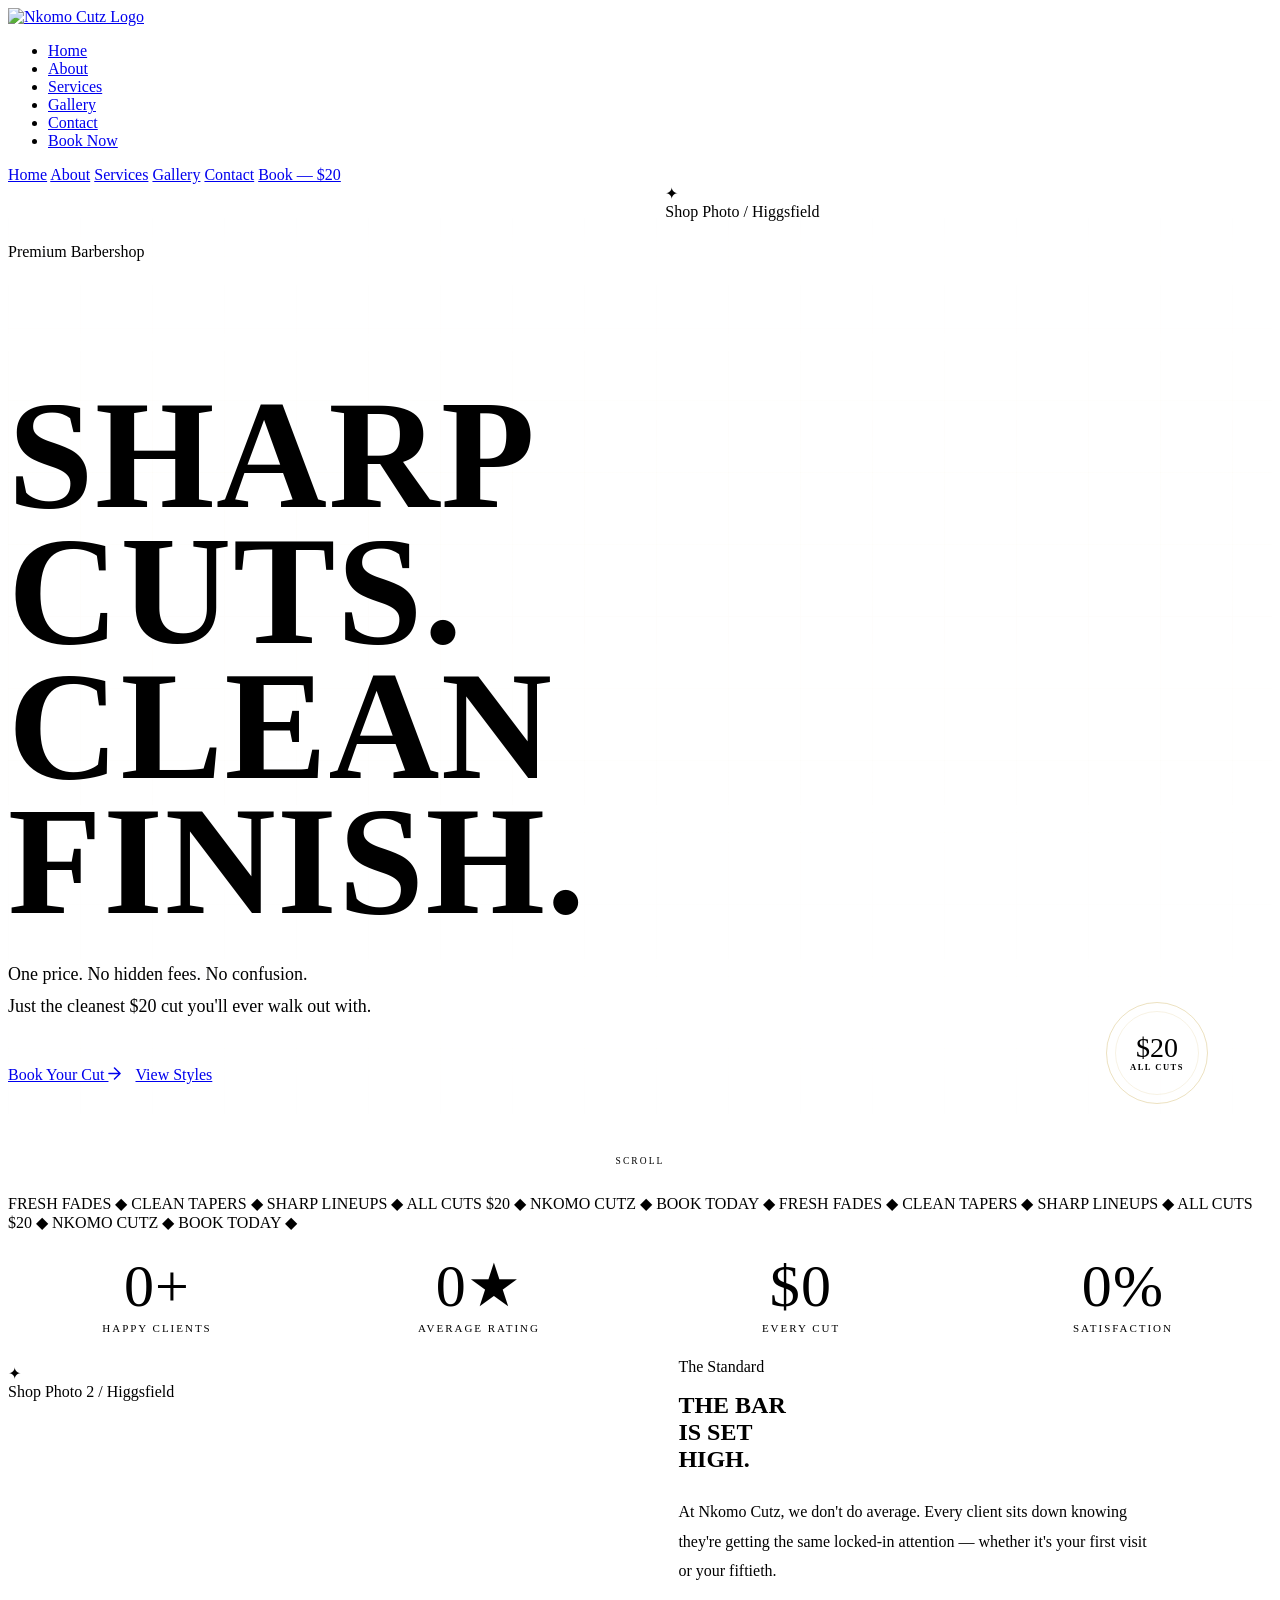
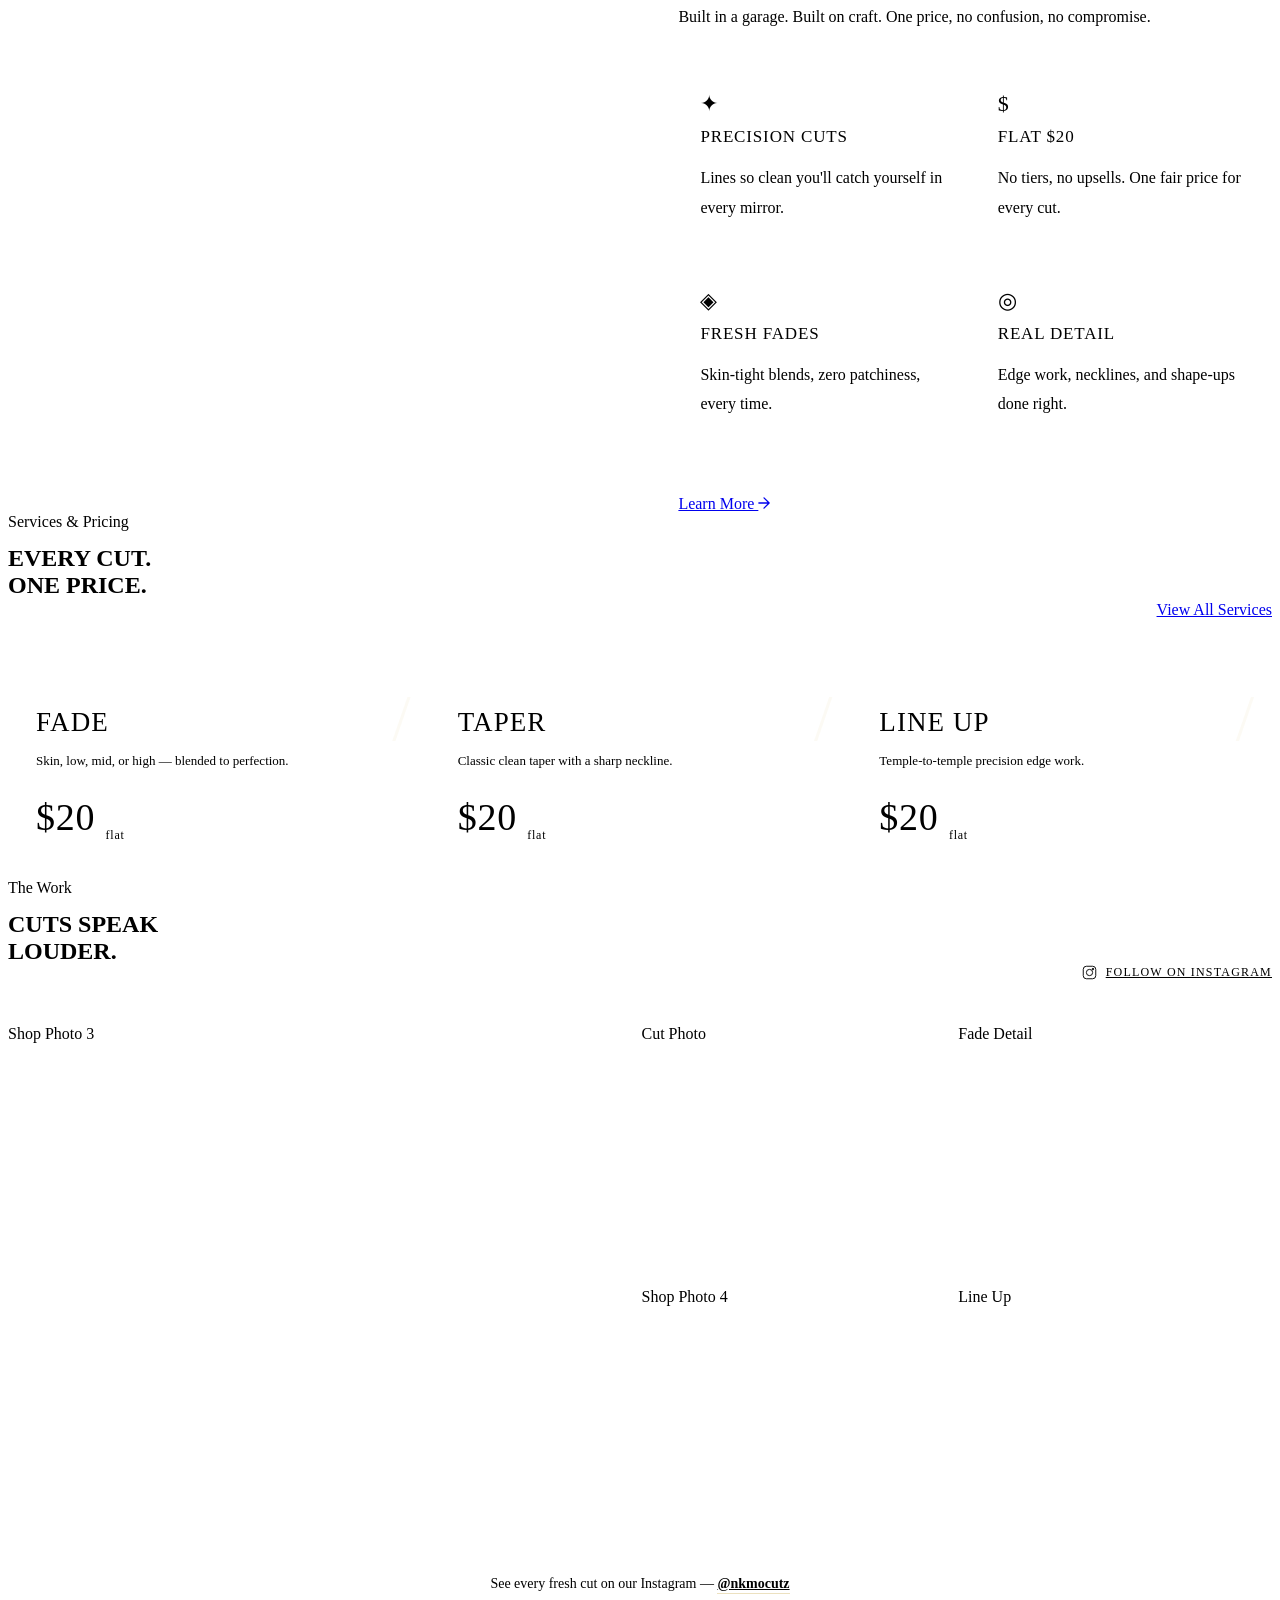
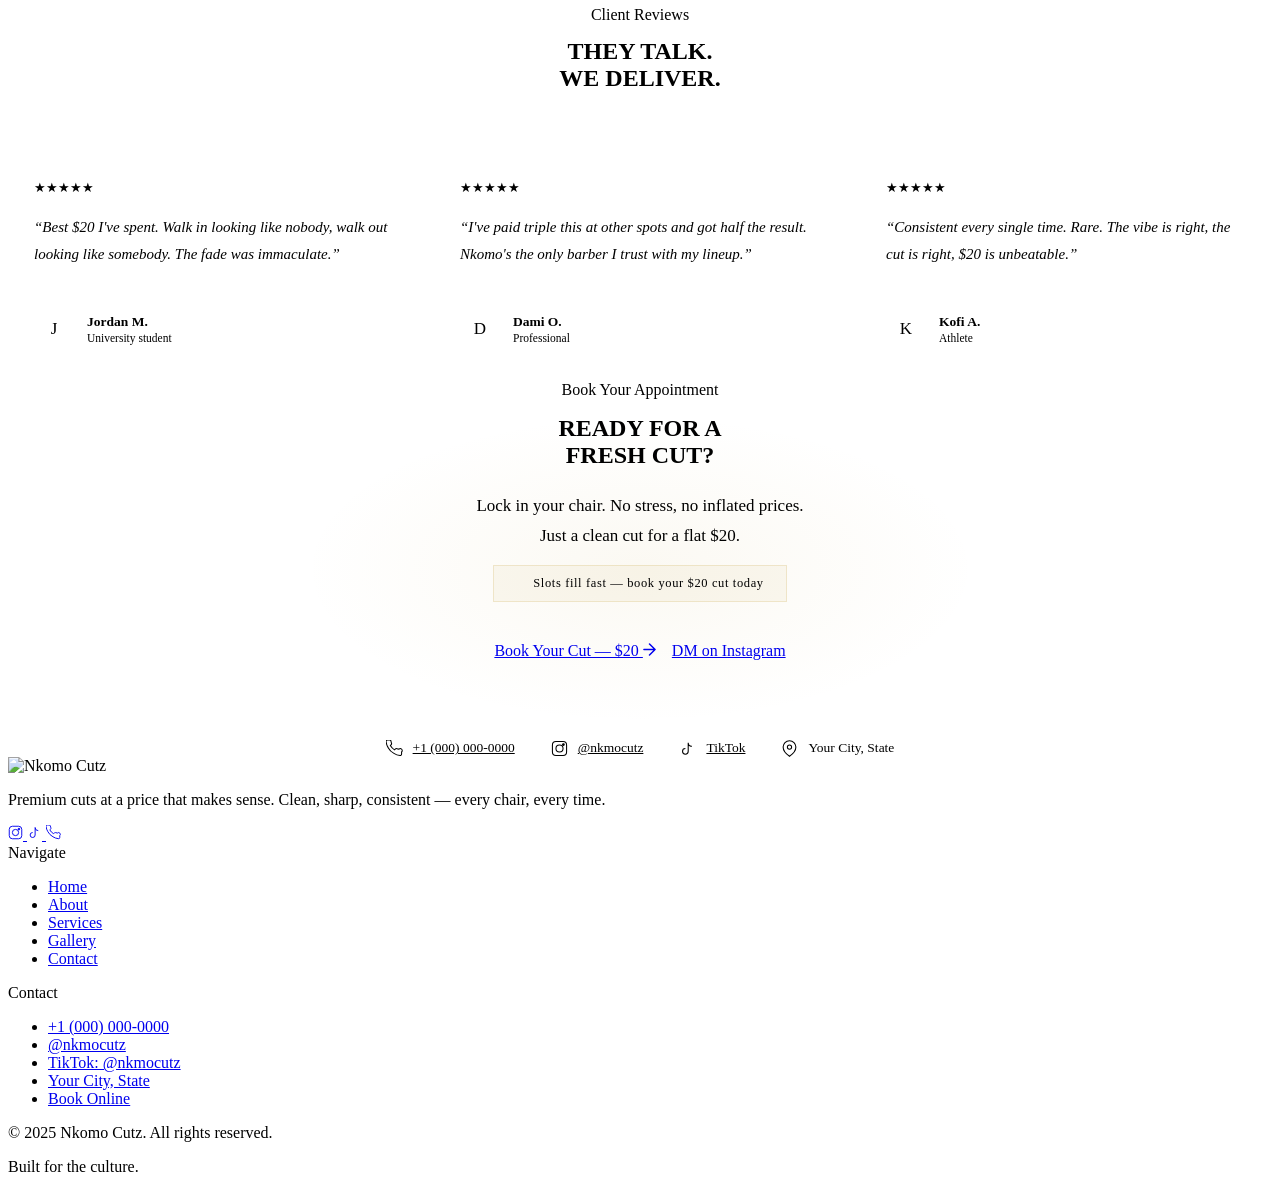
==== index.html @ a78ac8f8 "Add files via upload" ====
<!DOCTYPE html>
<html lang="en">
<head>
  <meta charset="UTF-8" />
  <meta name="viewport" content="width=device-width, initial-scale=1.0" />
  <title>Nkomo Cutz — Sharp Cuts. Clean Finish. Only $20.</title>
  <meta name="description" content="Premium barber cuts for only $20. Fresh fades, clean tapers, sharp lineups. Book your cut today." />
  <link rel="icon" href="assets/logo.svg" type="image/svg+xml" />
  <link rel="stylesheet" href="assets/style.css" />
  <style>

    /* ============================================================
       HOME — HERO
       ============================================================ */
    #hero {
      position: relative;
      min-height: 100svh;
      display: flex;
      align-items: flex-end;
      padding-bottom: clamp(60px, 9vw, 110px);
      overflow: hidden;
    }

    /* ── Hero background
       REPLACE: swap the gradient for a real image or Higgsfield video.
       Image:  background-image: url('assets/shop-hero.jpg');
       Video:  see <video> element below.
    */
    .hero-bg {
      position: absolute;
      inset: 0;
      background:
        linear-gradient(180deg, rgba(8,8,8,0.15) 0%, rgba(8,8,8,0.65) 55%, var(--black) 100%),
        linear-gradient(105deg, #1c1008 0%, #0d0b08 35%, #111 60%, #0c0f12 100%);
      background-size: cover;
      background-position: center;
    }

    /* Fine grid overlay — references the brick mortar grid feel */
    .hero-grid-overlay {
      position: absolute;
      inset: 0;
      background-image:
        linear-gradient(rgba(201,168,76,0.035) 1px, transparent 1px),
        linear-gradient(90deg, rgba(201,168,76,0.035) 1px, transparent 1px);
      background-size: 72px 72px;
      mask-image: linear-gradient(180deg, transparent 0%, rgba(0,0,0,0.5) 30%, transparent 100%);
      pointer-events: none;
    }

    /* Right panel: shop photo slot (hero right half) */
    .hero-photo-panel {
      position: absolute;
      right: 0; top: 0; bottom: 0;
      width: 48%;
      overflow: hidden;
    }
    .hero-photo-panel .photo-slot {
      width: 100%;
      height: 100%;
    }
    .hero-photo-panel .photo-slot::after {
      content: '';
      position: absolute;
      inset: 0;
      background: linear-gradient(90deg, var(--black) 0%, transparent 35%, transparent 80%, rgba(8,8,8,0.5) 100%);
    }
    /* 
      ✦ HIGGSFIELD PHOTO SLOT 1 — Hero right panel
      Replace .photo-placeholder with:
      <img src="assets/shop-1.jpg" alt="Nkomo Cutz barbershop interior" />
    */

    .hero-content {
      position: relative;
      z-index: 2;
      max-width: 660px;
    }

    .hero-eyebrow { margin-bottom: 28px; }

    .hero-headline {
      font-family: var(--font-display);
      font-size: clamp(70px, 12vw, 158px);
      line-height: 0.88;
      letter-spacing: 0.01em;
      margin-bottom: 30px;
    }

    .hero-sub {
      font-size: clamp(15px, 1.8vw, 18px);
      font-weight: 300;
      color: var(--white-dim);
      max-width: 440px;
      line-height: 1.75;
      margin-bottom: 44px;
    }

    .hero-actions {
      display: flex;
      gap: 14px;
      flex-wrap: wrap;
      align-items: center;
    }

    /* Spinning $20 badge */
    .hero-badge {
      position: absolute;
      right: clamp(20px, 5vw, 72px);
      bottom: clamp(40px, 7vw, 96px);
      z-index: 3;
    }
    .badge-ring {
      width: 100px;
      height: 100px;
      border-radius: 50%;
      border: 1px solid rgba(201,168,76,0.35);
      display: flex;
      align-items: center;
      justify-content: center;
      animation: spin 22s linear infinite;
      position: relative;
    }
    .badge-inner {
      position: absolute;
      inset: 8px;
      border-radius: 50%;
      border: 1px solid rgba(201,168,76,0.15);
      display: flex;
      flex-direction: column;
      align-items: center;
      justify-content: center;
      animation: spin 22s linear infinite reverse;
    }
    @keyframes spin { to { transform: rotate(360deg); } }
    .badge-price {
      font-family: var(--font-display);
      font-size: 28px;
      color: var(--gold);
      line-height: 1;
    }
    .badge-label {
      font-size: 8.5px;
      font-weight: 600;
      letter-spacing: 0.18em;
      text-transform: uppercase;
      color: var(--white-dim);
    }

    /* Scroll cue */
    .hero-scroll {
      position: absolute;
      bottom: 28px;
      left: 50%;
      transform: translateX(-50%);
      display: flex;
      flex-direction: column;
      align-items: center;
      gap: 8px;
      z-index: 3;
      color: var(--white-dim);
      font-size: 9.5px;
      letter-spacing: 0.22em;
      text-transform: uppercase;
    }
    .scroll-line {
      width: 1px;
      height: 46px;
      background: linear-gradient(180deg, var(--gold) 0%, transparent 100%);
      animation: pulse-line 2.2s ease-in-out infinite;
    }
    @keyframes pulse-line {
      0%, 100% { opacity: 1; transform: scaleY(1); }
      50%       { opacity: 0.35; transform: scaleY(0.5); }
    }

    @media (max-width: 820px) {
      .hero-photo-panel { display: none; }
      .hero-badge        { display: none; }
    }

    /* ============================================================
       HOME — STATS BAR
       ============================================================ */
    .stats-bar {
      background: var(--surface);
      border-top: 1px solid var(--border);
      border-bottom: 1px solid var(--border);
      padding: 40px var(--gutter);
    }
    .stats-inner {
      max-width: var(--container);
      margin: 0 auto;
      display: grid;
      grid-template-columns: repeat(4, 1fr);
      gap: 24px;
    }
    .stat-item {
      text-align: center;
      padding: 24px 16px;
      border-right: 1px solid var(--border);
    }
    .stat-item:last-child { border-right: none; }
    .stat-number {
      font-family: var(--font-display);
      font-size: clamp(40px, 5vw, 60px);
      color: var(--gold);
      line-height: 1;
      letter-spacing: 0.02em;
    }
    .stat-label {
      font-size: 11px;
      font-weight: 500;
      letter-spacing: 0.18em;
      text-transform: uppercase;
      color: var(--white-dim);
      margin-top: 6px;
    }

    @media (max-width: 640px) {
      .stats-inner { grid-template-columns: repeat(2, 1fr); }
      .stat-item:nth-child(2) { border-right: none; }
    }

    /* ============================================================
       HOME — ABOUT SPLIT
       ============================================================ */
    #about-split {
      padding: var(--section-pad) 0;
      background: var(--black);
    }
    .about-grid {
      display: grid;
      grid-template-columns: 1fr 1fr;
      gap: clamp(40px, 6vw, 100px);
      align-items: center;
    }

    /* 
      ✦ HIGGSFIELD PHOTO SLOT 2 — About section
      Replace .photo-placeholder with:
      <img src="assets/shop-2.jpg" alt="Nkomo Cutz barber desk with tools" />
    */
    .about-photo {
      aspect-ratio: 4/5;
      position: relative;
    }
    .about-photo .photo-slot {
      width: 100%;
      height: 100%;
      border: 1px solid var(--border-warm);
    }
    /* Decorative corner accent */
    .about-photo::before {
      content: '';
      position: absolute;
      top: -12px;
      left: -12px;
      width: 60px;
      height: 60px;
      border-top: 1px solid var(--gold);
      border-left: 1px solid var(--gold);
      z-index: 2;
      pointer-events: none;
    }
    .about-photo::after {
      content: '';
      position: absolute;
      bottom: -12px;
      right: -12px;
      width: 60px;
      height: 60px;
      border-bottom: 1px solid var(--gold);
      border-right: 1px solid var(--gold);
      z-index: 2;
      pointer-events: none;
    }

    .about-text .display { margin: 16px 0 24px; }
    .about-text p {
      font-size: 16px;
      font-weight: 300;
      color: var(--white-dim);
      line-height: 1.85;
      max-width: 480px;
      margin-bottom: 16px;
    }
    .about-pillars {
      display: grid;
      grid-template-columns: 1fr 1fr;
      gap: 1px;
      background: var(--border);
      border: 1px solid var(--border);
      margin: 36px 0;
    }
    .pillar {
      background: var(--surface);
      padding: 24px 22px;
      transition: background 0.2s;
      position: relative;
      overflow: hidden;
    }
    .pillar:hover { background: var(--surface-2); }
    .pillar::after {
      content: '';
      position: absolute;
      bottom: 0; left: 0; right: 0;
      height: 1.5px;
      background: linear-gradient(90deg, var(--gold), transparent);
      transform: scaleX(0);
      transform-origin: left;
      transition: transform 0.4s var(--ease-out);
    }
    .pillar:hover::after { transform: scaleX(1); }
    .pillar-icon { font-size: 22px; margin-bottom: 10px; display: block; }
    .pillar-name {
      font-family: var(--font-display);
      font-size: 17px;
      letter-spacing: 0.05em;
      margin-bottom: 5px;
    }
    .pillar-desc {
      font-size: 12.5px;
      color: var(--white-dim);
      line-height: 1.55;
    }

    @media (max-width: 820px) {
      .about-grid {
        grid-template-columns: 1fr;
      }
      .about-photo {
        aspect-ratio: 16/9;
        order: -1;
      }
    }

    /* ============================================================
       HOME — SERVICES PREVIEW
       ============================================================ */
    #services-preview {
      padding: var(--section-pad) 0;
      background: var(--surface);
    }
    .services-head {
      display: flex;
      align-items: flex-end;
      justify-content: space-between;
      gap: 24px;
      margin-bottom: 52px;
    }
    .services-head .display { margin-top: 14px; }
    .services-cards {
      display: grid;
      grid-template-columns: repeat(3, 1fr);
      gap: 1px;
      background: var(--border);
    }
    .svc-card {
      background: var(--surface-2);
      padding: 36px 28px;
      position: relative;
      overflow: hidden;
      transition: background 0.25s;
    }
    .svc-card:hover { background: #1a1a1a; }
    .svc-card::before {
      content: '';
      position: absolute;
      top: 0; left: 0; right: 0;
      height: 1px;
      background: linear-gradient(90deg, transparent, var(--gold), transparent);
      transform: scaleX(0);
      transition: transform 0.5s var(--ease-out);
    }
    .svc-card:hover::before { transform: scaleX(1); }
    .svc-slash {
      position: absolute;
      top: 14px; right: 18px;
      font-family: var(--font-display);
      font-size: 66px;
      color: rgba(201,168,76,0.06);
      line-height: 1;
      pointer-events: none;
      transition: color 0.3s;
    }
    .svc-card:hover .svc-slash { color: rgba(201,168,76,0.11); }
    .svc-name {
      font-family: var(--font-display);
      font-size: 27px;
      letter-spacing: 0.04em;
      margin-bottom: 9px;
    }
    .svc-desc {
      font-size: 13px;
      color: var(--white-dim);
      line-height: 1.6;
      margin-bottom: 24px;
    }
    .svc-price {
      font-family: var(--font-display);
      font-size: 38px;
      color: var(--gold);
      letter-spacing: 0.02em;
    }
    .svc-price sub {
      font-family: var(--font-body);
      font-size: 12px;
      font-weight: 500;
      color: var(--silver);
    }

    @media (max-width: 820px) {
      .services-cards { grid-template-columns: 1fr 1fr; }
      .services-head { flex-direction: column; align-items: flex-start; }
    }
    @media (max-width: 480px) {
      .services-cards { grid-template-columns: 1fr; }
    }

    /* ============================================================
       HOME — GALLERY PREVIEW
       ============================================================ */
    #gallery-preview {
      padding: var(--section-pad) 0;
      background: var(--black);
    }
    .gallery-head {
      display: flex;
      align-items: flex-end;
      justify-content: space-between;
      gap: 20px;
      margin-bottom: 40px;
    }
    .gallery-head .display { margin-top: 14px; }
    .gallery-link {
      display: flex;
      align-items: center;
      gap: 9px;
      font-size: 12px;
      font-weight: 500;
      letter-spacing: 0.1em;
      text-transform: uppercase;
      color: var(--white-dim);
      border-bottom: 1px solid var(--border);
      padding-bottom: 5px;
      transition: color 0.2s, border-color 0.2s;
      white-space: nowrap;
    }
    .gallery-link:hover { color: var(--gold); border-color: var(--gold); }

    .gallery-mosaic {
      display: grid;
      grid-template-columns: repeat(4, 1fr);
      grid-template-rows: 260px 260px;
      gap: 3px;
    }
    .gallery-mosaic .photo-slot:nth-child(1) {
      grid-column: span 2;
      grid-row: span 2;
    }
    .gallery-mosaic .photo-slot {
      cursor: pointer;
    }
    .gallery-mosaic .photo-slot .overlay {
      position: absolute;
      inset: 0;
      background: rgba(8,8,8,0.65);
      display: flex;
      flex-direction: column;
      align-items: center;
      justify-content: center;
      gap: 7px;
      opacity: 0;
      transition: opacity 0.3s;
    }
    .gallery-mosaic .photo-slot:hover .overlay { opacity: 1; }
    .overlay-mark {
      font-family: var(--font-display);
      font-size: 32px;
      color: var(--gold);
      letter-spacing: 0.06em;
    }
    .overlay-text {
      font-size: 10px;
      font-weight: 600;
      letter-spacing: 0.2em;
      text-transform: uppercase;
      color: var(--white-dim);
    }

    /* 
      ✦ HIGGSFIELD PHOTO SLOTS 3 & 4 — Gallery mosaic
      Slot 1 (large): <img src="assets/shop-3.jpg" alt="Barber station" />
      Slot 2–5: real cuts / shop detail photos
    */

    .gallery-cta-line {
      margin-top: 28px;
      text-align: center;
      font-size: 14px;
      color: var(--white-dim);
    }
    .gallery-cta-line a {
      color: var(--gold);
      font-weight: 600;
      border-bottom: 1px solid rgba(201,168,76,0.35);
      padding-bottom: 2px;
      transition: border-color 0.2s;
    }
    .gallery-cta-line a:hover { border-color: var(--gold); }

    @media (max-width: 640px) {
      .gallery-mosaic {
        grid-template-columns: 1fr 1fr;
        grid-template-rows: auto;
      }
      .gallery-mosaic .photo-slot:nth-child(1) {
        grid-column: span 2;
        aspect-ratio: 16/9;
      }
      .gallery-mosaic .photo-slot:not(:nth-child(1)) {
        aspect-ratio: 1;
      }
      .gallery-head { flex-direction: column; align-items: flex-start; }
    }

    /* ============================================================
       HOME — TESTIMONIALS STRIP
       ============================================================ */
    #testi {
      padding: var(--section-pad) 0;
      background: var(--surface);
    }
    .testi-head { text-align: center; margin-bottom: 56px; }
    .testi-head .display { margin-top: 14px; }
    .testi-grid {
      display: grid;
      grid-template-columns: repeat(3, 1fr);
      gap: 14px;
    }
    .testi-card {
      background: var(--surface-2);
      border: 1px solid var(--border);
      padding: 32px 26px;
      transition: border-color 0.3s, transform 0.3s var(--ease-out);
    }
    .testi-card:hover {
      border-color: rgba(201,168,76,0.3);
      transform: translateY(-5px);
    }
    .testi-stars {
      display: flex;
      gap: 3px;
      margin-bottom: 18px;
      color: var(--gold);
      font-size: 13px;
    }
    .testi-quote {
      font-size: 15px;
      font-weight: 300;
      line-height: 1.78;
      color: var(--white);
      margin-bottom: 24px;
      font-style: italic;
    }
    .testi-quote::before { content: '\201C'; color: var(--gold); }
    .testi-quote::after  { content: '\201D'; color: var(--gold); }
    .testi-author {
      display: flex;
      align-items: center;
      gap: 13px;
      padding-top: 18px;
      border-top: 1px solid var(--border);
    }
    .testi-avatar {
      width: 40px; height: 40px;
      border-radius: 50%;
      border: 1px solid var(--border);
      background: var(--surface);
      display: flex;
      align-items: center;
      justify-content: center;
      font-family: var(--font-display);
      font-size: 17px;
      color: var(--gold);
      flex-shrink: 0;
    }
    .testi-name { font-weight: 600; font-size: 13.5px; }
    .testi-role { font-size: 11.5px; color: var(--white-dim); margin-top: 2px; }

    @media (max-width: 820px) { .testi-grid { grid-template-columns: 1fr 1fr; } }
    @media (max-width: 520px)  { .testi-grid { grid-template-columns: 1fr; } }

    /* ============================================================
       HOME — CTA SECTION
       ============================================================ */
    #cta {
      padding: var(--section-pad) 0;
      background: var(--black);
      position: relative;
      overflow: hidden;
    }
    #cta::before {
      content: '';
      position: absolute;
      top: 50%; left: 50%;
      transform: translate(-50%,-50%);
      width: 700px;
      height: 320px;
      background: radial-gradient(ellipse, rgba(201,168,76,0.07) 0%, transparent 68%);
      pointer-events: none;
    }
    .cta-inner {
      position: relative;
      z-index: 2;
      text-align: center;
      max-width: 680px;
      margin: 0 auto;
    }
    .cta-inner .display { margin: 16px 0 22px; }
    .cta-sub {
      font-size: 17px;
      font-weight: 300;
      color: var(--white-dim);
      line-height: 1.75;
      margin-bottom: 14px;
    }
    .cta-urgency {
      display: inline-flex;
      align-items: center;
      gap: 10px;
      background: rgba(201,168,76,0.07);
      border: 1px solid rgba(201,168,76,0.22);
      padding: 10px 22px;
      border-radius: var(--radius);
      margin-bottom: 40px;
      font-size: 12.5px;
      font-weight: 500;
      letter-spacing: 0.05em;
      color: var(--gold-light);
    }
    .cta-urgency::before {
      content: '';
      width: 7px; height: 7px;
      border-radius: 50%;
      background: var(--gold);
      animation: blink 2s ease-in-out infinite;
    }
    @keyframes blink {
      0%, 100% { opacity: 1; }
      50%       { opacity: 0.3; }
    }
    .cta-btns {
      display: flex;
      align-items: center;
      justify-content: center;
      gap: 16px;
      flex-wrap: wrap;
      margin-bottom: 44px;
    }
    .cta-contacts {
      display: flex;
      align-items: center;
      justify-content: center;
      gap: 36px;
      flex-wrap: wrap;
      border-top: 1px solid var(--border);
      padding-top: 36px;
    }
    .contact-link {
      display: flex;
      align-items: center;
      gap: 10px;
      font-size: 13.5px;
      color: var(--white-dim);
      transition: color 0.2s;
    }
    .contact-link:hover { color: var(--white); }
    .contact-link svg { color: var(--gold); flex-shrink: 0; }

  </style>
</head>
<body>

  <!-- ╔═══════════════════════════════════════╗
       ║            NAVIGATION                 ║
       ╚═══════════════════════════════════════╝ -->
  <nav id="navbar">
    <a href="index.html" class="nav-logo">
      <img src="assets/logo.svg" alt="Nkomo Cutz Logo" />
    </a>
    <ul class="nav-links">
      <li><a href="index.html" class="active">Home</a></li>
      <li><a href="pages/about.html">About</a></li>
      <li><a href="pages/services.html">Services</a></li>
      <li><a href="pages/gallery.html">Gallery</a></li>
      <li><a href="pages/contact.html">Contact</a></li>
      <!-- REPLACE href with your actual booking URL -->
      <li><a href="https://your-booking-link.com" target="_blank" class="nav-book">Book Now</a></li>
    </ul>
    <div class="nav-toggle" id="navToggle" aria-label="Toggle menu">
      <span></span><span></span><span></span>
    </div>
  </nav>

  <!-- Mobile Menu -->
  <div class="mobile-menu" id="mobileMenu">
    <a href="index.html">Home</a>
    <a href="pages/about.html">About</a>
    <a href="pages/services.html">Services</a>
    <a href="pages/gallery.html">Gallery</a>
    <a href="pages/contact.html">Contact</a>
    <!-- REPLACE href with your actual booking URL -->
    <a href="https://your-booking-link.com" target="_blank" class="m-book">Book — $20</a>
  </div>

  <!-- ╔═══════════════════════════════════════╗
       ║               HERO                    ║
       ╚═══════════════════════════════════════╝ -->
  <section id="hero">
    <div class="hero-bg" id="heroBg"></div>
    <div class="hero-grid-overlay"></div>

    <!-- ✦ HERO SHOP PHOTO — RIGHT PANEL
         Replace the placeholder below with your Higgsfield image:
         <img src="assets/shop-1.jpg" alt="Nkomo Cutz interior" />
    -->
    <div class="hero-photo-panel">
      <div class="photo-slot">
        <div class="photo-placeholder">
          <div class="photo-placeholder-icon">✦</div>
          <span class="photo-placeholder-label">Shop Photo / Higgsfield</span>
        </div>
      </div>
    </div>

    <div class="container">
      <div class="hero-content">
        <div class="eyebrow hero-reveal reveal">Premium Barbershop</div>
        <h1 class="hero-headline hero-reveal reveal d1">
          SHARP<br/>CUTS.<br/><span class="gold">CLEAN</span><br/>FINISH.
        </h1>
        <p class="hero-sub hero-reveal reveal d2">
          One price. No hidden fees. No confusion.<br/>
          Just the cleanest $20 cut you'll ever walk out with.
        </p>
        <div class="hero-actions hero-reveal reveal d3">
          <!-- REPLACE href with your booking URL -->
          <a href="https://your-booking-link.com" target="_blank" class="btn btn-primary">
            Book Your Cut
            <svg width="13" height="13" viewBox="0 0 14 14" fill="none"><path d="M1 7h12M7 1l6 6-6 6" stroke="currentColor" stroke-width="1.6" stroke-linecap="round" stroke-linejoin="round"/></svg>
          </a>
          <a href="pages/gallery.html" class="btn btn-outline">View Styles</a>
        </div>
      </div>
    </div>

    <div class="hero-badge">
      <div class="badge-ring">
        <div class="badge-inner">
          <div class="badge-price">$20</div>
          <div class="badge-label">All Cuts</div>
        </div>
      </div>
    </div>

    <div class="hero-scroll">
      <div class="scroll-line"></div>
      <span>Scroll</span>
    </div>
  </section>

  <!-- TICKER -->
  <div class="ticker-wrap">
    <div class="ticker-track">
      <span class="ticker-item">FRESH FADES <span class="ticker-dot">◆</span></span>
      <span class="ticker-item">CLEAN TAPERS <span class="ticker-dot">◆</span></span>
      <span class="ticker-item">SHARP LINEUPS <span class="ticker-dot">◆</span></span>
      <span class="ticker-item">ALL CUTS $20 <span class="ticker-dot">◆</span></span>
      <span class="ticker-item">NKOMO CUTZ <span class="ticker-dot">◆</span></span>
      <span class="ticker-item">BOOK TODAY <span class="ticker-dot">◆</span></span>
      <span class="ticker-item">FRESH FADES <span class="ticker-dot">◆</span></span>
      <span class="ticker-item">CLEAN TAPERS <span class="ticker-dot">◆</span></span>
      <span class="ticker-item">SHARP LINEUPS <span class="ticker-dot">◆</span></span>
      <span class="ticker-item">ALL CUTS $20 <span class="ticker-dot">◆</span></span>
      <span class="ticker-item">NKOMO CUTZ <span class="ticker-dot">◆</span></span>
      <span class="ticker-item">BOOK TODAY <span class="ticker-dot">◆</span></span>
    </div>
  </div>

  <!-- ╔═══════════════════════════════════════╗
       ║             STATS BAR                 ║
       ╚═══════════════════════════════════════╝ -->
  <div class="stats-bar">
    <div class="stats-inner">
      <div class="stat-item reveal">
        <div class="stat-number"><span data-target="500" data-suffix="+">0+</span></div>
        <div class="stat-label">Happy Clients</div>
      </div>
      <div class="stat-item reveal d1">
        <div class="stat-number"><span data-target="5" data-suffix="★">0★</span></div>
        <div class="stat-label">Average Rating</div>
      </div>
      <div class="stat-item reveal d2">
        <div class="stat-number">$<span data-target="20">0</span></div>
        <div class="stat-label">Every Cut</div>
      </div>
      <div class="stat-item reveal d3">
        <div class="stat-number"><span data-target="100" data-suffix="%">0%</span></div>
        <div class="stat-label">Satisfaction</div>
      </div>
    </div>
  </div>

  <!-- ╔═══════════════════════════════════════╗
       ║            ABOUT SPLIT                ║
       ╚═══════════════════════════════════════╝ -->
  <section id="about-split">
    <div class="container">
      <div class="about-grid">

        <!-- ✦ HIGGSFIELD PHOTO SLOT 2
             Replace .photo-placeholder with:
             <img src="../assets/shop-2.jpg" alt="Barber desk with tools" />
        -->
        <div class="about-photo reveal from-left">
          <div class="photo-slot">
            <div class="photo-placeholder">
              <div class="photo-placeholder-icon">✦</div>
              <span class="photo-placeholder-label">Shop Photo 2 / Higgsfield</span>
            </div>
          </div>
        </div>

        <div class="about-text reveal from-right">
          <div class="eyebrow">The Standard</div>
          <h2 class="display">THE BAR<br/>IS SET<br/><span class="gold">HIGH.</span></h2>
          <p>At Nkomo Cutz, we don't do average. Every client sits down knowing they're getting the same locked-in attention — whether it's your first visit or your fiftieth.</p>
          <p>Built in a garage. Built on craft. One price, no confusion, no compromise.</p>
          <div class="about-pillars">
            <div class="pillar">
              <span class="pillar-icon">✦</span>
              <div class="pillar-name">PRECISION CUTS</div>
              <p class="pillar-desc">Lines so clean you'll catch yourself in every mirror.</p>
            </div>
            <div class="pillar">
              <span class="pillar-icon">$</span>
              <div class="pillar-name">FLAT $20</div>
              <p class="pillar-desc">No tiers, no upsells. One fair price for every cut.</p>
            </div>
            <div class="pillar">
              <span class="pillar-icon">◈</span>
              <div class="pillar-name">FRESH FADES</div>
              <p class="pillar-desc">Skin-tight blends, zero patchiness, every time.</p>
            </div>
            <div class="pillar">
              <span class="pillar-icon">◎</span>
              <div class="pillar-name">REAL DETAIL</div>
              <p class="pillar-desc">Edge work, necklines, and shape-ups done right.</p>
            </div>
          </div>
          <a href="pages/about.html" class="btn btn-ghost">
            Learn More
            <svg width="12" height="12" viewBox="0 0 14 14" fill="none"><path d="M1 7h12M7 1l6 6-6 6" stroke="currentColor" stroke-width="1.5" stroke-linecap="round" stroke-linejoin="round"/></svg>
          </a>
        </div>

      </div>
    </div>
  </section>

  <!-- ╔═══════════════════════════════════════╗
       ║          SERVICES PREVIEW             ║
       ╚═══════════════════════════════════════╝ -->
  <section id="services-preview">
    <div class="container">
      <div class="services-head reveal">
        <div>
          <div class="eyebrow">Services & Pricing</div>
          <h2 class="display">EVERY CUT.<br/><span class="gold">ONE PRICE.</span></h2>
        </div>
        <a href="pages/services.html" class="btn btn-ghost">View All Services</a>
      </div>
      <div class="services-cards">
        <div class="svc-card reveal d1">
          <div class="svc-slash">/</div>
          <div class="svc-name">FADE</div>
          <p class="svc-desc">Skin, low, mid, or high — blended to perfection.</p>
          <div class="svc-price">$20 <sub>flat</sub></div>
        </div>
        <div class="svc-card reveal d2">
          <div class="svc-slash">/</div>
          <div class="svc-name">TAPER</div>
          <p class="svc-desc">Classic clean taper with a sharp neckline.</p>
          <div class="svc-price">$20 <sub>flat</sub></div>
        </div>
        <div class="svc-card reveal d3">
          <div class="svc-slash">/</div>
          <div class="svc-name">LINE UP</div>
          <p class="svc-desc">Temple-to-temple precision edge work.</p>
          <div class="svc-price">$20 <sub>flat</sub></div>
        </div>
      </div>
    </div>
  </section>

  <!-- ╔═══════════════════════════════════════╗
       ║           GALLERY PREVIEW             ║
       ╚═══════════════════════════════════════╝ -->
  <section id="gallery-preview">
    <div class="container">
      <div class="gallery-head reveal">
        <div>
          <div class="eyebrow">The Work</div>
          <h2 class="display">CUTS <span class="gold">SPEAK</span><br/>LOUDER.</h2>
        </div>
        <!-- REPLACE href with your Instagram URL -->
        <a href="https://instagram.com/your-handle" target="_blank" class="gallery-link">
          <svg width="15" height="15" viewBox="0 0 24 24" fill="none" stroke="currentColor" stroke-width="1.5"><rect x="2" y="2" width="20" height="20" rx="5"/><circle cx="12" cy="12" r="5"/><circle cx="17.5" cy="6.5" r="1.2" fill="currentColor"/></svg>
          Follow on Instagram
        </a>
      </div>

      <!--
        ✦ HIGGSFIELD PHOTO SLOTS 3 & 4 in the gallery mosaic.
        Replace each .photo-placeholder with a real barber/shop image.
        Slot 1 (large double): shop-3.jpg — wide shop interior
        Slots 2-5: shop detail / cut photos
      -->
      <div class="gallery-mosaic">
        <div class="photo-slot">
          <div class="photo-placeholder"><span class="photo-placeholder-label">Shop Photo 3</span></div>
          <div class="overlay"><div class="overlay-mark">NK</div><div class="overlay-text">View Gallery</div></div>
        </div>
        <div class="photo-slot">
          <div class="photo-placeholder"><span class="photo-placeholder-label">Cut Photo</span></div>
          <div class="overlay"><div class="overlay-mark">NK</div><div class="overlay-text">View</div></div>
        </div>
        <div class="photo-slot">
          <div class="photo-placeholder"><span class="photo-placeholder-label">Fade Detail</span></div>
          <div class="overlay"><div class="overlay-mark">NK</div><div class="overlay-text">View</div></div>
        </div>
        <div class="photo-slot">
          <div class="photo-placeholder"><span class="photo-placeholder-label">Shop Photo 4</span></div>
          <div class="overlay"><div class="overlay-mark">NK</div><div class="overlay-text">View</div></div>
        </div>
        <div class="photo-slot">
          <div class="photo-placeholder"><span class="photo-placeholder-label">Line Up</span></div>
          <div class="overlay"><div class="overlay-mark">NK</div><div class="overlay-text">View</div></div>
        </div>
      </div>

      <p class="gallery-cta-line reveal">
        See every fresh cut on our Instagram — 
        <!-- REPLACE with your Instagram URL and handle -->
        <a href="https://instagram.com/your-handle" target="_blank">@nkmocutz</a>
      </p>
    </div>
  </section>

  <!-- ╔═══════════════════════════════════════╗
       ║           TESTIMONIALS                ║
       ╚═══════════════════════════════════════╝ -->
  <section id="testi">
    <div class="container">
      <div class="testi-head">
        <div class="eyebrow reveal" style="justify-content:center;">Client Reviews</div>
        <h2 class="display reveal d1">THEY <span class="gold">TALK.</span><br/>WE DELIVER.</h2>
      </div>
      <div class="testi-grid">
        <div class="testi-card reveal d1">
          <div class="testi-stars">★★★★★</div>
          <p class="testi-quote">Best $20 I've spent. Walk in looking like nobody, walk out looking like somebody. The fade was immaculate.</p>
          <div class="testi-author">
            <div class="testi-avatar">J</div>
            <div><div class="testi-name">Jordan M.</div><div class="testi-role">University student</div></div>
          </div>
        </div>
        <div class="testi-card reveal d2">
          <div class="testi-stars">★★★★★</div>
          <p class="testi-quote">I've paid triple this at other spots and got half the result. Nkomo's the only barber I trust with my lineup.</p>
          <div class="testi-author">
            <div class="testi-avatar">D</div>
            <div><div class="testi-name">Dami O.</div><div class="testi-role">Professional</div></div>
          </div>
        </div>
        <div class="testi-card reveal d3">
          <div class="testi-stars">★★★★★</div>
          <p class="testi-quote">Consistent every single time. Rare. The vibe is right, the cut is right, $20 is unbeatable.</p>
          <div class="testi-author">
            <div class="testi-avatar">K</div>
            <div><div class="testi-name">Kofi A.</div><div class="testi-role">Athlete</div></div>
          </div>
        </div>
      </div>
    </div>
  </section>

  <!-- ╔═══════════════════════════════════════╗
       ║              BOOKING CTA              ║
       ╚═══════════════════════════════════════╝ -->
  <section id="cta">
    <div class="container">
      <div class="cta-inner">
        <div class="eyebrow reveal" style="justify-content:center;">Book Your Appointment</div>
        <h2 class="display reveal d1">READY FOR A<br/><span class="gold">FRESH CUT?</span></h2>
        <p class="cta-sub reveal d2">Lock in your chair. No stress, no inflated prices.<br/>Just a clean cut for a flat $20.</p>
        <div class="cta-urgency reveal d3">Slots fill fast — book your $20 cut today</div>
        <div class="cta-btns reveal d4">
          <!-- REPLACE with your booking URL -->
          <a href="https://your-booking-link.com" target="_blank" class="btn btn-primary">
            Book Your Cut — $20
            <svg width="13" height="13" viewBox="0 0 14 14" fill="none"><path d="M1 7h12M7 1l6 6-6 6" stroke="currentColor" stroke-width="1.6" stroke-linecap="round" stroke-linejoin="round"/></svg>
          </a>
          <!-- REPLACE with your Instagram URL -->
          <a href="https://instagram.com/your-handle" target="_blank" class="btn btn-outline">DM on Instagram</a>
        </div>
        <div class="cta-contacts reveal d5">
          <!-- REPLACE with your phone number -->
          <a href="tel:+10000000000" class="contact-link">
            <svg width="17" height="17" viewBox="0 0 24 24" fill="none" stroke="currentColor" stroke-width="1.5"><path d="M22 16.92v3a2 2 0 01-2.18 2 19.79 19.79 0 01-8.63-3.07A19.5 19.5 0 013.07 10.8 19.79 19.79 0 01.1 2.18 2 2 0 012.07.02h3a2 2 0 012 1.72c.127.96.361 1.903.7 2.81a2 2 0 01-.45 2.11L6.09 7.91a16 16 0 006 6l1.27-1.27a2 2 0 012.11-.45c.907.339 1.85.573 2.81.7A2 2 0 0122 16.92z"/></svg>
            +1 (000) 000-0000
          </a>
          <!-- REPLACE with your Instagram URL -->
          <a href="https://instagram.com/your-handle" target="_blank" class="contact-link">
            <svg width="17" height="17" viewBox="0 0 24 24" fill="none" stroke="currentColor" stroke-width="1.5"><rect x="2" y="2" width="20" height="20" rx="5"/><circle cx="12" cy="12" r="5"/><circle cx="17.5" cy="6.5" r="1.2" fill="currentColor"/></svg>
            @nkmocutz
          </a>
          <!-- REPLACE with your TikTok URL -->
          <a href="https://tiktok.com/@your-handle" target="_blank" class="contact-link">
            <svg width="17" height="17" viewBox="0 0 24 24" fill="none" stroke="currentColor" stroke-width="1.5"><path d="M9 12a4 4 0 104 4V4a5 5 0 005 5"/></svg>
            TikTok
          </a>
          <!-- REPLACE with your location -->
          <span class="contact-link">
            <svg width="17" height="17" viewBox="0 0 24 24" fill="none" stroke="currentColor" stroke-width="1.5"><path d="M21 10c0 7-9 13-9 13s-9-6-9-13a9 9 0 0118 0z"/><circle cx="12" cy="10" r="3"/></svg>
            Your City, State
          </span>
        </div>
      </div>
    </div>
  </section>

  <!-- FOOTER -->
  <footer>
    <div class="footer-grid">
      <div>
        <img src="assets/logo.svg" alt="Nkomo Cutz" class="footer-logo" />
        <p class="footer-tagline">Premium cuts at a price that makes sense. Clean, sharp, consistent — every chair, every time.</p>
        <div class="footer-socials">
          <a href="https://instagram.com/your-handle" target="_blank" class="social-icon" aria-label="Instagram">
            <svg width="15" height="15" viewBox="0 0 24 24" fill="none" stroke="currentColor" stroke-width="1.5"><rect x="2" y="2" width="20" height="20" rx="5"/><circle cx="12" cy="12" r="5"/><circle cx="17.5" cy="6.5" r="1.3" fill="currentColor"/></svg>
          </a>
          <a href="https://tiktok.com/@your-handle" target="_blank" class="social-icon" aria-label="TikTok">
            <svg width="15" height="15" viewBox="0 0 24 24" fill="none" stroke="currentColor" stroke-width="1.5"><path d="M9 12a4 4 0 104 4V4a5 5 0 005 5"/></svg>
          </a>
          <a href="tel:+10000000000" class="social-icon" aria-label="Call">
            <svg width="15" height="15" viewBox="0 0 24 24" fill="none" stroke="currentColor" stroke-width="1.5"><path d="M22 16.92v3a2 2 0 01-2.18 2 19.79 19.79 0 01-8.63-3.07A19.5 19.5 0 013.07 10.8 19.79 19.79 0 01.1 2.18 2 2 0 012.07.02h3a2 2 0 012 1.72c.127.96.361 1.903.7 2.81a2 2 0 01-.45 2.11L6.09 7.91a16 16 0 006 6l1.27-1.27a2 2 0 012.11-.45c.907.339 1.85.573 2.81.7A2 2 0 0122 16.92z"/></svg>
          </a>
        </div>
      </div>
      <div>
        <div class="footer-col-label">Navigate</div>
        <ul class="footer-col-links">
          <li><a href="index.html">Home</a></li>
          <li><a href="pages/about.html">About</a></li>
          <li><a href="pages/services.html">Services</a></li>
          <li><a href="pages/gallery.html">Gallery</a></li>
          <li><a href="pages/contact.html">Contact</a></li>
        </ul>
      </div>
      <div>
        <div class="footer-col-label">Contact</div>
        <ul class="footer-col-links">
          <li><a href="tel:+10000000000">+1 (000) 000-0000</a></li>
          <li><a href="https://instagram.com/your-handle" target="_blank">@nkmocutz</a></li>
          <li><a href="https://tiktok.com/@your-handle" target="_blank">TikTok: @nkmocutz</a></li>
          <li><a href="#">Your City, State</a></li>
          <li><a href="https://your-booking-link.com" target="_blank">Book Online</a></li>
        </ul>
      </div>
    </div>
    <div class="footer-bottom">
      <p class="footer-copy">© 2025 Nkomo Cutz. All rights reserved.</p>
      <p class="footer-made">Built for the culture.</p>
    </div>
  </footer>

  <script src="assets/main.js"></script>
</body>
</html>
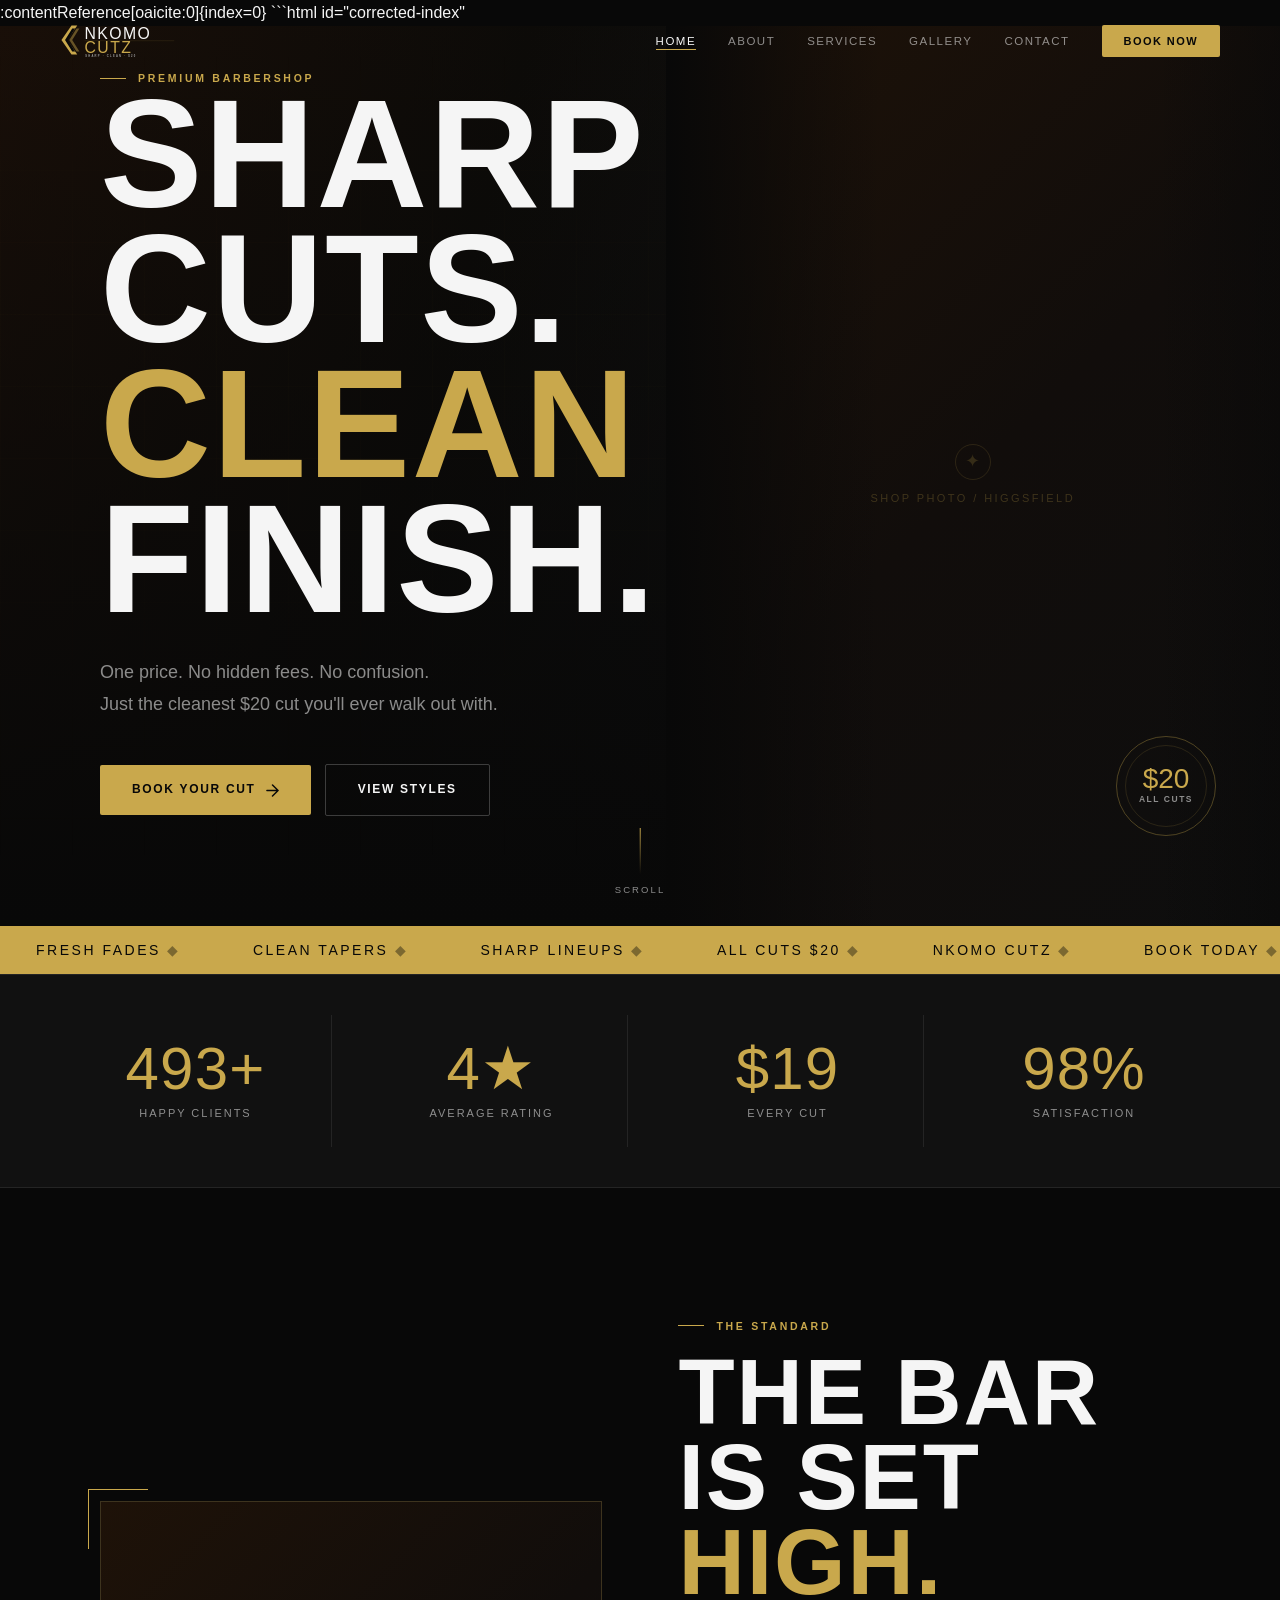
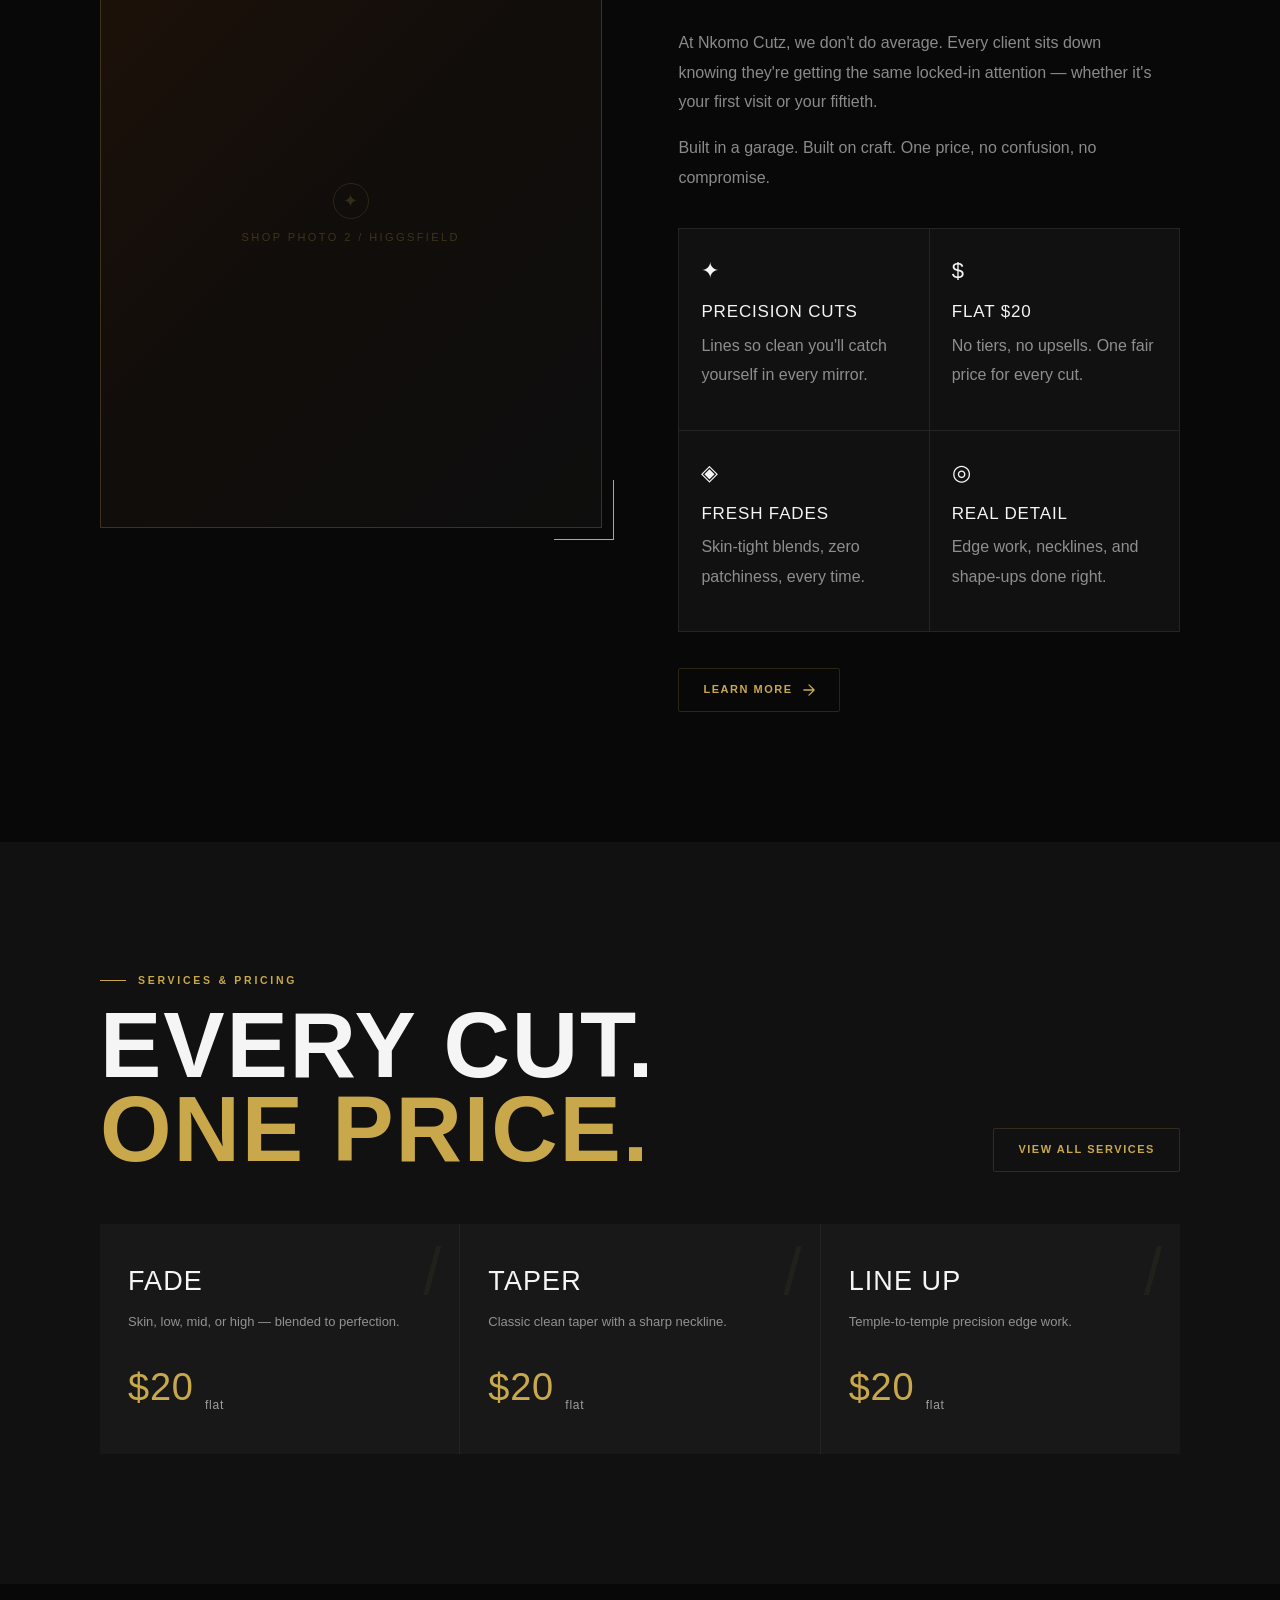
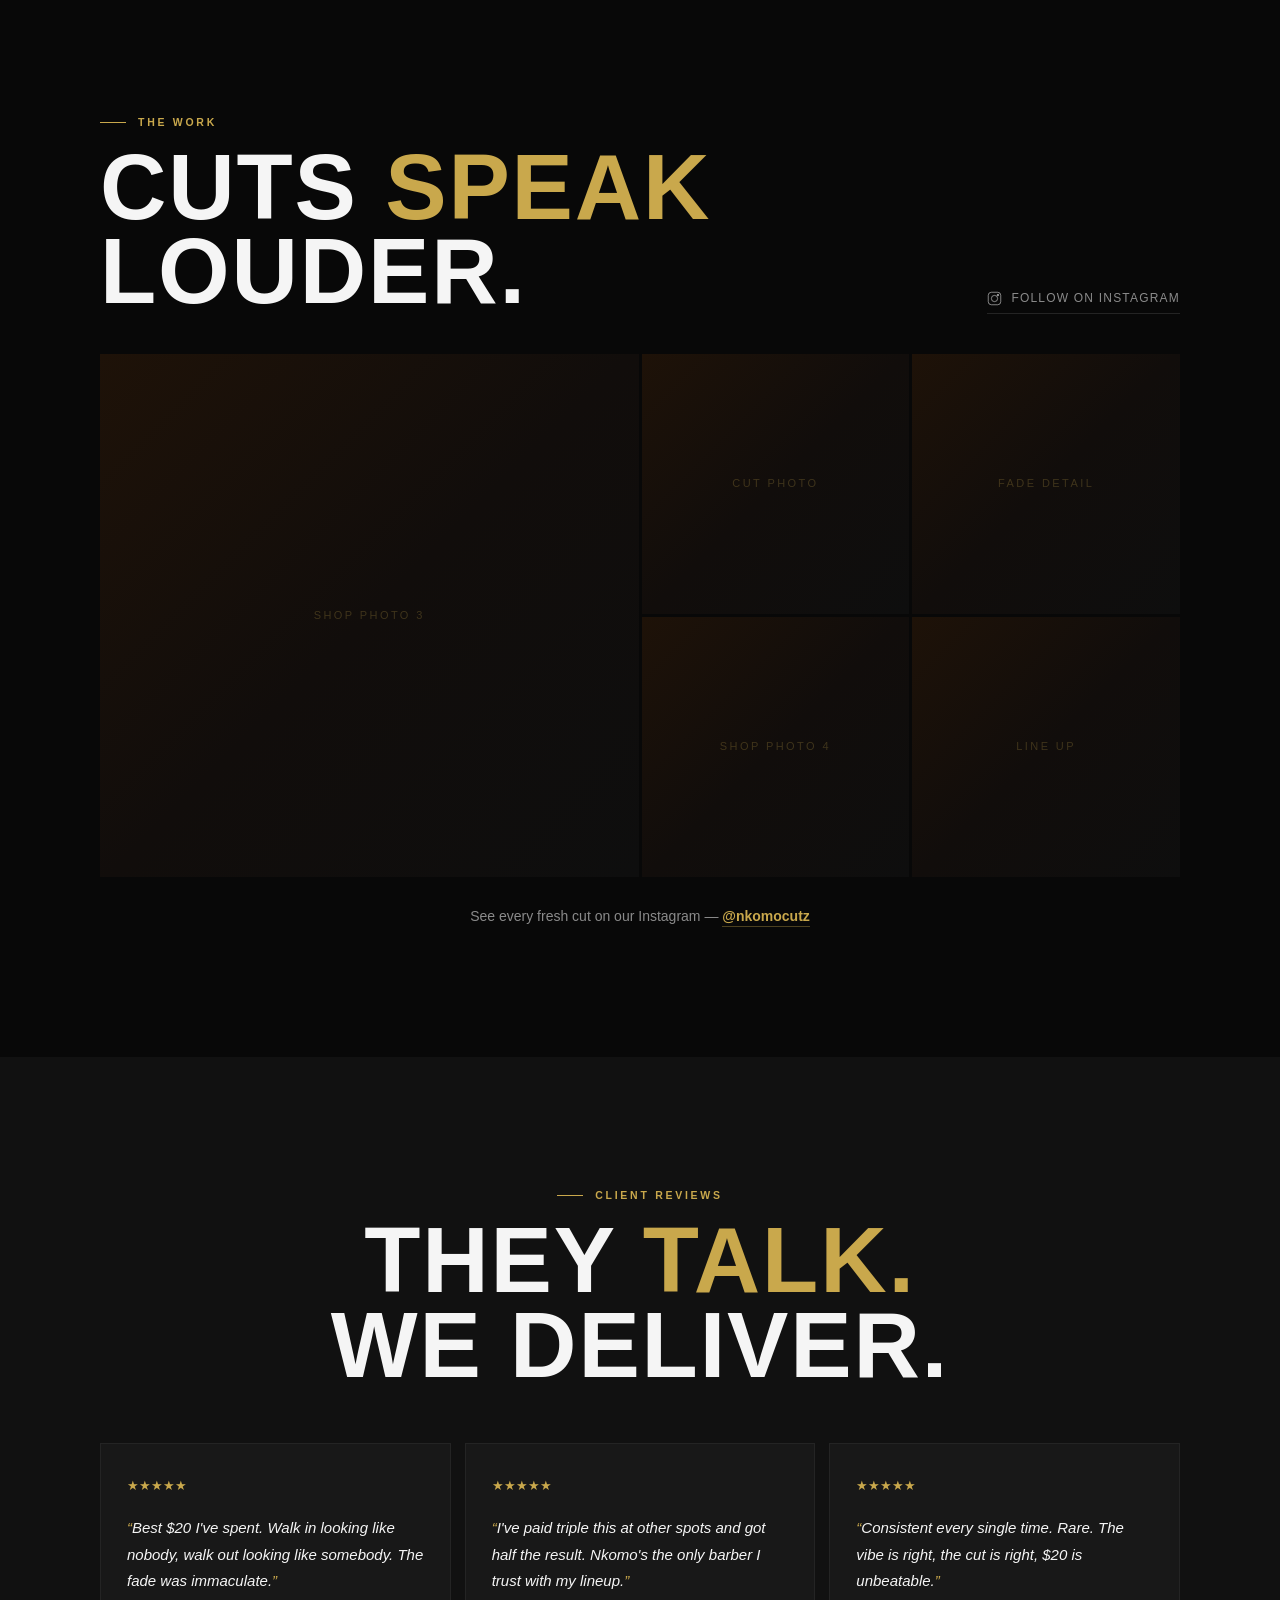
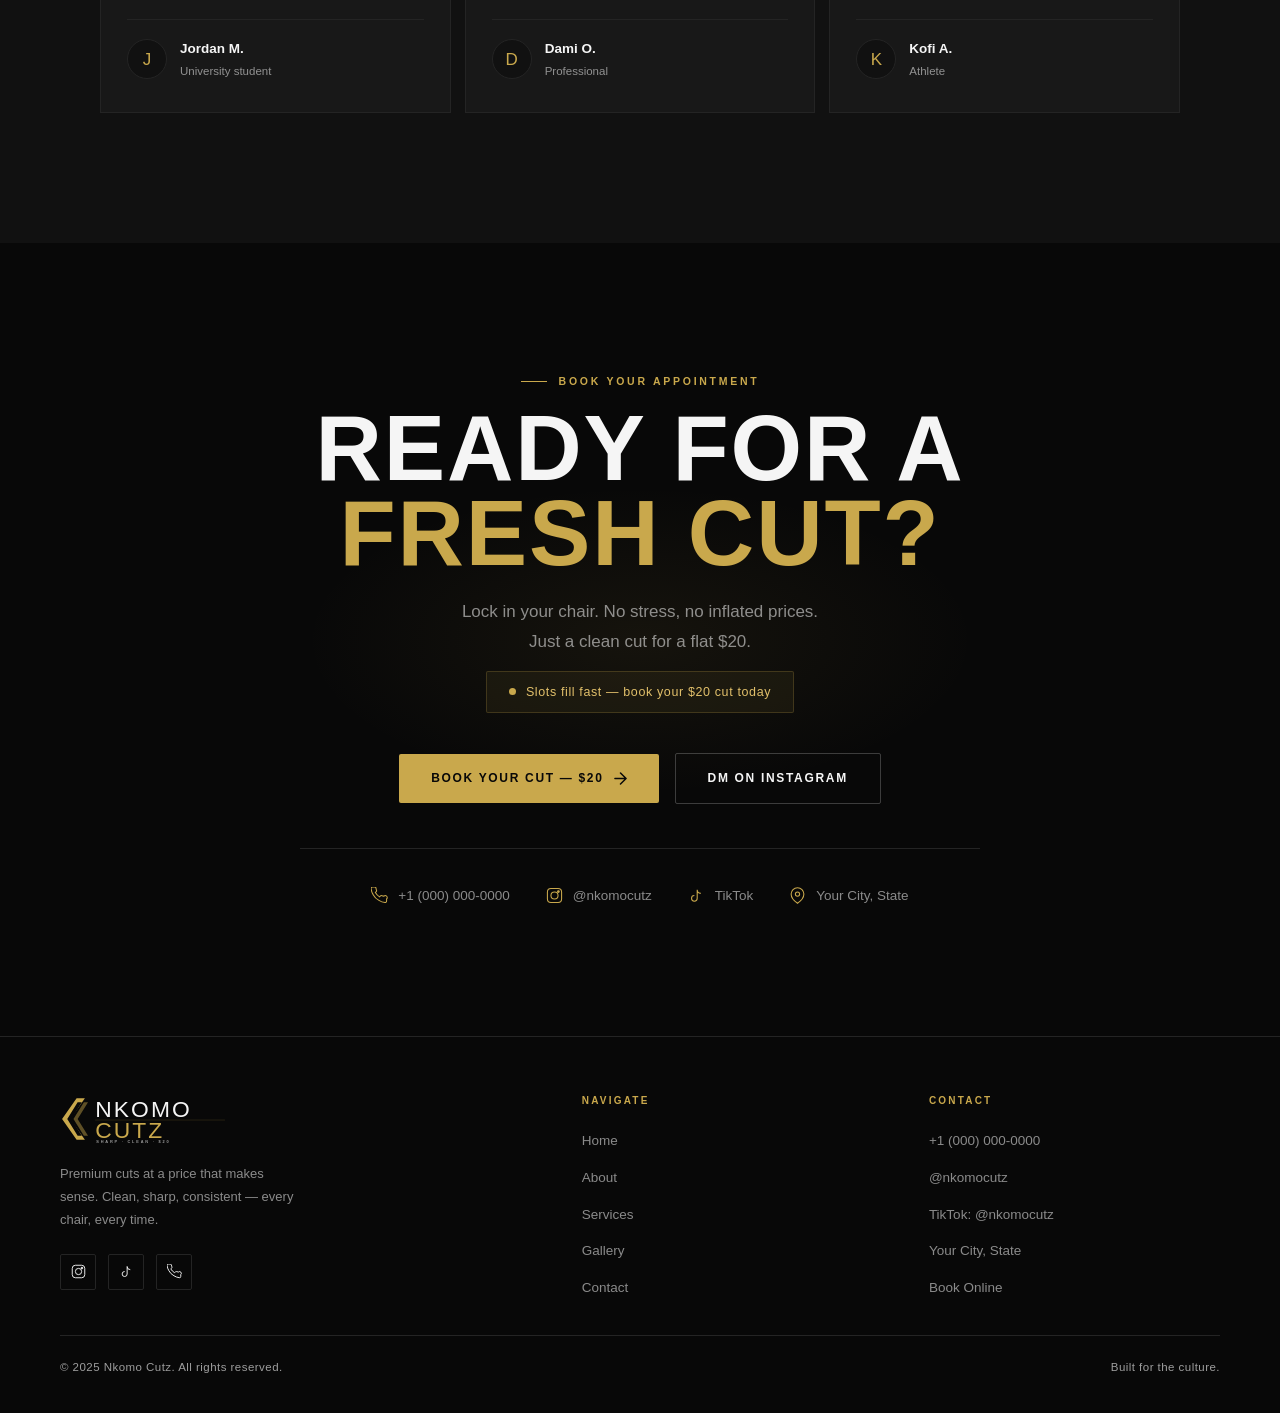
==== commit ee105433: "Update print statement from 'Hello' to 'Goodbye'" ====
--- a/index.html
+++ b/index.html
@@ -1,1092 +1 @@
-<!DOCTYPE html>
-<html lang="en">
-<head>
-  <meta charset="UTF-8" />
-  <meta name="viewport" content="width=device-width, initial-scale=1.0" />
-  <title>Nkomo Cutz — Sharp Cuts. Clean Finish. Only $20.</title>
-  <meta name="description" content="Premium barber cuts for only $20. Fresh fades, clean tapers, sharp lineups. Book your cut today." />
-  <link rel="icon" href="assets/logo.svg" type="image/svg+xml" />
-  <link rel="stylesheet" href="assets/style.css" />
-  <style>
-
-    /* ============================================================
-       HOME — HERO
-       ============================================================ */
-    #hero {
-      position: relative;
-      min-height: 100svh;
-      display: flex;
-      align-items: flex-end;
-      padding-bottom: clamp(60px, 9vw, 110px);
-      overflow: hidden;
-    }
-
-    /* ── Hero background
-       REPLACE: swap the gradient for a real image or Higgsfield video.
-       Image:  background-image: url('assets/shop-hero.jpg');
-       Video:  see <video> element below.
-    */
-    .hero-bg {
-      position: absolute;
-      inset: 0;
-      background:
-        linear-gradient(180deg, rgba(8,8,8,0.15) 0%, rgba(8,8,8,0.65) 55%, var(--black) 100%),
-        linear-gradient(105deg, #1c1008 0%, #0d0b08 35%, #111 60%, #0c0f12 100%);
-      background-size: cover;
-      background-position: center;
-    }
-
-    /* Fine grid overlay — references the brick mortar grid feel */
-    .hero-grid-overlay {
-      position: absolute;
-      inset: 0;
-      background-image:
-        linear-gradient(rgba(201,168,76,0.035) 1px, transparent 1px),
-        linear-gradient(90deg, rgba(201,168,76,0.035) 1px, transparent 1px);
-      background-size: 72px 72px;
-      mask-image: linear-gradient(180deg, transparent 0%, rgba(0,0,0,0.5) 30%, transparent 100%);
-      pointer-events: none;
-    }
-
-    /* Right panel: shop photo slot (hero right half) */
-    .hero-photo-panel {
-      position: absolute;
-      right: 0; top: 0; bottom: 0;
-      width: 48%;
-      overflow: hidden;
-    }
-    .hero-photo-panel .photo-slot {
-      width: 100%;
-      height: 100%;
-    }
-    .hero-photo-panel .photo-slot::after {
-      content: '';
-      position: absolute;
-      inset: 0;
-      background: linear-gradient(90deg, var(--black) 0%, transparent 35%, transparent 80%, rgba(8,8,8,0.5) 100%);
-    }
-    /* 
-      ✦ HIGGSFIELD PHOTO SLOT 1 — Hero right panel
-      Replace .photo-placeholder with:
-      <img src="assets/shop-1.jpg" alt="Nkomo Cutz barbershop interior" />
-    */
-
-    .hero-content {
-      position: relative;
-      z-index: 2;
-      max-width: 660px;
-    }
-
-    .hero-eyebrow { margin-bottom: 28px; }
-
-    .hero-headline {
-      font-family: var(--font-display);
-      font-size: clamp(70px, 12vw, 158px);
-      line-height: 0.88;
-      letter-spacing: 0.01em;
-      margin-bottom: 30px;
-    }
-
-    .hero-sub {
-      font-size: clamp(15px, 1.8vw, 18px);
-      font-weight: 300;
-      color: var(--white-dim);
-      max-width: 440px;
-      line-height: 1.75;
-      margin-bottom: 44px;
-    }
-
-    .hero-actions {
-      display: flex;
-      gap: 14px;
-      flex-wrap: wrap;
-      align-items: center;
-    }
-
-    /* Spinning $20 badge */
-    .hero-badge {
-      position: absolute;
-      right: clamp(20px, 5vw, 72px);
-      bottom: clamp(40px, 7vw, 96px);
-      z-index: 3;
-    }
-    .badge-ring {
-      width: 100px;
-      height: 100px;
-      border-radius: 50%;
-      border: 1px solid rgba(201,168,76,0.35);
-      display: flex;
-      align-items: center;
-      justify-content: center;
-      animation: spin 22s linear infinite;
-      position: relative;
-    }
-    .badge-inner {
-      position: absolute;
-      inset: 8px;
-      border-radius: 50%;
-      border: 1px solid rgba(201,168,76,0.15);
-      display: flex;
-      flex-direction: column;
-      align-items: center;
-      justify-content: center;
-      animation: spin 22s linear infinite reverse;
-    }
-    @keyframes spin { to { transform: rotate(360deg); } }
-    .badge-price {
-      font-family: var(--font-display);
-      font-size: 28px;
-      color: var(--gold);
-      line-height: 1;
-    }
-    .badge-label {
-      font-size: 8.5px;
-      font-weight: 600;
-      letter-spacing: 0.18em;
-      text-transform: uppercase;
-      color: var(--white-dim);
-    }
-
-    /* Scroll cue */
-    .hero-scroll {
-      position: absolute;
-      bottom: 28px;
-      left: 50%;
-      transform: translateX(-50%);
-      display: flex;
-      flex-direction: column;
-      align-items: center;
-      gap: 8px;
-      z-index: 3;
-      color: var(--white-dim);
-      font-size: 9.5px;
-      letter-spacing: 0.22em;
-      text-transform: uppercase;
-    }
-    .scroll-line {
-      width: 1px;
-      height: 46px;
-      background: linear-gradient(180deg, var(--gold) 0%, transparent 100%);
-      animation: pulse-line 2.2s ease-in-out infinite;
-    }
-    @keyframes pulse-line {
-      0%, 100% { opacity: 1; transform: scaleY(1); }
-      50%       { opacity: 0.35; transform: scaleY(0.5); }
-    }
-
-    @media (max-width: 820px) {
-      .hero-photo-panel { display: none; }
-      .hero-badge        { display: none; }
-    }
-
-    /* ============================================================
-       HOME — STATS BAR
-       ============================================================ */
-    .stats-bar {
-      background: var(--surface);
-      border-top: 1px solid var(--border);
-      border-bottom: 1px solid var(--border);
-      padding: 40px var(--gutter);
-    }
-    .stats-inner {
-      max-width: var(--container);
-      margin: 0 auto;
-      display: grid;
-      grid-template-columns: repeat(4, 1fr);
-      gap: 24px;
-    }
-    .stat-item {
-      text-align: center;
-      padding: 24px 16px;
-      border-right: 1px solid var(--border);
-    }
-    .stat-item:last-child { border-right: none; }
-    .stat-number {
-      font-family: var(--font-display);
-      font-size: clamp(40px, 5vw, 60px);
-      color: var(--gold);
-      line-height: 1;
-      letter-spacing: 0.02em;
-    }
-    .stat-label {
-      font-size: 11px;
-      font-weight: 500;
-      letter-spacing: 0.18em;
-      text-transform: uppercase;
-      color: var(--white-dim);
-      margin-top: 6px;
-    }
-
-    @media (max-width: 640px) {
-      .stats-inner { grid-template-columns: repeat(2, 1fr); }
-      .stat-item:nth-child(2) { border-right: none; }
-    }
-
-    /* ============================================================
-       HOME — ABOUT SPLIT
-       ============================================================ */
-    #about-split {
-      padding: var(--section-pad) 0;
-      background: var(--black);
-    }
-    .about-grid {
-      display: grid;
-      grid-template-columns: 1fr 1fr;
-      gap: clamp(40px, 6vw, 100px);
-      align-items: center;
-    }
-
-    /* 
-      ✦ HIGGSFIELD PHOTO SLOT 2 — About section
-      Replace .photo-placeholder with:
-      <img src="assets/shop-2.jpg" alt="Nkomo Cutz barber desk with tools" />
-    */
-    .about-photo {
-      aspect-ratio: 4/5;
-      position: relative;
-    }
-    .about-photo .photo-slot {
-      width: 100%;
-      height: 100%;
-      border: 1px solid var(--border-warm);
-    }
-    /* Decorative corner accent */
-    .about-photo::before {
-      content: '';
-      position: absolute;
-      top: -12px;
-      left: -12px;
-      width: 60px;
-      height: 60px;
-      border-top: 1px solid var(--gold);
-      border-left: 1px solid var(--gold);
-      z-index: 2;
-      pointer-events: none;
-    }
-    .about-photo::after {
-      content: '';
-      position: absolute;
-      bottom: -12px;
-      right: -12px;
-      width: 60px;
-      height: 60px;
-      border-bottom: 1px solid var(--gold);
-      border-right: 1px solid var(--gold);
-      z-index: 2;
-      pointer-events: none;
-    }
-
-    .about-text .display { margin: 16px 0 24px; }
-    .about-text p {
-      font-size: 16px;
-      font-weight: 300;
-      color: var(--white-dim);
-      line-height: 1.85;
-      max-width: 480px;
-      margin-bottom: 16px;
-    }
-    .about-pillars {
-      display: grid;
-      grid-template-columns: 1fr 1fr;
-      gap: 1px;
-      background: var(--border);
-      border: 1px solid var(--border);
-      margin: 36px 0;
-    }
-    .pillar {
-      background: var(--surface);
-      padding: 24px 22px;
-      transition: background 0.2s;
-      position: relative;
-      overflow: hidden;
-    }
-    .pillar:hover { background: var(--surface-2); }
-    .pillar::after {
-      content: '';
-      position: absolute;
-      bottom: 0; left: 0; right: 0;
-      height: 1.5px;
-      background: linear-gradient(90deg, var(--gold), transparent);
-      transform: scaleX(0);
-      transform-origin: left;
-      transition: transform 0.4s var(--ease-out);
-    }
-    .pillar:hover::after { transform: scaleX(1); }
-    .pillar-icon { font-size: 22px; margin-bottom: 10px; display: block; }
-    .pillar-name {
-      font-family: var(--font-display);
-      font-size: 17px;
-      letter-spacing: 0.05em;
-      margin-bottom: 5px;
-    }
-    .pillar-desc {
-      font-size: 12.5px;
-      color: var(--white-dim);
-      line-height: 1.55;
-    }
-
-    @media (max-width: 820px) {
-      .about-grid {
-        grid-template-columns: 1fr;
-      }
-      .about-photo {
-        aspect-ratio: 16/9;
-        order: -1;
-      }
-    }
-
-    /* ============================================================
-       HOME — SERVICES PREVIEW
-       ============================================================ */
-    #services-preview {
-      padding: var(--section-pad) 0;
-      background: var(--surface);
-    }
-    .services-head {
-      display: flex;
-      align-items: flex-end;
-      justify-content: space-between;
-      gap: 24px;
-      margin-bottom: 52px;
-    }
-    .services-head .display { margin-top: 14px; }
-    .services-cards {
-      display: grid;
-      grid-template-columns: repeat(3, 1fr);
-      gap: 1px;
-      background: var(--border);
-    }
-    .svc-card {
-      background: var(--surface-2);
-      padding: 36px 28px;
-      position: relative;
-      overflow: hidden;
-      transition: background 0.25s;
-    }
-    .svc-card:hover { background: #1a1a1a; }
-    .svc-card::before {
-      content: '';
-      position: absolute;
-      top: 0; left: 0; right: 0;
-      height: 1px;
-      background: linear-gradient(90deg, transparent, var(--gold), transparent);
-      transform: scaleX(0);
-      transition: transform 0.5s var(--ease-out);
-    }
-    .svc-card:hover::before { transform: scaleX(1); }
-    .svc-slash {
-      position: absolute;
-      top: 14px; right: 18px;
-      font-family: var(--font-display);
-      font-size: 66px;
-      color: rgba(201,168,76,0.06);
-      line-height: 1;
-      pointer-events: none;
-      transition: color 0.3s;
-    }
-    .svc-card:hover .svc-slash { color: rgba(201,168,76,0.11); }
-    .svc-name {
-      font-family: var(--font-display);
-      font-size: 27px;
-      letter-spacing: 0.04em;
-      margin-bottom: 9px;
-    }
-    .svc-desc {
-      font-size: 13px;
-      color: var(--white-dim);
-      line-height: 1.6;
-      margin-bottom: 24px;
-    }
-    .svc-price {
-      font-family: var(--font-display);
-      font-size: 38px;
-      color: var(--gold);
-      letter-spacing: 0.02em;
-    }
-    .svc-price sub {
-      font-family: var(--font-body);
-      font-size: 12px;
-      font-weight: 500;
-      color: var(--silver);
-    }
-
-    @media (max-width: 820px) {
-      .services-cards { grid-template-columns: 1fr 1fr; }
-      .services-head { flex-direction: column; align-items: flex-start; }
-    }
-    @media (max-width: 480px) {
-      .services-cards { grid-template-columns: 1fr; }
-    }
-
-    /* ============================================================
-       HOME — GALLERY PREVIEW
-       ============================================================ */
-    #gallery-preview {
-      padding: var(--section-pad) 0;
-      background: var(--black);
-    }
-    .gallery-head {
-      display: flex;
-      align-items: flex-end;
-      justify-content: space-between;
-      gap: 20px;
-      margin-bottom: 40px;
-    }
-    .gallery-head .display { margin-top: 14px; }
-    .gallery-link {
-      display: flex;
-      align-items: center;
-      gap: 9px;
-      font-size: 12px;
-      font-weight: 500;
-      letter-spacing: 0.1em;
-      text-transform: uppercase;
-      color: var(--white-dim);
-      border-bottom: 1px solid var(--border);
-      padding-bottom: 5px;
-      transition: color 0.2s, border-color 0.2s;
-      white-space: nowrap;
-    }
-    .gallery-link:hover { color: var(--gold); border-color: var(--gold); }
-
-    .gallery-mosaic {
-      display: grid;
-      grid-template-columns: repeat(4, 1fr);
-      grid-template-rows: 260px 260px;
-      gap: 3px;
-    }
-    .gallery-mosaic .photo-slot:nth-child(1) {
-      grid-column: span 2;
-      grid-row: span 2;
-    }
-    .gallery-mosaic .photo-slot {
-      cursor: pointer;
-    }
-    .gallery-mosaic .photo-slot .overlay {
-      position: absolute;
-      inset: 0;
-      background: rgba(8,8,8,0.65);
-      display: flex;
-      flex-direction: column;
-      align-items: center;
-      justify-content: center;
-      gap: 7px;
-      opacity: 0;
-      transition: opacity 0.3s;
-    }
-    .gallery-mosaic .photo-slot:hover .overlay { opacity: 1; }
-    .overlay-mark {
-      font-family: var(--font-display);
-      font-size: 32px;
-      color: var(--gold);
-      letter-spacing: 0.06em;
-    }
-    .overlay-text {
-      font-size: 10px;
-      font-weight: 600;
-      letter-spacing: 0.2em;
-      text-transform: uppercase;
-      color: var(--white-dim);
-    }
-
-    /* 
-      ✦ HIGGSFIELD PHOTO SLOTS 3 & 4 — Gallery mosaic
-      Slot 1 (large): <img src="assets/shop-3.jpg" alt="Barber station" />
-      Slot 2–5: real cuts / shop detail photos
-    */
-
-    .gallery-cta-line {
-      margin-top: 28px;
-      text-align: center;
-      font-size: 14px;
-      color: var(--white-dim);
-    }
-    .gallery-cta-line a {
-      color: var(--gold);
-      font-weight: 600;
-      border-bottom: 1px solid rgba(201,168,76,0.35);
-      padding-bottom: 2px;
-      transition: border-color 0.2s;
-    }
-    .gallery-cta-line a:hover { border-color: var(--gold); }
-
-    @media (max-width: 640px) {
-      .gallery-mosaic {
-        grid-template-columns: 1fr 1fr;
-        grid-template-rows: auto;
-      }
-      .gallery-mosaic .photo-slot:nth-child(1) {
-        grid-column: span 2;
-        aspect-ratio: 16/9;
-      }
-      .gallery-mosaic .photo-slot:not(:nth-child(1)) {
-        aspect-ratio: 1;
-      }
-      .gallery-head { flex-direction: column; align-items: flex-start; }
-    }
-
-    /* ============================================================
-       HOME — TESTIMONIALS STRIP
-       ============================================================ */
-    #testi {
-      padding: var(--section-pad) 0;
-      background: var(--surface);
-    }
-    .testi-head { text-align: center; margin-bottom: 56px; }
-    .testi-head .display { margin-top: 14px; }
-    .testi-grid {
-      display: grid;
-      grid-template-columns: repeat(3, 1fr);
-      gap: 14px;
-    }
-    .testi-card {
-      background: var(--surface-2);
-      border: 1px solid var(--border);
-      padding: 32px 26px;
-      transition: border-color 0.3s, transform 0.3s var(--ease-out);
-    }
-    .testi-card:hover {
-      border-color: rgba(201,168,76,0.3);
-      transform: translateY(-5px);
-    }
-    .testi-stars {
-      display: flex;
-      gap: 3px;
-      margin-bottom: 18px;
-      color: var(--gold);
-      font-size: 13px;
-    }
-    .testi-quote {
-      font-size: 15px;
-      font-weight: 300;
-      line-height: 1.78;
-      color: var(--white);
-      margin-bottom: 24px;
-      font-style: italic;
-    }
-    .testi-quote::before { content: '\201C'; color: var(--gold); }
-    .testi-quote::after  { content: '\201D'; color: var(--gold); }
-    .testi-author {
-      display: flex;
-      align-items: center;
-      gap: 13px;
-      padding-top: 18px;
-      border-top: 1px solid var(--border);
-    }
-    .testi-avatar {
-      width: 40px; height: 40px;
-      border-radius: 50%;
-      border: 1px solid var(--border);
-      background: var(--surface);
-      display: flex;
-      align-items: center;
-      justify-content: center;
-      font-family: var(--font-display);
-      font-size: 17px;
-      color: var(--gold);
-      flex-shrink: 0;
-    }
-    .testi-name { font-weight: 600; font-size: 13.5px; }
-    .testi-role { font-size: 11.5px; color: var(--white-dim); margin-top: 2px; }
-
-    @media (max-width: 820px) { .testi-grid { grid-template-columns: 1fr 1fr; } }
-    @media (max-width: 520px)  { .testi-grid { grid-template-columns: 1fr; } }
-
-    /* ============================================================
-       HOME — CTA SECTION
-       ============================================================ */
-    #cta {
-      padding: var(--section-pad) 0;
-      background: var(--black);
-      position: relative;
-      overflow: hidden;
-    }
-    #cta::before {
-      content: '';
-      position: absolute;
-      top: 50%; left: 50%;
-      transform: translate(-50%,-50%);
-      width: 700px;
-      height: 320px;
-      background: radial-gradient(ellipse, rgba(201,168,76,0.07) 0%, transparent 68%);
-      pointer-events: none;
-    }
-    .cta-inner {
-      position: relative;
-      z-index: 2;
-      text-align: center;
-      max-width: 680px;
-      margin: 0 auto;
-    }
-    .cta-inner .display { margin: 16px 0 22px; }
-    .cta-sub {
-      font-size: 17px;
-      font-weight: 300;
-      color: var(--white-dim);
-      line-height: 1.75;
-      margin-bottom: 14px;
-    }
-    .cta-urgency {
-      display: inline-flex;
-      align-items: center;
-      gap: 10px;
-      background: rgba(201,168,76,0.07);
-      border: 1px solid rgba(201,168,76,0.22);
-      padding: 10px 22px;
-      border-radius: var(--radius);
-      margin-bottom: 40px;
-      font-size: 12.5px;
-      font-weight: 500;
-      letter-spacing: 0.05em;
-      color: var(--gold-light);
-    }
-    .cta-urgency::before {
-      content: '';
-      width: 7px; height: 7px;
-      border-radius: 50%;
-      background: var(--gold);
-      animation: blink 2s ease-in-out infinite;
-    }
-    @keyframes blink {
-      0%, 100% { opacity: 1; }
-      50%       { opacity: 0.3; }
-    }
-    .cta-btns {
-      display: flex;
-      align-items: center;
-      justify-content: center;
-      gap: 16px;
-      flex-wrap: wrap;
-      margin-bottom: 44px;
-    }
-    .cta-contacts {
-      display: flex;
-      align-items: center;
-      justify-content: center;
-      gap: 36px;
-      flex-wrap: wrap;
-      border-top: 1px solid var(--border);
-      padding-top: 36px;
-    }
-    .contact-link {
-      display: flex;
-      align-items: center;
-      gap: 10px;
-      font-size: 13.5px;
-      color: var(--white-dim);
-      transition: color 0.2s;
-    }
-    .contact-link:hover { color: var(--white); }
-    .contact-link svg { color: var(--gold); flex-shrink: 0; }
-
-  </style>
-</head>
-<body>
-
-  <!-- ╔═══════════════════════════════════════╗
-       ║            NAVIGATION                 ║
-       ╚═══════════════════════════════════════╝ -->
-  <nav id="navbar">
-    <a href="index.html" class="nav-logo">
-      <img src="assets/logo.svg" alt="Nkomo Cutz Logo" />
-    </a>
-    <ul class="nav-links">
-      <li><a href="index.html" class="active">Home</a></li>
-      <li><a href="pages/about.html">About</a></li>
-      <li><a href="pages/services.html">Services</a></li>
-      <li><a href="pages/gallery.html">Gallery</a></li>
-      <li><a href="pages/contact.html">Contact</a></li>
-      <!-- REPLACE href with your actual booking URL -->
-      <li><a href="https://your-booking-link.com" target="_blank" class="nav-book">Book Now</a></li>
-    </ul>
-    <div class="nav-toggle" id="navToggle" aria-label="Toggle menu">
-      <span></span><span></span><span></span>
-    </div>
-  </nav>
-
-  <!-- Mobile Menu -->
-  <div class="mobile-menu" id="mobileMenu">
-    <a href="index.html">Home</a>
-    <a href="pages/about.html">About</a>
-    <a href="pages/services.html">Services</a>
-    <a href="pages/gallery.html">Gallery</a>
-    <a href="pages/contact.html">Contact</a>
-    <!-- REPLACE href with your actual booking URL -->
-    <a href="https://your-booking-link.com" target="_blank" class="m-book">Book — $20</a>
-  </div>
-
-  <!-- ╔═══════════════════════════════════════╗
-       ║               HERO                    ║
-       ╚═══════════════════════════════════════╝ -->
-  <section id="hero">
-    <div class="hero-bg" id="heroBg"></div>
-    <div class="hero-grid-overlay"></div>
-
-    <!-- ✦ HERO SHOP PHOTO — RIGHT PANEL
-         Replace the placeholder below with your Higgsfield image:
-         <img src="assets/shop-1.jpg" alt="Nkomo Cutz interior" />
-    -->
-    <div class="hero-photo-panel">
-      <div class="photo-slot">
-        <div class="photo-placeholder">
-          <div class="photo-placeholder-icon">✦</div>
-          <span class="photo-placeholder-label">Shop Photo / Higgsfield</span>
-        </div>
-      </div>
-    </div>
-
-    <div class="container">
-      <div class="hero-content">
-        <div class="eyebrow hero-reveal reveal">Premium Barbershop</div>
-        <h1 class="hero-headline hero-reveal reveal d1">
-          SHARP<br/>CUTS.<br/><span class="gold">CLEAN</span><br/>FINISH.
-        </h1>
-        <p class="hero-sub hero-reveal reveal d2">
-          One price. No hidden fees. No confusion.<br/>
-          Just the cleanest $20 cut you'll ever walk out with.
-        </p>
-        <div class="hero-actions hero-reveal reveal d3">
-          <!-- REPLACE href with your booking URL -->
-          <a href="https://your-booking-link.com" target="_blank" class="btn btn-primary">
-            Book Your Cut
-            <svg width="13" height="13" viewBox="0 0 14 14" fill="none"><path d="M1 7h12M7 1l6 6-6 6" stroke="currentColor" stroke-width="1.6" stroke-linecap="round" stroke-linejoin="round"/></svg>
-          </a>
-          <a href="pages/gallery.html" class="btn btn-outline">View Styles</a>
-        </div>
-      </div>
-    </div>
-
-    <div class="hero-badge">
-      <div class="badge-ring">
-        <div class="badge-inner">
-          <div class="badge-price">$20</div>
-          <div class="badge-label">All Cuts</div>
-        </div>
-      </div>
-    </div>
-
-    <div class="hero-scroll">
-      <div class="scroll-line"></div>
-      <span>Scroll</span>
-    </div>
-  </section>
-
-  <!-- TICKER -->
-  <div class="ticker-wrap">
-    <div class="ticker-track">
-      <span class="ticker-item">FRESH FADES <span class="ticker-dot">◆</span></span>
-      <span class="ticker-item">CLEAN TAPERS <span class="ticker-dot">◆</span></span>
-      <span class="ticker-item">SHARP LINEUPS <span class="ticker-dot">◆</span></span>
-      <span class="ticker-item">ALL CUTS $20 <span class="ticker-dot">◆</span></span>
-      <span class="ticker-item">NKOMO CUTZ <span class="ticker-dot">◆</span></span>
-      <span class="ticker-item">BOOK TODAY <span class="ticker-dot">◆</span></span>
-      <span class="ticker-item">FRESH FADES <span class="ticker-dot">◆</span></span>
-      <span class="ticker-item">CLEAN TAPERS <span class="ticker-dot">◆</span></span>
-      <span class="ticker-item">SHARP LINEUPS <span class="ticker-dot">◆</span></span>
-      <span class="ticker-item">ALL CUTS $20 <span class="ticker-dot">◆</span></span>
-      <span class="ticker-item">NKOMO CUTZ <span class="ticker-dot">◆</span></span>
-      <span class="ticker-item">BOOK TODAY <span class="ticker-dot">◆</span></span>
-    </div>
-  </div>
-
-  <!-- ╔═══════════════════════════════════════╗
-       ║             STATS BAR                 ║
-       ╚═══════════════════════════════════════╝ -->
-  <div class="stats-bar">
-    <div class="stats-inner">
-      <div class="stat-item reveal">
-        <div class="stat-number"><span data-target="500" data-suffix="+">0+</span></div>
-        <div class="stat-label">Happy Clients</div>
-      </div>
-      <div class="stat-item reveal d1">
-        <div class="stat-number"><span data-target="5" data-suffix="★">0★</span></div>
-        <div class="stat-label">Average Rating</div>
-      </div>
-      <div class="stat-item reveal d2">
-        <div class="stat-number">$<span data-target="20">0</span></div>
-        <div class="stat-label">Every Cut</div>
-      </div>
-      <div class="stat-item reveal d3">
-        <div class="stat-number"><span data-target="100" data-suffix="%">0%</span></div>
-        <div class="stat-label">Satisfaction</div>
-      </div>
-    </div>
-  </div>
-
-  <!-- ╔═══════════════════════════════════════╗
-       ║            ABOUT SPLIT                ║
-       ╚═══════════════════════════════════════╝ -->
-  <section id="about-split">
-    <div class="container">
-      <div class="about-grid">
-
-        <!-- ✦ HIGGSFIELD PHOTO SLOT 2
-             Replace .photo-placeholder with:
-             <img src="../assets/shop-2.jpg" alt="Barber desk with tools" />
-        -->
-        <div class="about-photo reveal from-left">
-          <div class="photo-slot">
-            <div class="photo-placeholder">
-              <div class="photo-placeholder-icon">✦</div>
-              <span class="photo-placeholder-label">Shop Photo 2 / Higgsfield</span>
-            </div>
-          </div>
-        </div>
-
-        <div class="about-text reveal from-right">
-          <div class="eyebrow">The Standard</div>
-          <h2 class="display">THE BAR<br/>IS SET<br/><span class="gold">HIGH.</span></h2>
-          <p>At Nkomo Cutz, we don't do average. Every client sits down knowing they're getting the same locked-in attention — whether it's your first visit or your fiftieth.</p>
-          <p>Built in a garage. Built on craft. One price, no confusion, no compromise.</p>
-          <div class="about-pillars">
-            <div class="pillar">
-              <span class="pillar-icon">✦</span>
-              <div class="pillar-name">PRECISION CUTS</div>
-              <p class="pillar-desc">Lines so clean you'll catch yourself in every mirror.</p>
-            </div>
-            <div class="pillar">
-              <span class="pillar-icon">$</span>
-              <div class="pillar-name">FLAT $20</div>
-              <p class="pillar-desc">No tiers, no upsells. One fair price for every cut.</p>
-            </div>
-            <div class="pillar">
-              <span class="pillar-icon">◈</span>
-              <div class="pillar-name">FRESH FADES</div>
-              <p class="pillar-desc">Skin-tight blends, zero patchiness, every time.</p>
-            </div>
-            <div class="pillar">
-              <span class="pillar-icon">◎</span>
-              <div class="pillar-name">REAL DETAIL</div>
-              <p class="pillar-desc">Edge work, necklines, and shape-ups done right.</p>
-            </div>
-          </div>
-          <a href="pages/about.html" class="btn btn-ghost">
-            Learn More
-            <svg width="12" height="12" viewBox="0 0 14 14" fill="none"><path d="M1 7h12M7 1l6 6-6 6" stroke="currentColor" stroke-width="1.5" stroke-linecap="round" stroke-linejoin="round"/></svg>
-          </a>
-        </div>
-
-      </div>
-    </div>
-  </section>
-
-  <!-- ╔═══════════════════════════════════════╗
-       ║          SERVICES PREVIEW             ║
-       ╚═══════════════════════════════════════╝ -->
-  <section id="services-preview">
-    <div class="container">
-      <div class="services-head reveal">
-        <div>
-          <div class="eyebrow">Services & Pricing</div>
-          <h2 class="display">EVERY CUT.<br/><span class="gold">ONE PRICE.</span></h2>
-        </div>
-        <a href="pages/services.html" class="btn btn-ghost">View All Services</a>
-      </div>
-      <div class="services-cards">
-        <div class="svc-card reveal d1">
-          <div class="svc-slash">/</div>
-          <div class="svc-name">FADE</div>
-          <p class="svc-desc">Skin, low, mid, or high — blended to perfection.</p>
-          <div class="svc-price">$20 <sub>flat</sub></div>
-        </div>
-        <div class="svc-card reveal d2">
-          <div class="svc-slash">/</div>
-          <div class="svc-name">TAPER</div>
-          <p class="svc-desc">Classic clean taper with a sharp neckline.</p>
-          <div class="svc-price">$20 <sub>flat</sub></div>
-        </div>
-        <div class="svc-card reveal d3">
-          <div class="svc-slash">/</div>
-          <div class="svc-name">LINE UP</div>
-          <p class="svc-desc">Temple-to-temple precision edge work.</p>
-          <div class="svc-price">$20 <sub>flat</sub></div>
-        </div>
-      </div>
-    </div>
-  </section>
-
-  <!-- ╔═══════════════════════════════════════╗
-       ║           GALLERY PREVIEW             ║
-       ╚═══════════════════════════════════════╝ -->
-  <section id="gallery-preview">
-    <div class="container">
-      <div class="gallery-head reveal">
-        <div>
-          <div class="eyebrow">The Work</div>
-          <h2 class="display">CUTS <span class="gold">SPEAK</span><br/>LOUDER.</h2>
-        </div>
-        <!-- REPLACE href with your Instagram URL -->
-        <a href="https://instagram.com/your-handle" target="_blank" class="gallery-link">
-          <svg width="15" height="15" viewBox="0 0 24 24" fill="none" stroke="currentColor" stroke-width="1.5"><rect x="2" y="2" width="20" height="20" rx="5"/><circle cx="12" cy="12" r="5"/><circle cx="17.5" cy="6.5" r="1.2" fill="currentColor"/></svg>
-          Follow on Instagram
-        </a>
-      </div>
-
-      <!--
-        ✦ HIGGSFIELD PHOTO SLOTS 3 & 4 in the gallery mosaic.
-        Replace each .photo-placeholder with a real barber/shop image.
-        Slot 1 (large double): shop-3.jpg — wide shop interior
-        Slots 2-5: shop detail / cut photos
-      -->
-      <div class="gallery-mosaic">
-        <div class="photo-slot">
-          <div class="photo-placeholder"><span class="photo-placeholder-label">Shop Photo 3</span></div>
-          <div class="overlay"><div class="overlay-mark">NK</div><div class="overlay-text">View Gallery</div></div>
-        </div>
-        <div class="photo-slot">
-          <div class="photo-placeholder"><span class="photo-placeholder-label">Cut Photo</span></div>
-          <div class="overlay"><div class="overlay-mark">NK</div><div class="overlay-text">View</div></div>
-        </div>
-        <div class="photo-slot">
-          <div class="photo-placeholder"><span class="photo-placeholder-label">Fade Detail</span></div>
-          <div class="overlay"><div class="overlay-mark">NK</div><div class="overlay-text">View</div></div>
-        </div>
-        <div class="photo-slot">
-          <div class="photo-placeholder"><span class="photo-placeholder-label">Shop Photo 4</span></div>
-          <div class="overlay"><div class="overlay-mark">NK</div><div class="overlay-text">View</div></div>
-        </div>
-        <div class="photo-slot">
-          <div class="photo-placeholder"><span class="photo-placeholder-label">Line Up</span></div>
-          <div class="overlay"><div class="overlay-mark">NK</div><div class="overlay-text">View</div></div>
-        </div>
-      </div>
-
-      <p class="gallery-cta-line reveal">
-        See every fresh cut on our Instagram — 
-        <!-- REPLACE with your Instagram URL and handle -->
-        <a href="https://instagram.com/your-handle" target="_blank">@nkmocutz</a>
-      </p>
-    </div>
-  </section>
-
-  <!-- ╔═══════════════════════════════════════╗
-       ║           TESTIMONIALS                ║
-       ╚═══════════════════════════════════════╝ -->
-  <section id="testi">
-    <div class="container">
-      <div class="testi-head">
-        <div class="eyebrow reveal" style="justify-content:center;">Client Reviews</div>
-        <h2 class="display reveal d1">THEY <span class="gold">TALK.</span><br/>WE DELIVER.</h2>
-      </div>
-      <div class="testi-grid">
-        <div class="testi-card reveal d1">
-          <div class="testi-stars">★★★★★</div>
-          <p class="testi-quote">Best $20 I've spent. Walk in looking like nobody, walk out looking like somebody. The fade was immaculate.</p>
-          <div class="testi-author">
-            <div class="testi-avatar">J</div>
-            <div><div class="testi-name">Jordan M.</div><div class="testi-role">University student</div></div>
-          </div>
-        </div>
-        <div class="testi-card reveal d2">
-          <div class="testi-stars">★★★★★</div>
-          <p class="testi-quote">I've paid triple this at other spots and got half the result. Nkomo's the only barber I trust with my lineup.</p>
-          <div class="testi-author">
-            <div class="testi-avatar">D</div>
-            <div><div class="testi-name">Dami O.</div><div class="testi-role">Professional</div></div>
-          </div>
-        </div>
-        <div class="testi-card reveal d3">
-          <div class="testi-stars">★★★★★</div>
-          <p class="testi-quote">Consistent every single time. Rare. The vibe is right, the cut is right, $20 is unbeatable.</p>
-          <div class="testi-author">
-            <div class="testi-avatar">K</div>
-            <div><div class="testi-name">Kofi A.</div><div class="testi-role">Athlete</div></div>
-          </div>
-        </div>
-      </div>
-    </div>
-  </section>
-
-  <!-- ╔═══════════════════════════════════════╗
-       ║              BOOKING CTA              ║
-       ╚═══════════════════════════════════════╝ -->
-  <section id="cta">
-    <div class="container">
-      <div class="cta-inner">
-        <div class="eyebrow reveal" style="justify-content:center;">Book Your Appointment</div>
-        <h2 class="display reveal d1">READY FOR A<br/><span class="gold">FRESH CUT?</span></h2>
-        <p class="cta-sub reveal d2">Lock in your chair. No stress, no inflated prices.<br/>Just a clean cut for a flat $20.</p>
-        <div class="cta-urgency reveal d3">Slots fill fast — book your $20 cut today</div>
-        <div class="cta-btns reveal d4">
-          <!-- REPLACE with your booking URL -->
-          <a href="https://your-booking-link.com" target="_blank" class="btn btn-primary">
-            Book Your Cut — $20
-            <svg width="13" height="13" viewBox="0 0 14 14" fill="none"><path d="M1 7h12M7 1l6 6-6 6" stroke="currentColor" stroke-width="1.6" stroke-linecap="round" stroke-linejoin="round"/></svg>
-          </a>
-          <!-- REPLACE with your Instagram URL -->
-          <a href="https://instagram.com/your-handle" target="_blank" class="btn btn-outline">DM on Instagram</a>
-        </div>
-        <div class="cta-contacts reveal d5">
-          <!-- REPLACE with your phone number -->
-          <a href="tel:+10000000000" class="contact-link">
-            <svg width="17" height="17" viewBox="0 0 24 24" fill="none" stroke="currentColor" stroke-width="1.5"><path d="M22 16.92v3a2 2 0 01-2.18 2 19.79 19.79 0 01-8.63-3.07A19.5 19.5 0 013.07 10.8 19.79 19.79 0 01.1 2.18 2 2 0 012.07.02h3a2 2 0 012 1.72c.127.96.361 1.903.7 2.81a2 2 0 01-.45 2.11L6.09 7.91a16 16 0 006 6l1.27-1.27a2 2 0 012.11-.45c.907.339 1.85.573 2.81.7A2 2 0 0122 16.92z"/></svg>
-            +1 (000) 000-0000
-          </a>
-          <!-- REPLACE with your Instagram URL -->
-          <a href="https://instagram.com/your-handle" target="_blank" class="contact-link">
-            <svg width="17" height="17" viewBox="0 0 24 24" fill="none" stroke="currentColor" stroke-width="1.5"><rect x="2" y="2" width="20" height="20" rx="5"/><circle cx="12" cy="12" r="5"/><circle cx="17.5" cy="6.5" r="1.2" fill="currentColor"/></svg>
-            @nkmocutz
-          </a>
-          <!-- REPLACE with your TikTok URL -->
-          <a href="https://tiktok.com/@your-handle" target="_blank" class="contact-link">
-            <svg width="17" height="17" viewBox="0 0 24 24" fill="none" stroke="currentColor" stroke-width="1.5"><path d="M9 12a4 4 0 104 4V4a5 5 0 005 5"/></svg>
-            TikTok
-          </a>
-          <!-- REPLACE with your location -->
-          <span class="contact-link">
-            <svg width="17" height="17" viewBox="0 0 24 24" fill="none" stroke="currentColor" stroke-width="1.5"><path d="M21 10c0 7-9 13-9 13s-9-6-9-13a9 9 0 0118 0z"/><circle cx="12" cy="10" r="3"/></svg>
-            Your City, State
-          </span>
-        </div>
-      </div>
-    </div>
-  </section>
-
-  <!-- FOOTER -->
-  <footer>
-    <div class="footer-grid">
-      <div>
-        <img src="assets/logo.svg" alt="Nkomo Cutz" class="footer-logo" />
-        <p class="footer-tagline">Premium cuts at a price that makes sense. Clean, sharp, consistent — every chair, every time.</p>
-        <div class="footer-socials">
-          <a href="https://instagram.com/your-handle" target="_blank" class="social-icon" aria-label="Instagram">
-            <svg width="15" height="15" viewBox="0 0 24 24" fill="none" stroke="currentColor" stroke-width="1.5"><rect x="2" y="2" width="20" height="20" rx="5"/><circle cx="12" cy="12" r="5"/><circle cx="17.5" cy="6.5" r="1.3" fill="currentColor"/></svg>
-          </a>
-          <a href="https://tiktok.com/@your-handle" target="_blank" class="social-icon" aria-label="TikTok">
-            <svg width="15" height="15" viewBox="0 0 24 24" fill="none" stroke="currentColor" stroke-width="1.5"><path d="M9 12a4 4 0 104 4V4a5 5 0 005 5"/></svg>
-          </a>
-          <a href="tel:+10000000000" class="social-icon" aria-label="Call">
-            <svg width="15" height="15" viewBox="0 0 24 24" fill="none" stroke="currentColor" stroke-width="1.5"><path d="M22 16.92v3a2 2 0 01-2.18 2 19.79 19.79 0 01-8.63-3.07A19.5 19.5 0 013.07 10.8 19.79 19.79 0 01.1 2.18 2 2 0 012.07.02h3a2 2 0 012 1.72c.127.96.361 1.903.7 2.81a2 2 0 01-.45 2.11L6.09 7.91a16 16 0 006 6l1.27-1.27a2 2 0 012.11-.45c.907.339 1.85.573 2.81.7A2 2 0 0122 16.92z"/></svg>
-          </a>
-        </div>
-      </div>
-      <div>
-        <div class="footer-col-label">Navigate</div>
-        <ul class="footer-col-links">
-          <li><a href="index.html">Home</a></li>
-          <li><a href="pages/about.html">About</a></li>
-          <li><a href="pages/services.html">Services</a></li>
-          <li><a href="pages/gallery.html">Gallery</a></li>
-          <li><a href="pages/contact.html">Contact</a></li>
-        </ul>
-      </div>
-      <div>
-        <div class="footer-col-label">Contact</div>
-        <ul class="footer-col-links">
-          <li><a href="tel:+10000000000">+1 (000) 000-0000</a></li>
-          <li><a href="https://instagram.com/your-handle" target="_blank">@nkmocutz</a></li>
-          <li><a href="https://tiktok.com/@your-handle" target="_blank">TikTok: @nkmocutz</a></li>
-          <li><a href="#">Your City, State</a></li>
-          <li><a href="https://your-booking-link.com" target="_blank">Book Online</a></li>
-        </ul>
-      </div>
-    </div>
-    <div class="footer-bottom">
-      <p class="footer-copy">© 2025 Nkomo Cutz. All rights reserved.</p>
-      <p class="footer-made">Built for the culture.</p>
-    </div>
-  </footer>
-
-  <script src="assets/main.js"></script>
-</body>
-</html>
+:contentReference[oaicite:0]{index=0} ```html id="corrected-index" <!DOCTYPE html> <html lang="en"> <head> <meta charset="UTF-8" /> <meta name="viewport" content="width=device-width, initial-scale=1.0" /> <title>Nkomo Cutz — Sharp Cuts. Clean Finish. Only $20.</title> <meta name="description" content="Premium barber cuts for only $20. Fresh fades, clean tapers, sharp lineups. Book your cut today." /> <link rel="icon" href="./logo.svg" type="image/svg+xml" /> <link rel="stylesheet" href="./style.css" /> <style> /* ============================================================ HOME — HERO ============================================================ */ #hero { position: relative; min-height: 100svh; display: flex; align-items: flex-end; padding-bottom: clamp(60px, 9vw, 110px); overflow: hidden; } .hero-bg { position: absolute; inset: 0; background: linear-gradient(180deg, rgba(8,8,8,0.15) 0%, rgba(8,8,8,0.65) 55%, var(--black) 100%), linear-gradient(105deg, #1c1008 0%, #0d0b08 35%, #111 60%, #0c0f12 100%); background-size: cover; background-position: center; } .hero-grid-overlay { position: absolute; inset: 0; background-image: linear-gradient(rgba(201,168,76,0.035) 1px, transparent 1px), linear-gradient(90deg, rgba(201,168,76,0.035) 1px, transparent 1px); background-size: 72px 72px; mask-image: linear-gradient(180deg, transparent 0%, rgba(0,0,0,0.5) 30%, transparent 100%); pointer-events: none; } .hero-photo-panel { position: absolute; right: 0; top: 0; bottom: 0; width: 48%; overflow: hidden; } .hero-photo-panel .photo-slot { width: 100%; height: 100%; } .hero-photo-panel .photo-slot::after { content: ''; position: absolute; inset: 0; background: linear-gradient(90deg, var(--black) 0%, transparent 35%, transparent 80%, rgba(8,8,8,0.5) 100%); } .hero-content { position: relative; z-index: 2; max-width: 660px; } .hero-eyebrow { margin-bottom: 28px; } .hero-headline { font-family: var(--font-display); font-size: clamp(70px, 12vw, 158px); line-height: 0.88; letter-spacing: 0.01em; margin-bottom: 30px; } .hero-sub { font-size: clamp(15px, 1.8vw, 18px); font-weight: 300; color: var(--white-dim); max-width: 440px; line-height: 1.75; margin-bottom: 44px; } .hero-actions { display: flex; gap: 14px; flex-wrap: wrap; align-items: center; } .hero-badge { position: absolute; right: clamp(20px, 5vw, 72px); bottom: clamp(40px, 7vw, 96px); z-index: 3; } .badge-ring { width: 100px; height: 100px; border-radius: 50%; border: 1px solid rgba(201,168,76,0.35); display: flex; align-items: center; justify-content: center; animation: spin 22s linear infinite; position: relative; } .badge-inner { position: absolute; inset: 8px; border-radius: 50%; border: 1px solid rgba(201,168,76,0.15); display: flex; flex-direction: column; align-items: center; justify-content: center; animation: spin 22s linear infinite reverse; } @keyframes spin { to { transform: rotate(360deg); } } .badge-price { font-family: var(--font-display); font-size: 28px; color: var(--gold); line-height: 1; } .badge-label { font-size: 8.5px; font-weight: 600; letter-spacing: 0.18em; text-transform: uppercase; color: var(--white-dim); } .hero-scroll { position: absolute; bottom: 28px; left: 50%; transform: translateX(-50%); display: flex; flex-direction: column; align-items: center; gap: 8px; z-index: 3; color: var(--white-dim); font-size: 9.5px; letter-spacing: 0.22em; text-transform: uppercase; } .scroll-line { width: 1px; height: 46px; background: linear-gradient(180deg, var(--gold) 0%, transparent 100%); animation: pulse-line 2.2s ease-in-out infinite; } @keyframes pulse-line { 0%, 100% { opacity: 1; transform: scaleY(1); } 50% { opacity: 0.35; transform: scaleY(0.5); } } @media (max-width: 820px) { .hero-photo-panel { display: none; } .hero-badge { display: none; } } /* ============================================================ HOME — STATS BAR ============================================================ */ .stats-bar { background: var(--surface); border-top: 1px solid var(--border); border-bottom: 1px solid var(--border); padding: 40px var(--gutter); } .stats-inner { max-width: var(--container); margin: 0 auto; display: grid; grid-template-columns: repeat(4, 1fr); gap: 24px; } .stat-item { text-align: center; padding: 24px 16px; border-right: 1px solid var(--border); } .stat-item:last-child { border-right: none; } .stat-number { font-family: var(--font-display); font-size: clamp(40px, 5vw, 60px); color: var(--gold); line-height: 1; letter-spacing: 0.02em; } .stat-label { font-size: 11px; font-weight: 500; letter-spacing: 0.18em; text-transform: uppercase; color: var(--white-dim); margin-top: 6px; } @media (max-width: 640px) { .stats-inner { grid-template-columns: repeat(2, 1fr); } .stat-item:nth-child(2) { border-right: none; } } /* ============================================================ HOME — ABOUT SPLIT ============================================================ */ #about-split { padding: var(--section-pad) 0; background: var(--black); } .about-grid { display: grid; grid-template-columns: 1fr 1fr; gap: clamp(40px, 6vw, 100px); align-items: center; } .about-photo { aspect-ratio: 4/5; position: relative; } .about-photo .photo-slot { width: 100%; height: 100%; border: 1px solid var(--border-warm); } .about-photo::before { content: ''; position: absolute; top: -12px; left: -12px; width: 60px; height: 60px; border-top: 1px solid var(--gold); border-left: 1px solid var(--gold); z-index: 2; pointer-events: none; } .about-photo::after { content: ''; position: absolute; bottom: -12px; right: -12px; width: 60px; height: 60px; border-bottom: 1px solid var(--gold); border-right: 1px solid var(--gold); z-index: 2; pointer-events: none; } .about-text .display { margin: 16px 0 24px; } .about-text p { font-size: 16px; font-weight: 300; color: var(--white-dim); line-height: 1.85; max-width: 480px; margin-bottom: 16px; } .about-pillars { display: grid; grid-template-columns: 1fr 1fr; gap: 1px; background: var(--border); border: 1px solid var(--border); margin: 36px 0; } .pillar { background: var(--surface); padding: 24px 22px; transition: background 0.2s; position: relative; overflow: hidden; } .pillar:hover { background: var(--surface-2); } .pillar::after { content: ''; position: absolute; bottom: 0; left: 0; right: 0; height: 1.5px; background: linear-gradient(90deg, var(--gold), transparent); transform: scaleX(0); transform-origin: left; transition: transform 0.4s var(--ease-out); } .pillar:hover::after { transform: scaleX(1); } .pillar-icon { font-size: 22px; margin-bottom: 10px; display: block; } .pillar-name { font-family: var(--font-display); font-size: 17px; letter-spacing: 0.05em; margin-bottom: 5px; } .pillar-desc { font-size: 12.5px; color: var(--white-dim); line-height: 1.55; } @media (max-width: 820px) { .about-grid { grid-template-columns: 1fr; } .about-photo { aspect-ratio: 16/9; order: -1; } } /* ============================================================ HOME — SERVICES PREVIEW ============================================================ */ #services-preview { padding: var(--section-pad) 0; background: var(--surface); } .services-head { display: flex; align-items: flex-end; justify-content: space-between; gap: 24px; margin-bottom: 52px; } .services-head .display { margin-top: 14px; } .services-cards { display: grid; grid-template-columns: repeat(3, 1fr); gap: 1px; background: var(--border); } .svc-card { background: var(--surface-2); padding: 36px 28px; position: relative; overflow: hidden; transition: background 0.25s; } .svc-card:hover { background: #1a1a1a; } .svc-card::before { content: ''; position: absolute; top: 0; left: 0; right: 0; height: 1px; background: linear-gradient(90deg, transparent, var(--gold), transparent); transform: scaleX(0); transition: transform 0.5s var(--ease-out); } .svc-card:hover::before { transform: scaleX(1); } .svc-slash { position: absolute; top: 14px; right: 18px; font-family: var(--font-display); font-size: 66px; color: rgba(201,168,76,0.06); line-height: 1; pointer-events: none; transition: color 0.3s; } .svc-card:hover .svc-slash { color: rgba(201,168,76,0.11); } .svc-name { font-family: var(--font-display); font-size: 27px; letter-spacing: 0.04em; margin-bottom: 9px; } .svc-desc { font-size: 13px; color: var(--white-dim); line-height: 1.6; margin-bottom: 24px; } .svc-price { font-family: var(--font-display); font-size: 38px; color: var(--gold); letter-spacing: 0.02em; } .svc-price sub { font-family: var(--font-body); font-size: 12px; font-weight: 500; color: var(--silver); } @media (max-width: 820px) { .services-cards { grid-template-columns: 1fr 1fr; } .services-head { flex-direction: column; align-items: flex-start; } } @media (max-width: 480px) { .services-cards { grid-template-columns: 1fr; } } /* ============================================================ HOME — GALLERY PREVIEW ============================================================ */ #gallery-preview { padding: var(--section-pad) 0; background: var(--black); } .gallery-head { display: flex; align-items: flex-end; justify-content: space-between; gap: 20px; margin-bottom: 40px; } .gallery-head .display { margin-top: 14px; } .gallery-link { display: flex; align-items: center; gap: 9px; font-size: 12px; font-weight: 500; letter-spacing: 0.1em; text-transform: uppercase; color: var(--white-dim); border-bottom: 1px solid var(--border); padding-bottom: 5px; transition: color 0.2s, border-color 0.2s; white-space: nowrap; } .gallery-link:hover { color: var(--gold); border-color: var(--gold); } .gallery-mosaic { display: grid; grid-template-columns: repeat(4, 1fr); grid-template-rows: 260px 260px; gap: 3px; } .gallery-mosaic .photo-slot:nth-child(1) { grid-column: span 2; grid-row: span 2; } .gallery-mosaic .photo-slot { cursor: pointer; } .gallery-mosaic .photo-slot .overlay { position: absolute; inset: 0; background: rgba(8,8,8,0.65); display: flex; flex-direction: column; align-items: center; justify-content: center; gap: 7px; opacity: 0; transition: opacity 0.3s; } .gallery-mosaic .photo-slot:hover .overlay { opacity: 1; } .overlay-mark { font-family: var(--font-display); font-size: 32px; color: var(--gold); letter-spacing: 0.06em; } .overlay-text { font-size: 10px; font-weight: 600; letter-spacing: 0.2em; text-transform: uppercase; color: var(--white-dim); } .gallery-cta-line { margin-top: 28px; text-align: center; font-size: 14px; color: var(--white-dim); } .gallery-cta-line a { color: var(--gold); font-weight: 600; border-bottom: 1px solid rgba(201,168,76,0.35); padding-bottom: 2px; transition: border-color 0.2s; } .gallery-cta-line a:hover { border-color: var(--gold); } @media (max-width: 640px) { .gallery-mosaic { grid-template-columns: 1fr 1fr; grid-template-rows: auto; } .gallery-mosaic .photo-slot:nth-child(1) { grid-column: span 2; aspect-ratio: 16/9; } .gallery-mosaic .photo-slot:not(:nth-child(1)) { aspect-ratio: 1; } .gallery-head { flex-direction: column; align-items: flex-start; } } /* ============================================================ HOME — TESTIMONIALS STRIP ============================================================ */ #testi { padding: var(--section-pad) 0; background: var(--surface); } .testi-head { text-align: center; margin-bottom: 56px; } .testi-head .display { margin-top: 14px; } .testi-grid { display: grid; grid-template-columns: repeat(3, 1fr); gap: 14px; } .testi-card { background: var(--surface-2); border: 1px solid var(--border); padding: 32px 26px; transition: border-color 0.3s, transform 0.3s var(--ease-out); } .testi-card:hover { border-color: rgba(201,168,76,0.3); transform: translateY(-5px); } .testi-stars { display: flex; gap: 3px; margin-bottom: 18px; color: var(--gold); font-size: 13px; } .testi-quote { font-size: 15px; font-weight: 300; line-height: 1.78; color: var(--white); margin-bottom: 24px; font-style: italic; } .testi-quote::before { content: '\201C'; color: var(--gold); } .testi-quote::after { content: '\201D'; color: var(--gold); } .testi-author { display: flex; align-items: center; gap: 13px; padding-top: 18px; border-top: 1px solid var(--border); } .testi-avatar { width: 40px; height: 40px; border-radius: 50%; border: 1px solid var(--border); background: var(--surface); display: flex; align-items: center; justify-content: center; font-family: var(--font-display); font-size: 17px; color: var(--gold); flex-shrink: 0; } .testi-name { font-weight: 600; font-size: 13.5px; } .testi-role { font-size: 11.5px; color: var(--white-dim); margin-top: 2px; } @media (max-width: 820px) { .testi-grid { grid-template-columns: 1fr 1fr; } } @media (max-width: 520px) { .testi-grid { grid-template-columns: 1fr; } } /* ============================================================ HOME — CTA SECTION ============================================================ */ #cta { padding: var(--section-pad) 0; background: var(--black); position: relative; overflow: hidden; } #cta::before { content: ''; position: absolute; top: 50%; left: 50%; transform: translate(-50%, -50%); width: 700px; height: 320px; background: radial-gradient(ellipse, rgba(201,168,76,0.07) 0%, transparent 68%); pointer-events: none; } .cta-inner { position: relative; z-index: 2; text-align: center; max-width: 680px; margin: 0 auto; } .cta-inner .display { margin: 16px 0 22px; } .cta-sub { font-size: 17px; font-weight: 300; color: var(--white-dim); line-height: 1.75; margin-bottom: 14px; } .cta-urgency { display: inline-flex; align-items: center; gap: 10px; background: rgba(201,168,76,0.07); border: 1px solid rgba(201,168,76,0.22); padding: 10px 22px; border-radius: var(--radius); margin-bottom: 40px; font-size: 12.5px; font-weight: 500; letter-spacing: 0.05em; color: var(--gold-light); } .cta-urgency::before { content: ''; width: 7px; height: 7px; border-radius: 50%; background: var(--gold); animation: blink 2s ease-in-out infinite; } @keyframes blink { 0%, 100% { opacity: 1; } 50% { opacity: 0.3; } } .cta-btns { display: flex; align-items: center; justify-content: center; gap: 16px; flex-wrap: wrap; margin-bottom: 44px; } .cta-contacts { display: flex; align-items: center; justify-content: center; gap: 36px; flex-wrap: wrap; border-top: 1px solid var(--border); padding-top: 36px; } .contact-link { display: flex; align-items: center; gap: 10px; font-size: 13.5px; color: var(--white-dim); transition: color 0.2s; } .contact-link:hover { color: var(--white); } .contact-link svg { color: var(--gold); flex-shrink: 0; } </style> </head> <body> <nav id="navbar"> <a href="./index.html" class="nav-logo"> <img src="./logo.svg" alt="Nkomo Cutz Logo" /> </a> <ul class="nav-links"> <li><a href="./index.html" class="active">Home</a></li> <li><a href="./about.html">About</a></li> <li><a href="./services.html">Services</a></li> <li><a href="./gallery.html">Gallery</a></li> <li><a href="./contact.html">Contact</a></li> <li><a href="https://your-booking-link.com" target="_blank" class="nav-book">Book Now</a></li> </ul> <div class="nav-toggle" id="navToggle" aria-label="Toggle menu"> <span></span> <span></span> <span></span> </div> </nav> <div class="mobile-menu" id="mobileMenu"> <a href="./index.html">Home</a> <a href="./about.html">About</a> <a href="./services.html">Services</a> <a href="./gallery.html">Gallery</a> <a href="./contact.html">Contact</a> <a href="https://your-booking-link.com" target="_blank" class="m-book">Book — $20</a> </div> <section id="hero"> <div class="hero-bg" id="heroBg"></div> <div class="hero-grid-overlay"></div> <div class="hero-photo-panel"> <div class="photo-slot"> <div class="photo-placeholder"> <div class="photo-placeholder-icon">✦</div> <span class="photo-placeholder-label">Shop Photo / Higgsfield</span> </div> </div> </div> <div class="container"> <div class="hero-content"> <div class="eyebrow hero-reveal reveal">Premium Barbershop</div> <h1 class="hero-headline hero-reveal reveal d1"> SHARP<br /> CUTS.<br /> <span class="gold">CLEAN</span><br /> FINISH. </h1> <p class="hero-sub hero-reveal reveal d2"> One price. No hidden fees. No confusion.<br /> Just the cleanest $20 cut you'll ever walk out with. </p> <div class="hero-actions hero-reveal reveal d3"> <a href="https://your-booking-link.com" target="_blank" class="btn btn-primary"> Book Your Cut <svg width="13" height="13" viewBox="0 0 14 14" fill="none"> <path d="M1 7h12M7 1l6 6-6 6" stroke="currentColor" stroke-width="1.6" stroke-linecap="round" stroke-linejoin="round" /> </svg> </a> <a href="./gallery.html" class="btn btn-outline">View Styles</a> </div> </div> </div> <div class="hero-badge"> <div class="badge-ring"> <div class="badge-inner"> <div class="badge-price">$20</div> <div class="badge-label">All Cuts</div> </div> </div> </div> <div class="hero-scroll"> <div class="scroll-line"></div> <span>Scroll</span> </div> </section> <div class="ticker-wrap"> <div class="ticker-track"> <span class="ticker-item">FRESH FADES <span class="ticker-dot">◆</span></span> <span class="ticker-item">CLEAN TAPERS <span class="ticker-dot">◆</span></span> <span class="ticker-item">SHARP LINEUPS <span class="ticker-dot">◆</span></span> <span class="ticker-item">ALL CUTS $20 <span class="ticker-dot">◆</span></span> <span class="ticker-item">NKOMO CUTZ <span class="ticker-dot">◆</span></span> <span class="ticker-item">BOOK TODAY <span class="ticker-dot">◆</span></span> <span class="ticker-item">FRESH FADES <span class="ticker-dot">◆</span></span> <span class="ticker-item">CLEAN TAPERS <span class="ticker-dot">◆</span></span> <span class="ticker-item">SHARP LINEUPS <span class="ticker-dot">◆</span></span> <span class="ticker-item">ALL CUTS $20 <span class="ticker-dot">◆</span></span> <span class="ticker-item">NKOMO CUTZ <span class="ticker-dot">◆</span></span> <span class="ticker-item">BOOK TODAY <span class="ticker-dot">◆</span></span> </div> </div> <div class="stats-bar"> <div class="stats-inner"> <div class="stat-item reveal"> <div class="stat-number"><span data-target="500" data-suffix="+">0+</span></div> <div class="stat-label">Happy Clients</div> </div> <div class="stat-item reveal d1"> <div class="stat-number"><span data-target="5" data-suffix="★">0★</span></div> <div class="stat-label">Average Rating</div> </div> <div class="stat-item reveal d2"> <div class="stat-number">$<span data-target="20">0</span></div> <div class="stat-label">Every Cut</div> </div> <div class="stat-item reveal d3"> <div class="stat-number"><span data-target="100" data-suffix="%">0%</span></div> <div class="stat-label">Satisfaction</div> </div> </div> </div> <section id="about-split"> <div class="container"> <div class="about-grid"> <div class="about-photo reveal from-left"> <div class="photo-slot"> <div class="photo-placeholder"> <div class="photo-placeholder-icon">✦</div> <span class="photo-placeholder-label">Shop Photo 2 / Higgsfield</span> </div> </div> </div> <div class="about-text reveal from-right"> <div class="eyebrow">The Standard</div> <h2 class="display"> THE BAR<br /> IS SET<br /> <span class="gold">HIGH.</span> </h2> <p>At Nkomo Cutz, we don't do average. Every client sits down knowing they're getting the same locked-in attention — whether it's your first visit or your fiftieth.</p> <p>Built in a garage. Built on craft. One price, no confusion, no compromise.</p> <div class="about-pillars"> <div class="pillar"> <span class="pillar-icon">✦</span> <div class="pillar-name">PRECISION CUTS</div> <p class="pillar-desc">Lines so clean you'll catch yourself in every mirror.</p> </div> <div class="pillar"> <span class="pillar-icon">$</span> <div class="pillar-name">FLAT $20</div> <p class="pillar-desc">No tiers, no upsells. One fair price for every cut.</p> </div> <div class="pillar"> <span class="pillar-icon">◈</span> <div class="pillar-name">FRESH FADES</div> <p class="pillar-desc">Skin-tight blends, zero patchiness, every time.</p> </div> <div class="pillar"> <span class="pillar-icon">◎</span> <div class="pillar-name">REAL DETAIL</div> <p class="pillar-desc">Edge work, necklines, and shape-ups done right.</p> </div> </div> <a href="./about.html" class="btn btn-ghost"> Learn More <svg width="12" height="12" viewBox="0 0 14 14" fill="none"> <path d="M1 7h12M7 1l6 6-6 6" stroke="currentColor" stroke-width="1.5" stroke-linecap="round" stroke-linejoin="round" /> </svg> </a> </div> </div> </div> </section> <section id="services-preview"> <div class="container"> <div class="services-head reveal"> <div> <div class="eyebrow">Services & Pricing</div> <h2 class="display"> EVERY CUT.<br /> <span class="gold">ONE PRICE.</span> </h2> </div> <a href="./services.html" class="btn btn-ghost">View All Services</a> </div> <div class="services-cards"> <div class="svc-card reveal d1"> <div class="svc-slash">/</div> <div class="svc-name">FADE</div> <p class="svc-desc">Skin, low, mid, or high — blended to perfection.</p> <div class="svc-price">$20 <sub>flat</sub></div> </div> <div class="svc-card reveal d2"> <div class="svc-slash">/</div> <div class="svc-name">TAPER</div> <p class="svc-desc">Classic clean taper with a sharp neckline.</p> <div class="svc-price">$20 <sub>flat</sub></div> </div> <div class="svc-card reveal d3"> <div class="svc-slash">/</div> <div class="svc-name">LINE UP</div> <p class="svc-desc">Temple-to-temple precision edge work.</p> <div class="svc-price">$20 <sub>flat</sub></div> </div> </div> </div> </section> <section id="gallery-preview"> <div class="container"> <div class="gallery-head reveal"> <div> <div class="eyebrow">The Work</div> <h2 class="display"> CUTS <span class="gold">SPEAK</span><br /> LOUDER. </h2> </div> <a href="https://instagram.com/your-handle" target="_blank" class="gallery-link"> <svg width="15" height="15" viewBox="0 0 24 24" fill="none" stroke="currentColor" stroke-width="1.5"> <rect x="2" y="2" width="20" height="20" rx="5" /> <circle cx="12" cy="12" r="5" /> <circle cx="17.5" cy="6.5" r="1.2" fill="currentColor" /> </svg> Follow on Instagram </a> </div> <div class="gallery-mosaic"> <div class="photo-slot"> <div class="photo-placeholder"><span class="photo-placeholder-label">Shop Photo 3</span></div> <div class="overlay"><div class="overlay-mark">NK</div><div class="overlay-text">View Gallery</div></div> </div> <div class="photo-slot"> <div class="photo-placeholder"><span class="photo-placeholder-label">Cut Photo</span></div> <div class="overlay"><div class="overlay-mark">NK</div><div class="overlay-text">View</div></div> </div> <div class="photo-slot"> <div class="photo-placeholder"><span class="photo-placeholder-label">Fade Detail</span></div> <div class="overlay"><div class="overlay-mark">NK</div><div class="overlay-text">View</div></div> </div> <div class="photo-slot"> <div class="photo-placeholder"><span class="photo-placeholder-label">Shop Photo 4</span></div> <div class="overlay"><div class="overlay-mark">NK</div><div class="overlay-text">View</div></div> </div> <div class="photo-slot"> <div class="photo-placeholder"><span class="photo-placeholder-label">Line Up</span></div> <div class="overlay"><div class="overlay-mark">NK</div><div class="overlay-text">View</div></div> </div> </div> <p class="gallery-cta-line reveal"> See every fresh cut on our Instagram — <a href="https://instagram.com/your-handle" target="_blank">@nkomocutz</a> </p> </div> </section> <section id="testi"> <div class="container"> <div class="testi-head"> <div class="eyebrow reveal" style="justify-content:center;">Client Reviews</div> <h2 class="display reveal d1"> THEY <span class="gold">TALK.</span><br /> WE DELIVER. </h2> </div> <div class="testi-grid"> <div class="testi-card reveal d1"> <div class="testi-stars">★★★★★</div> <p class="testi-quote">Best $20 I've spent. Walk in looking like nobody, walk out looking like somebody. The fade was immaculate.</p> <div class="testi-author"> <div class="testi-avatar">J</div> <div> <div class="testi-name">Jordan M.</div> <div class="testi-role">University student</div> </div> </div> </div> <div class="testi-card reveal d2"> <div class="testi-stars">★★★★★</div> <p class="testi-quote">I've paid triple this at other spots and got half the result. Nkomo's the only barber I trust with my lineup.</p> <div class="testi-author"> <div class="testi-avatar">D</div> <div> <div class="testi-name">Dami O.</div> <div class="testi-role">Professional</div> </div> </div> </div> <div class="testi-card reveal d3"> <div class="testi-stars">★★★★★</div> <p class="testi-quote">Consistent every single time. Rare. The vibe is right, the cut is right, $20 is unbeatable.</p> <div class="testi-author"> <div class="testi-avatar">K</div> <div> <div class="testi-name">Kofi A.</div> <div class="testi-role">Athlete</div> </div> </div> </div> </div> </div> </section> <section id="cta"> <div class="container"> <div class="cta-inner"> <div class="eyebrow reveal" style="justify-content:center;">Book Your Appointment</div> <h2 class="display reveal d1"> READY FOR A<br /> <span class="gold">FRESH CUT?</span> </h2> <p class="cta-sub reveal d2"> Lock in your chair. No stress, no inflated prices.<br /> Just a clean cut for a flat $20. </p> <div class="cta-urgency reveal d3">Slots fill fast — book your $20 cut today</div> <div class="cta-btns reveal d4"> <a href="https://your-booking-link.com" target="_blank" class="btn btn-primary"> Book Your Cut — $20 <svg width="13" height="13" viewBox="0 0 14 14" fill="none"> <path d="M1 7h12M7 1l6 6-6 6" stroke="currentColor" stroke-width="1.6" stroke-linecap="round" stroke-linejoin="round" /> </svg> </a> <a href="https://instagram.com/your-handle" target="_blank" class="btn btn-outline">DM on Instagram</a> </div> <div class="cta-contacts reveal d5"> <a href="tel:+10000000000" class="contact-link"> <svg width="17" height="17" viewBox="0 0 24 24" fill="none" stroke="currentColor" stroke-width="1.5"> <path d="M22 16.92v3a2 2 0 01-2.18 2 19.79 19.79 0 01-8.63-3.07A19.5 19.5 0 013.07 10.8 19.79 19.79 0 01.1 2.18 2 2 0 012.07.02h3a2 2 0 012 1.72c.127.96.361 1.903.7 2.81a2 2 0 01-.45 2.11L6.09 7.91a16 16 0 006 6l1.27-1.27a2 2 0 012.11-.45c.907.339 1.85.573 2.81.7A2 2 0 0122 16.92z" /> </svg> +1 (000) 000-0000 </a> <a href="https://instagram.com/your-handle" target="_blank" class="contact-link"> <svg width="17" height="17" viewBox="0 0 24 24" fill="none" stroke="currentColor" stroke-width="1.5"> <rect x="2" y="2" width="20" height="20" rx="5" /> <circle cx="12" cy="12" r="5" /> <circle cx="17.5" cy="6.5" r="1.2" fill="currentColor" /> </svg> @nkomocutz </a> <a href="https://tiktok.com/@your-handle" target="_blank" class="contact-link"> <svg width="17" height="17" viewBox="0 0 24 24" fill="none" stroke="currentColor" stroke-width="1.5"> <path d="M9 12a4 4 0 104 4V4a5 5 0 005 5" /> </svg> TikTok </a> <span class="contact-link"> <svg width="17" height="17" viewBox="0 0 24 24" fill="none" stroke="currentColor" stroke-width="1.5"> <path d="M21 10c0 7-9 13-9 13s-9-6-9-13a9 9 0 0118 0z" /> <circle cx="12" cy="10" r="3" /> </svg> Your City, State </span> </div> </div> </div> </section> <footer> <div class="footer-grid"> <div> <img src="./logo.svg" alt="Nkomo Cutz" class="footer-logo" /> <p class="footer-tagline"> Premium cuts at a price that makes sense. Clean, sharp, consistent — every chair, every time. </p> <div class="footer-socials"> <a href="https://instagram.com/your-handle" target="_blank" class="social-icon" aria-label="Instagram"> <svg width="15" height="15" viewBox="0 0 24 24" fill="none" stroke="currentColor" stroke-width="1.5"> <rect x="2" y="2" width="20" height="20" rx="5" /> <circle cx="12" cy="12" r="5" /> <circle cx="17.5" cy="6.5" r="1.3" fill="currentColor" /> </svg> </a> <a href="https://tiktok.com/@your-handle" target="_blank" class="social-icon" aria-label="TikTok"> <svg width="15" height="15" viewBox="0 0 24 24" fill="none" stroke="currentColor" stroke-width="1.5"> <path d="M9 12a4 4 0 104 4V4a5 5 0 005 5" /> </svg> </a> <a href="tel:+10000000000" class="social-icon" aria-label="Call"> <svg width="15" height="15" viewBox="0 0 24 24" fill="none" stroke="currentColor" stroke-width="1.5"> <path d="M22 16.92v3a2 2 0 01-2.18 2 19.79 19.79 0 01-8.63-3.07A19.5 19.5 0 013.07 10.8 19.79 19.79 0 01.1 2.18 2 2 0 012.07.02h3a2 2 0 012 1.72c.127.96.361 1.903.7 2.81a2 2 0 01-.45 2.11L6.09 7.91a16 16 0 006 6l1.27-1.27a2 2 0 012.11-.45c.907.339 1.85.573 2.81.7A2 2 0 0122 16.92z" /> </svg> </a> </div> </div> <div> <div class="footer-col-label">Navigate</div> <ul class="footer-col-links"> <li><a href="./index.html">Home</a></li> <li><a href="./about.html">About</a></li> <li><a href="./services.html">Services</a></li> <li><a href="./gallery.html">Gallery</a></li> <li><a href="./contact.html">Contact</a></li> </ul> </div> <div> <div class="footer-col-label">Contact</div> <ul class="footer-col-links"> <li><a href="tel:+10000000000">+1 (000) 000-0000</a></li> <li><a href="https://instagram.com/your-handle" target="_blank">@nkomocutz</a></li> <li><a href="https://tiktok.com/@your-handle" target="_blank">TikTok: @nkomocutz</a></li> <li><a href="#">Your City, State</a></li> <li><a href="https://your-booking-link.com" target="_blank">Book Online</a></li> </ul> </div> </div> <div class="footer-bottom"> <p class="footer-copy">© 2025 Nkomo Cutz. All rights reserved.</p> <p class="footer-made">Built for the culture.</p> </div> </footer> <script src="./main.js"></script> </body> </html>
--- a/style.css
+++ b/style.css
@@ -0,0 +1,498 @@
+/* ================================================================
+   NKOMO CUTZ — SHARED STYLESHEET
+   All pages import this. Edit tokens here to restyle everything.
+   ================================================================ */
+
+/* ── Google Fonts ────────────────────────────────────────────── */
+@import url('https://fonts.googleapis.com/css2?family=Bebas+Neue&family=Inter:wght@300;400;500;600;700&display=swap');
+
+/* ── Design Tokens ───────────────────────────────────────────── */
+:root {
+  /* Palette */
+  --black:        #080808;
+  --surface:      #111111;
+  --surface-2:    #181818;
+  --surface-3:    #1e1a15;           /* warm tint for brick sections */
+  --border:       #242424;
+  --border-warm:  rgba(201,168,76,0.18);
+  --gold:         #C9A84C;
+  --gold-light:   #E2C06B;
+  --gold-dim:     rgba(201,168,76,0.12);
+  --silver:       #9E9E9E;
+  --brick:        #7a3f2e;           /* brick accent */
+  --white:        #F5F5F5;
+  --white-dim:    rgba(245,245,245,0.55);
+  --white-faint:  rgba(245,245,245,0.07);
+
+  /* Typography */
+  --font-display: 'Bebas Neue', sans-serif;
+  --font-body:    'Inter', sans-serif;
+
+  /* Motion */
+  --ease-out:     cubic-bezier(0.16, 1, 0.3, 1);
+  --ease-in-out:  cubic-bezier(0.65, 0, 0.35, 1);
+
+  /* Layout */
+  --section-pad:  clamp(80px, 11vw, 130px);
+  --container:    1200px;
+  --gutter:       clamp(20px, 5vw, 60px);
+  --radius:       2px;
+}
+
+/* ── Reset ───────────────────────────────────────────────────── */
+*, *::before, *::after { box-sizing: border-box; margin: 0; padding: 0; }
+html { scroll-behavior: smooth; }
+body {
+  background: var(--black);
+  color: var(--white);
+  font-family: var(--font-body);
+  font-size: 16px;
+  line-height: 1.6;
+  overflow-x: hidden;
+  -webkit-font-smoothing: antialiased;
+}
+a { color: inherit; text-decoration: none; }
+img, video { display: block; max-width: 100%; }
+ul { list-style: none; }
+
+/* ── Container ───────────────────────────────────────────────── */
+.container {
+  width: 100%;
+  max-width: var(--container);
+  margin: 0 auto;
+  padding: 0 var(--gutter);
+}
+
+/* ── Typography ──────────────────────────────────────────────── */
+.eyebrow {
+  font-size: 10.5px;
+  font-weight: 600;
+  letter-spacing: 0.26em;
+  text-transform: uppercase;
+  color: var(--gold);
+  display: flex;
+  align-items: center;
+  gap: 12px;
+}
+.eyebrow::before {
+  content: '';
+  display: inline-block;
+  width: 26px;
+  height: 1px;
+  background: var(--gold);
+  flex-shrink: 0;
+}
+
+.display {
+  font-family: var(--font-display);
+  font-size: clamp(44px, 7.5vw, 92px);
+  line-height: 0.92;
+  letter-spacing: 0.02em;
+}
+
+.gold  { color: var(--gold); }
+.dim   { color: var(--white-dim); }
+
+/* ── Buttons ─────────────────────────────────────────────────── */
+.btn {
+  display: inline-flex;
+  align-items: center;
+  gap: 10px;
+  font-family: var(--font-body);
+  font-size: 12px;
+  font-weight: 600;
+  letter-spacing: 0.14em;
+  text-transform: uppercase;
+  padding: 15px 32px;
+  border-radius: var(--radius);
+  cursor: pointer;
+  transition: all 0.3s var(--ease-out);
+  border: none;
+  white-space: nowrap;
+}
+.btn-primary {
+  background: var(--gold);
+  color: var(--black);
+}
+.btn-primary:hover {
+  background: var(--gold-light);
+  transform: translateY(-2px);
+  box-shadow: 0 14px 40px rgba(201,168,76,0.3);
+}
+.btn-outline {
+  background: transparent;
+  color: var(--white);
+  border: 1px solid rgba(245,245,245,0.22);
+}
+.btn-outline:hover {
+  border-color: var(--white);
+  transform: translateY(-2px);
+}
+.btn-ghost {
+  background: transparent;
+  color: var(--gold);
+  border: 1px solid var(--border-warm);
+  padding: 12px 24px;
+  font-size: 11px;
+}
+.btn-ghost:hover {
+  background: var(--gold-dim);
+  border-color: var(--gold);
+}
+
+/* ── Scroll Reveal ───────────────────────────────────────────── */
+.reveal {
+  opacity: 0;
+  transform: translateY(32px);
+  transition: opacity 0.72s var(--ease-out), transform 0.72s var(--ease-out);
+}
+.reveal.visible { opacity: 1; transform: translateY(0); }
+.reveal.from-left  { transform: translateX(-32px); }
+.reveal.from-right { transform: translateX(32px); }
+.reveal.from-left.visible,
+.reveal.from-right.visible { transform: translateX(0); }
+.d1 { transition-delay: 0.08s; }
+.d2 { transition-delay: 0.16s; }
+.d3 { transition-delay: 0.24s; }
+.d4 { transition-delay: 0.32s; }
+.d5 { transition-delay: 0.40s; }
+.d6 { transition-delay: 0.50s; }
+
+@media (prefers-reduced-motion: reduce) {
+  .reveal { opacity: 1; transform: none; transition: none; }
+}
+
+/* ── NAV ─────────────────────────────────────────────────────── */
+#navbar {
+  position: fixed;
+  top: 0; left: 0; right: 0;
+  z-index: 200;
+  display: flex;
+  align-items: center;
+  justify-content: space-between;
+  padding: 22px var(--gutter);
+  transition: background 0.4s, backdrop-filter 0.4s, padding 0.3s, border-color 0.4s;
+  border-bottom: 1px solid transparent;
+}
+#navbar.scrolled {
+  background: rgba(8,8,8,0.92);
+  backdrop-filter: blur(22px);
+  -webkit-backdrop-filter: blur(22px);
+  padding: 14px var(--gutter);
+  border-color: var(--border);
+}
+
+.nav-logo {
+  display: flex;
+  align-items: center;
+  gap: 10px;
+}
+.nav-logo img { height: 36px; width: auto; }
+.nav-logo-text {
+  font-family: var(--font-display);
+  font-size: 24px;
+  letter-spacing: 0.07em;
+}
+.nav-logo-text span { color: var(--gold); }
+
+.nav-links {
+  display: flex;
+  align-items: center;
+  gap: 32px;
+}
+.nav-links a {
+  font-size: 11.5px;
+  font-weight: 500;
+  letter-spacing: 0.13em;
+  text-transform: uppercase;
+  color: var(--white-dim);
+  transition: color 0.2s;
+  position: relative;
+}
+.nav-links a::after {
+  content: '';
+  position: absolute;
+  bottom: -3px;
+  left: 0; right: 0;
+  height: 1px;
+  background: var(--gold);
+  transform: scaleX(0);
+  transition: transform 0.25s var(--ease-out);
+}
+.nav-links a:hover,
+.nav-links a.active { color: var(--white); }
+.nav-links a:hover::after,
+.nav-links a.active::after { transform: scaleX(1); }
+
+.nav-book {
+  background: var(--gold) !important;
+  color: var(--black) !important;
+  padding: 10px 22px;
+  font-weight: 700 !important;
+  font-size: 11px !important;
+  border-radius: var(--radius);
+  letter-spacing: 0.14em;
+  text-transform: uppercase;
+  transition: background 0.2s, transform 0.2s !important;
+}
+.nav-book:hover {
+  background: var(--gold-light) !important;
+  transform: translateY(-1px) !important;
+}
+.nav-book::after { display: none !important; }
+
+/* Hamburger */
+.nav-toggle {
+  display: none;
+  flex-direction: column;
+  gap: 5px;
+  cursor: pointer;
+  padding: 4px;
+  z-index: 201;
+}
+.nav-toggle span {
+  display: block;
+  width: 24px;
+  height: 1.5px;
+  background: var(--white);
+  transition: all 0.3s var(--ease-out);
+  transform-origin: center;
+}
+.nav-toggle.open span:nth-child(1) { transform: translateY(6.5px) rotate(45deg); }
+.nav-toggle.open span:nth-child(2) { opacity: 0; transform: scaleX(0); }
+.nav-toggle.open span:nth-child(3) { transform: translateY(-6.5px) rotate(-45deg); }
+
+/* Mobile menu */
+.mobile-menu {
+  position: fixed;
+  inset: 0;
+  z-index: 199;
+  background: var(--black);
+  display: flex;
+  flex-direction: column;
+  align-items: center;
+  justify-content: center;
+  gap: 36px;
+  transform: translateX(100%);
+  transition: transform 0.5s var(--ease-out);
+}
+.mobile-menu.open { transform: translateX(0); }
+.mobile-menu a {
+  font-family: var(--font-display);
+  font-size: 48px;
+  letter-spacing: 0.06em;
+  color: var(--white);
+  transition: color 0.2s;
+}
+.mobile-menu a:hover { color: var(--gold); }
+.mobile-menu .m-book {
+  font-family: var(--font-body);
+  font-size: 13px;
+  font-weight: 700;
+  letter-spacing: 0.15em;
+  text-transform: uppercase;
+  background: var(--gold);
+  color: var(--black);
+  padding: 16px 52px;
+  border-radius: var(--radius);
+  margin-top: 8px;
+}
+.mobile-menu .m-book:hover { background: var(--gold-light); }
+
+@media (max-width: 820px) {
+  .nav-links  { display: none; }
+  .nav-toggle { display: flex; }
+}
+
+/* ── Ticker ──────────────────────────────────────────────────── */
+.ticker-wrap {
+  background: var(--gold);
+  padding: 13px 0;
+  overflow: hidden;
+}
+.ticker-track {
+  display: flex;
+  width: max-content;
+  animation: ticker 22s linear infinite;
+}
+.ticker-item {
+  font-family: var(--font-display);
+  font-size: 14px;
+  letter-spacing: 0.18em;
+  color: var(--black);
+  white-space: nowrap;
+  padding: 0 36px;
+}
+.ticker-dot { color: rgba(8,8,8,0.4); }
+@keyframes ticker {
+  from { transform: translateX(0); }
+  to   { transform: translateX(-50%); }
+}
+
+/* ── Photo Block (barbershop images) ─────────────────────────── */
+/*
+  .photo-slot — a container that holds a real image OR the placeholder.
+  Replace placeholder with: background-image: url('../assets/shop-1.jpg');
+*/
+.photo-slot {
+  position: relative;
+  overflow: hidden;
+  background: var(--surface-3);
+}
+.photo-slot img {
+  width: 100%;
+  height: 100%;
+  object-fit: cover;
+  display: block;
+  transition: transform 0.7s var(--ease-out);
+}
+.photo-slot:hover img { transform: scale(1.04); }
+
+/* Placeholder fill when no image supplied */
+.photo-placeholder {
+  position: absolute;
+  inset: 0;
+  display: flex;
+  flex-direction: column;
+  align-items: center;
+  justify-content: center;
+  gap: 10px;
+  background: linear-gradient(135deg, #1e1208 0%, #110d0b 50%, #0e0e0e 100%);
+}
+.photo-placeholder-label {
+  font-family: var(--font-display);
+  font-size: 11px;
+  letter-spacing: 0.22em;
+  color: rgba(201,168,76,0.25);
+  text-transform: uppercase;
+}
+.photo-placeholder-icon {
+  width: 36px;
+  height: 36px;
+  border: 1px solid rgba(201,168,76,0.15);
+  border-radius: 50%;
+  display: flex;
+  align-items: center;
+  justify-content: center;
+  color: rgba(201,168,76,0.2);
+  font-size: 18px;
+}
+
+/* ── Section Divider ─────────────────────────────────────────── */
+.divider {
+  width: 100%;
+  height: 1px;
+  background: linear-gradient(90deg, transparent, var(--border), transparent);
+}
+
+/* ── Footer ──────────────────────────────────────────────────── */
+footer {
+  background: var(--black);
+  border-top: 1px solid var(--border);
+  padding: 56px var(--gutter) 36px;
+}
+.footer-grid {
+  max-width: var(--container);
+  margin: 0 auto;
+  display: grid;
+  grid-template-columns: 1.6fr 1fr 1fr;
+  gap: 56px;
+}
+.footer-logo { height: 52px; width: auto; margin-bottom: 18px; }
+.footer-tagline {
+  font-size: 13px;
+  color: var(--white-dim);
+  line-height: 1.75;
+  max-width: 240px;
+}
+.footer-socials {
+  display: flex;
+  gap: 12px;
+  margin-top: 22px;
+}
+.social-icon {
+  width: 36px;
+  height: 36px;
+  border: 1px solid var(--border);
+  border-radius: var(--radius);
+  display: flex;
+  align-items: center;
+  justify-content: center;
+  transition: border-color 0.2s, background 0.2s, transform 0.2s;
+}
+.social-icon:hover {
+  border-color: var(--gold);
+  background: var(--gold-dim);
+  transform: translateY(-2px);
+}
+.footer-col-label {
+  font-size: 10px;
+  font-weight: 600;
+  letter-spacing: 0.22em;
+  text-transform: uppercase;
+  color: var(--gold);
+  margin-bottom: 18px;
+}
+.footer-col-links {
+  display: flex;
+  flex-direction: column;
+  gap: 11px;
+}
+.footer-col-links a {
+  font-size: 13.5px;
+  color: var(--white-dim);
+  transition: color 0.2s;
+}
+.footer-col-links a:hover { color: var(--white); }
+.footer-bottom {
+  max-width: var(--container);
+  margin: 36px auto 0;
+  padding-top: 22px;
+  border-top: 1px solid var(--border);
+  display: flex;
+  align-items: center;
+  justify-content: space-between;
+  gap: 16px;
+  flex-wrap: wrap;
+}
+.footer-copy, .footer-made {
+  font-size: 11.5px;
+  color: var(--silver);
+  letter-spacing: 0.04em;
+}
+
+@media (max-width: 820px) {
+  .footer-grid { grid-template-columns: 1fr 1fr; }
+}
+@media (max-width: 500px) {
+  .footer-grid { grid-template-columns: 1fr; gap: 32px; }
+}
+
+/* ── Page Header (inner pages) ───────────────────────────────── */
+.page-header {
+  padding: calc(var(--section-pad) + 80px) 0 var(--section-pad);
+  text-align: center;
+  position: relative;
+  overflow: hidden;
+}
+.page-header::before {
+  content: '';
+  position: absolute;
+  inset: 0;
+  background:
+    radial-gradient(ellipse 70% 60% at 50% 100%, rgba(201,168,76,0.07) 0%, transparent 70%),
+    linear-gradient(180deg, var(--surface) 0%, var(--black) 100%);
+  pointer-events: none;
+}
+.page-header-content { position: relative; z-index: 2; }
+.page-header .display { margin-top: 14px; }
+.page-header p {
+  margin-top: 20px;
+  font-size: 17px;
+  font-weight: 300;
+  color: var(--white-dim);
+  max-width: 560px;
+  margin-left: auto;
+  margin-right: auto;
+  line-height: 1.75;
+}
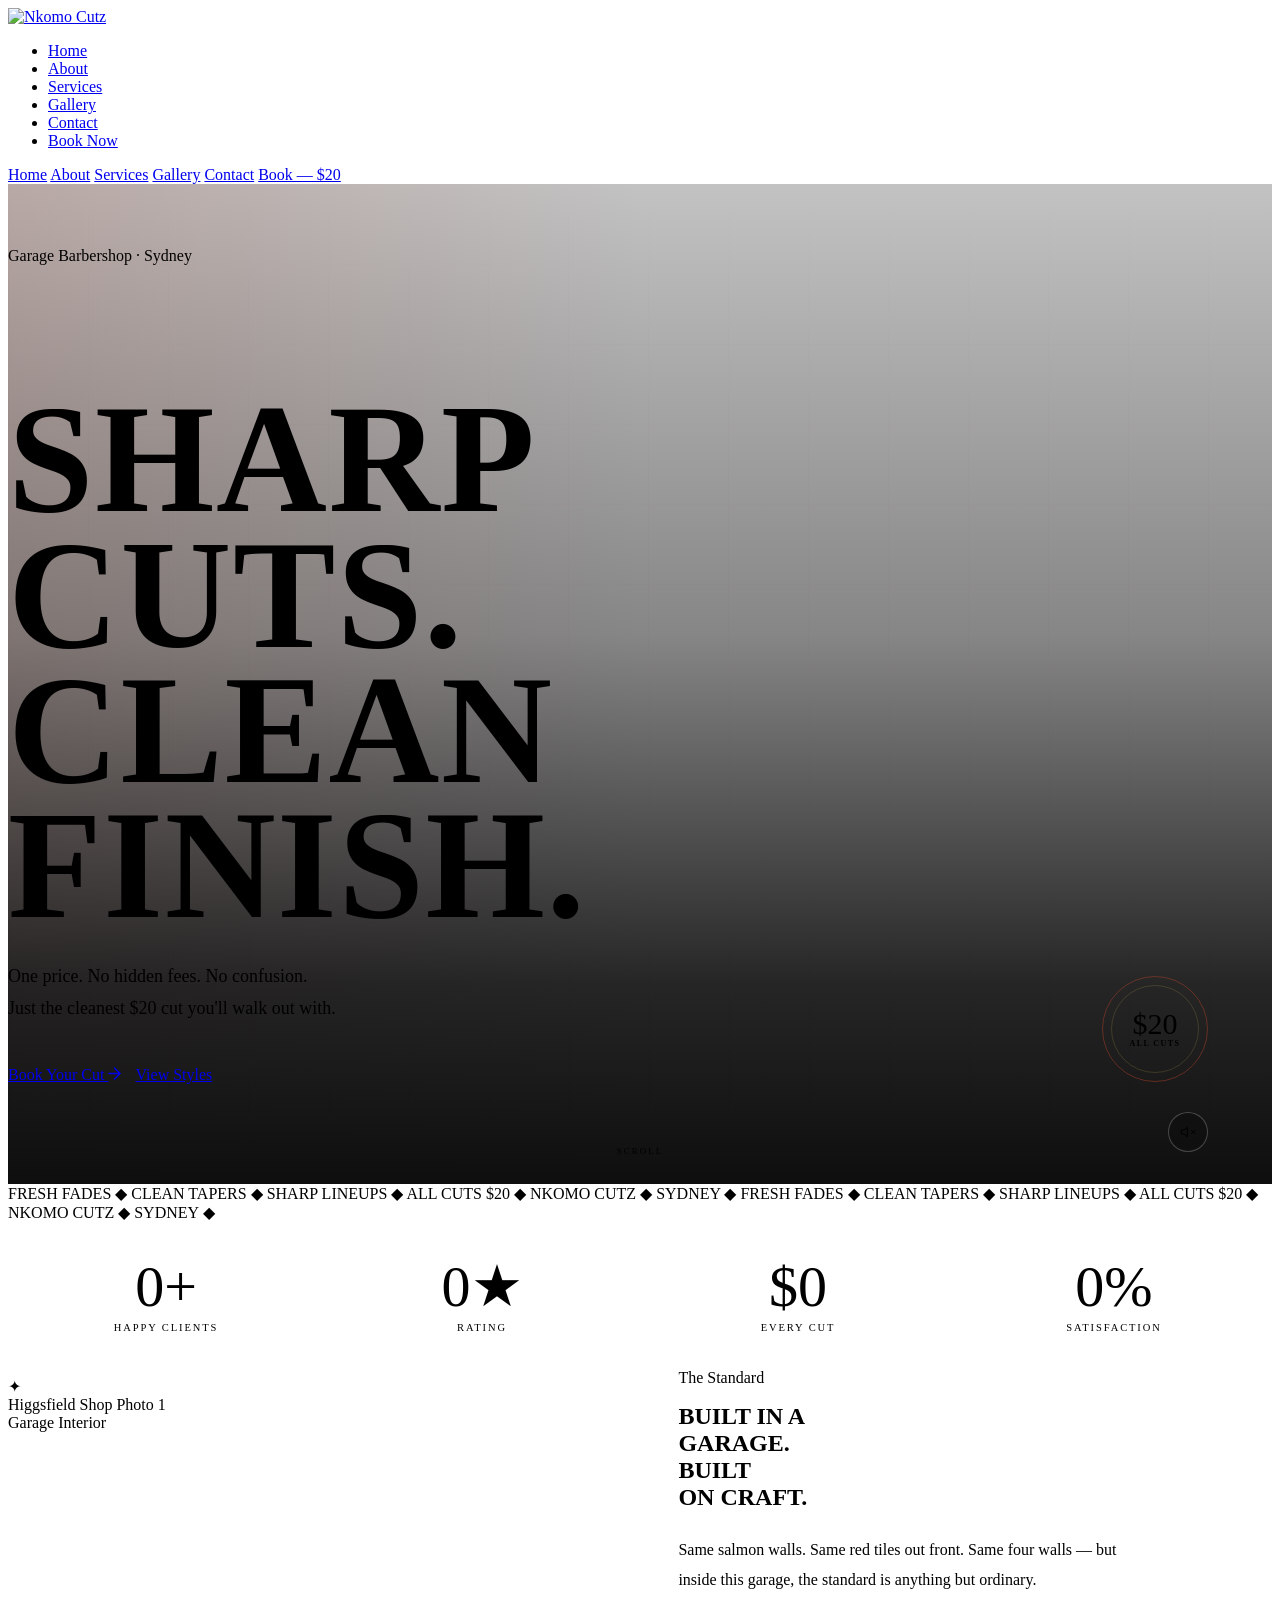
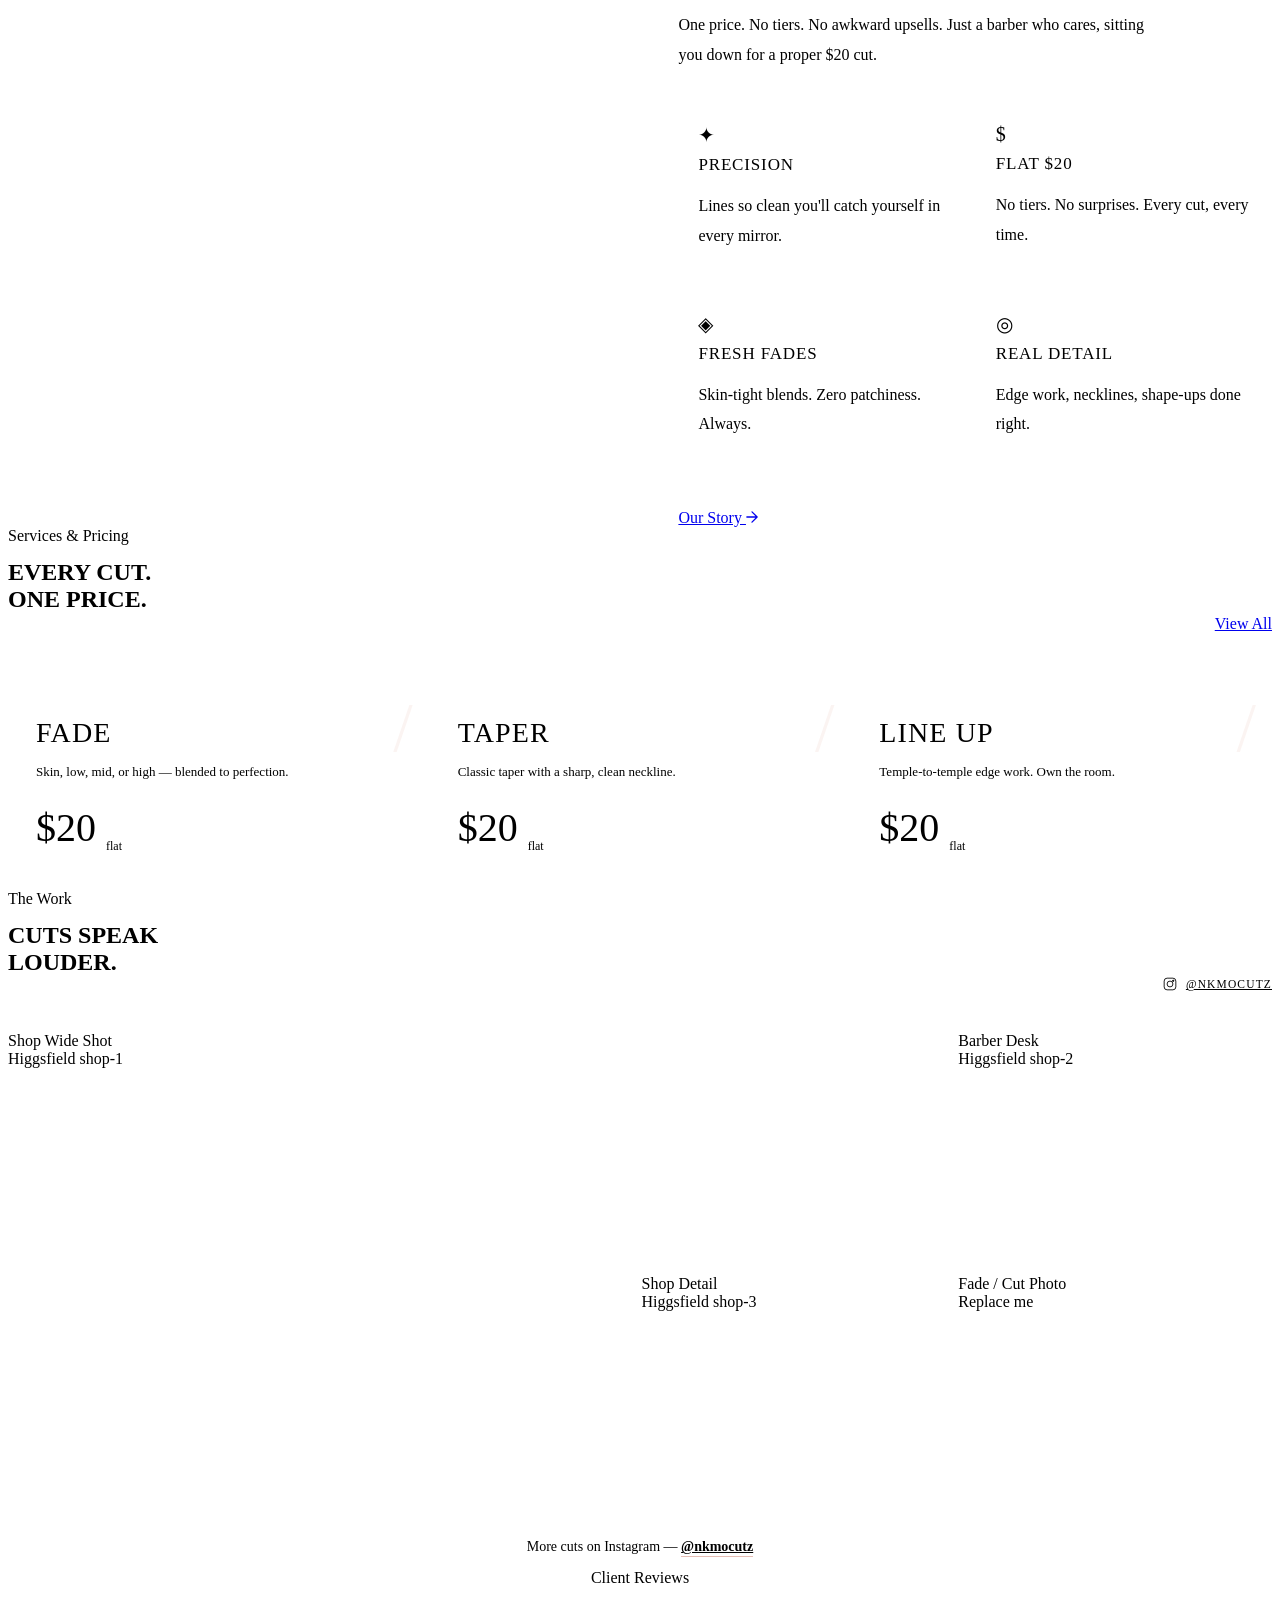
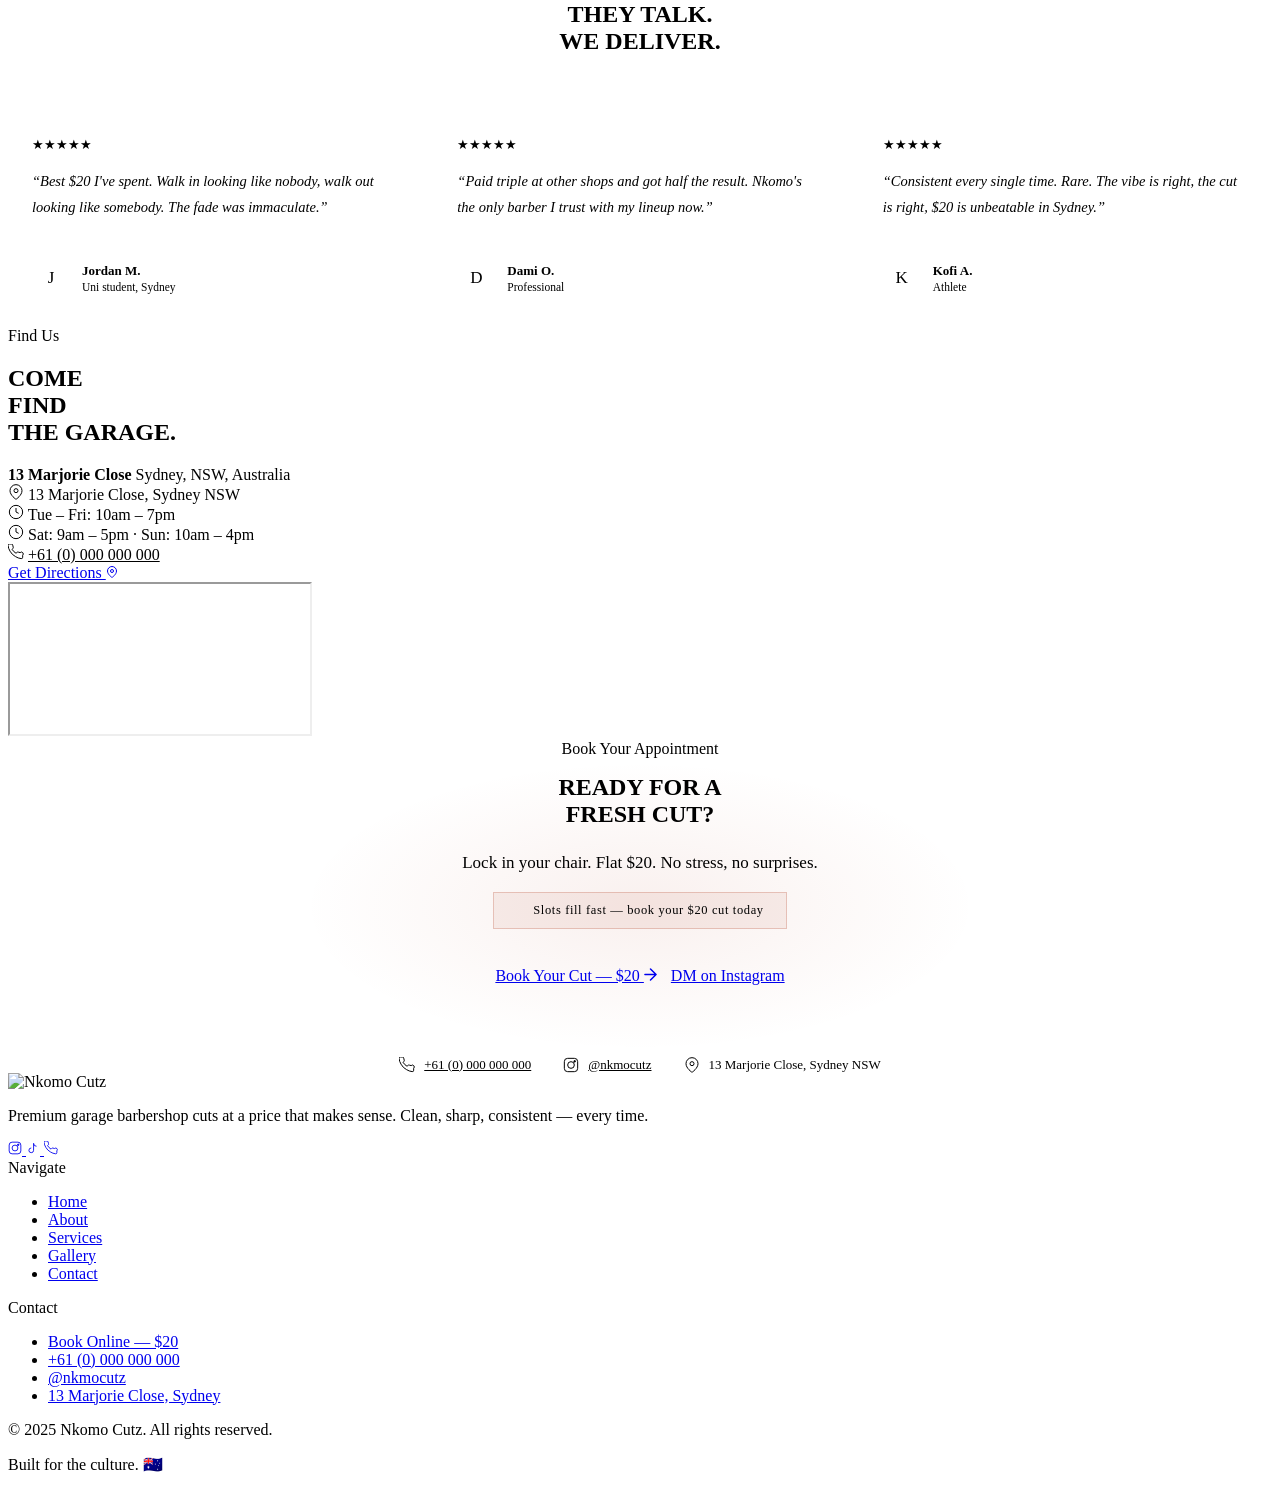
==== commit a5b6cae0: "Add files via upload" ====
--- a/index.html
+++ b/index.html
@@ -1 +1,1024 @@
-:contentReference[oaicite:0]{index=0} ```html id="corrected-index" <!DOCTYPE html> <html lang="en"> <head> <meta charset="UTF-8" /> <meta name="viewport" content="width=device-width, initial-scale=1.0" /> <title>Nkomo Cutz — Sharp Cuts. Clean Finish. Only $20.</title> <meta name="description" content="Premium barber cuts for only $20. Fresh fades, clean tapers, sharp lineups. Book your cut today." /> <link rel="icon" href="./logo.svg" type="image/svg+xml" /> <link rel="stylesheet" href="./style.css" /> <style> /* ============================================================ HOME — HERO ============================================================ */ #hero { position: relative; min-height: 100svh; display: flex; align-items: flex-end; padding-bottom: clamp(60px, 9vw, 110px); overflow: hidden; } .hero-bg { position: absolute; inset: 0; background: linear-gradient(180deg, rgba(8,8,8,0.15) 0%, rgba(8,8,8,0.65) 55%, var(--black) 100%), linear-gradient(105deg, #1c1008 0%, #0d0b08 35%, #111 60%, #0c0f12 100%); background-size: cover; background-position: center; } .hero-grid-overlay { position: absolute; inset: 0; background-image: linear-gradient(rgba(201,168,76,0.035) 1px, transparent 1px), linear-gradient(90deg, rgba(201,168,76,0.035) 1px, transparent 1px); background-size: 72px 72px; mask-image: linear-gradient(180deg, transparent 0%, rgba(0,0,0,0.5) 30%, transparent 100%); pointer-events: none; } .hero-photo-panel { position: absolute; right: 0; top: 0; bottom: 0; width: 48%; overflow: hidden; } .hero-photo-panel .photo-slot { width: 100%; height: 100%; } .hero-photo-panel .photo-slot::after { content: ''; position: absolute; inset: 0; background: linear-gradient(90deg, var(--black) 0%, transparent 35%, transparent 80%, rgba(8,8,8,0.5) 100%); } .hero-content { position: relative; z-index: 2; max-width: 660px; } .hero-eyebrow { margin-bottom: 28px; } .hero-headline { font-family: var(--font-display); font-size: clamp(70px, 12vw, 158px); line-height: 0.88; letter-spacing: 0.01em; margin-bottom: 30px; } .hero-sub { font-size: clamp(15px, 1.8vw, 18px); font-weight: 300; color: var(--white-dim); max-width: 440px; line-height: 1.75; margin-bottom: 44px; } .hero-actions { display: flex; gap: 14px; flex-wrap: wrap; align-items: center; } .hero-badge { position: absolute; right: clamp(20px, 5vw, 72px); bottom: clamp(40px, 7vw, 96px); z-index: 3; } .badge-ring { width: 100px; height: 100px; border-radius: 50%; border: 1px solid rgba(201,168,76,0.35); display: flex; align-items: center; justify-content: center; animation: spin 22s linear infinite; position: relative; } .badge-inner { position: absolute; inset: 8px; border-radius: 50%; border: 1px solid rgba(201,168,76,0.15); display: flex; flex-direction: column; align-items: center; justify-content: center; animation: spin 22s linear infinite reverse; } @keyframes spin { to { transform: rotate(360deg); } } .badge-price { font-family: var(--font-display); font-size: 28px; color: var(--gold); line-height: 1; } .badge-label { font-size: 8.5px; font-weight: 600; letter-spacing: 0.18em; text-transform: uppercase; color: var(--white-dim); } .hero-scroll { position: absolute; bottom: 28px; left: 50%; transform: translateX(-50%); display: flex; flex-direction: column; align-items: center; gap: 8px; z-index: 3; color: var(--white-dim); font-size: 9.5px; letter-spacing: 0.22em; text-transform: uppercase; } .scroll-line { width: 1px; height: 46px; background: linear-gradient(180deg, var(--gold) 0%, transparent 100%); animation: pulse-line 2.2s ease-in-out infinite; } @keyframes pulse-line { 0%, 100% { opacity: 1; transform: scaleY(1); } 50% { opacity: 0.35; transform: scaleY(0.5); } } @media (max-width: 820px) { .hero-photo-panel { display: none; } .hero-badge { display: none; } } /* ============================================================ HOME — STATS BAR ============================================================ */ .stats-bar { background: var(--surface); border-top: 1px solid var(--border); border-bottom: 1px solid var(--border); padding: 40px var(--gutter); } .stats-inner { max-width: var(--container); margin: 0 auto; display: grid; grid-template-columns: repeat(4, 1fr); gap: 24px; } .stat-item { text-align: center; padding: 24px 16px; border-right: 1px solid var(--border); } .stat-item:last-child { border-right: none; } .stat-number { font-family: var(--font-display); font-size: clamp(40px, 5vw, 60px); color: var(--gold); line-height: 1; letter-spacing: 0.02em; } .stat-label { font-size: 11px; font-weight: 500; letter-spacing: 0.18em; text-transform: uppercase; color: var(--white-dim); margin-top: 6px; } @media (max-width: 640px) { .stats-inner { grid-template-columns: repeat(2, 1fr); } .stat-item:nth-child(2) { border-right: none; } } /* ============================================================ HOME — ABOUT SPLIT ============================================================ */ #about-split { padding: var(--section-pad) 0; background: var(--black); } .about-grid { display: grid; grid-template-columns: 1fr 1fr; gap: clamp(40px, 6vw, 100px); align-items: center; } .about-photo { aspect-ratio: 4/5; position: relative; } .about-photo .photo-slot { width: 100%; height: 100%; border: 1px solid var(--border-warm); } .about-photo::before { content: ''; position: absolute; top: -12px; left: -12px; width: 60px; height: 60px; border-top: 1px solid var(--gold); border-left: 1px solid var(--gold); z-index: 2; pointer-events: none; } .about-photo::after { content: ''; position: absolute; bottom: -12px; right: -12px; width: 60px; height: 60px; border-bottom: 1px solid var(--gold); border-right: 1px solid var(--gold); z-index: 2; pointer-events: none; } .about-text .display { margin: 16px 0 24px; } .about-text p { font-size: 16px; font-weight: 300; color: var(--white-dim); line-height: 1.85; max-width: 480px; margin-bottom: 16px; } .about-pillars { display: grid; grid-template-columns: 1fr 1fr; gap: 1px; background: var(--border); border: 1px solid var(--border); margin: 36px 0; } .pillar { background: var(--surface); padding: 24px 22px; transition: background 0.2s; position: relative; overflow: hidden; } .pillar:hover { background: var(--surface-2); } .pillar::after { content: ''; position: absolute; bottom: 0; left: 0; right: 0; height: 1.5px; background: linear-gradient(90deg, var(--gold), transparent); transform: scaleX(0); transform-origin: left; transition: transform 0.4s var(--ease-out); } .pillar:hover::after { transform: scaleX(1); } .pillar-icon { font-size: 22px; margin-bottom: 10px; display: block; } .pillar-name { font-family: var(--font-display); font-size: 17px; letter-spacing: 0.05em; margin-bottom: 5px; } .pillar-desc { font-size: 12.5px; color: var(--white-dim); line-height: 1.55; } @media (max-width: 820px) { .about-grid { grid-template-columns: 1fr; } .about-photo { aspect-ratio: 16/9; order: -1; } } /* ============================================================ HOME — SERVICES PREVIEW ============================================================ */ #services-preview { padding: var(--section-pad) 0; background: var(--surface); } .services-head { display: flex; align-items: flex-end; justify-content: space-between; gap: 24px; margin-bottom: 52px; } .services-head .display { margin-top: 14px; } .services-cards { display: grid; grid-template-columns: repeat(3, 1fr); gap: 1px; background: var(--border); } .svc-card { background: var(--surface-2); padding: 36px 28px; position: relative; overflow: hidden; transition: background 0.25s; } .svc-card:hover { background: #1a1a1a; } .svc-card::before { content: ''; position: absolute; top: 0; left: 0; right: 0; height: 1px; background: linear-gradient(90deg, transparent, var(--gold), transparent); transform: scaleX(0); transition: transform 0.5s var(--ease-out); } .svc-card:hover::before { transform: scaleX(1); } .svc-slash { position: absolute; top: 14px; right: 18px; font-family: var(--font-display); font-size: 66px; color: rgba(201,168,76,0.06); line-height: 1; pointer-events: none; transition: color 0.3s; } .svc-card:hover .svc-slash { color: rgba(201,168,76,0.11); } .svc-name { font-family: var(--font-display); font-size: 27px; letter-spacing: 0.04em; margin-bottom: 9px; } .svc-desc { font-size: 13px; color: var(--white-dim); line-height: 1.6; margin-bottom: 24px; } .svc-price { font-family: var(--font-display); font-size: 38px; color: var(--gold); letter-spacing: 0.02em; } .svc-price sub { font-family: var(--font-body); font-size: 12px; font-weight: 500; color: var(--silver); } @media (max-width: 820px) { .services-cards { grid-template-columns: 1fr 1fr; } .services-head { flex-direction: column; align-items: flex-start; } } @media (max-width: 480px) { .services-cards { grid-template-columns: 1fr; } } /* ============================================================ HOME — GALLERY PREVIEW ============================================================ */ #gallery-preview { padding: var(--section-pad) 0; background: var(--black); } .gallery-head { display: flex; align-items: flex-end; justify-content: space-between; gap: 20px; margin-bottom: 40px; } .gallery-head .display { margin-top: 14px; } .gallery-link { display: flex; align-items: center; gap: 9px; font-size: 12px; font-weight: 500; letter-spacing: 0.1em; text-transform: uppercase; color: var(--white-dim); border-bottom: 1px solid var(--border); padding-bottom: 5px; transition: color 0.2s, border-color 0.2s; white-space: nowrap; } .gallery-link:hover { color: var(--gold); border-color: var(--gold); } .gallery-mosaic { display: grid; grid-template-columns: repeat(4, 1fr); grid-template-rows: 260px 260px; gap: 3px; } .gallery-mosaic .photo-slot:nth-child(1) { grid-column: span 2; grid-row: span 2; } .gallery-mosaic .photo-slot { cursor: pointer; } .gallery-mosaic .photo-slot .overlay { position: absolute; inset: 0; background: rgba(8,8,8,0.65); display: flex; flex-direction: column; align-items: center; justify-content: center; gap: 7px; opacity: 0; transition: opacity 0.3s; } .gallery-mosaic .photo-slot:hover .overlay { opacity: 1; } .overlay-mark { font-family: var(--font-display); font-size: 32px; color: var(--gold); letter-spacing: 0.06em; } .overlay-text { font-size: 10px; font-weight: 600; letter-spacing: 0.2em; text-transform: uppercase; color: var(--white-dim); } .gallery-cta-line { margin-top: 28px; text-align: center; font-size: 14px; color: var(--white-dim); } .gallery-cta-line a { color: var(--gold); font-weight: 600; border-bottom: 1px solid rgba(201,168,76,0.35); padding-bottom: 2px; transition: border-color 0.2s; } .gallery-cta-line a:hover { border-color: var(--gold); } @media (max-width: 640px) { .gallery-mosaic { grid-template-columns: 1fr 1fr; grid-template-rows: auto; } .gallery-mosaic .photo-slot:nth-child(1) { grid-column: span 2; aspect-ratio: 16/9; } .gallery-mosaic .photo-slot:not(:nth-child(1)) { aspect-ratio: 1; } .gallery-head { flex-direction: column; align-items: flex-start; } } /* ============================================================ HOME — TESTIMONIALS STRIP ============================================================ */ #testi { padding: var(--section-pad) 0; background: var(--surface); } .testi-head { text-align: center; margin-bottom: 56px; } .testi-head .display { margin-top: 14px; } .testi-grid { display: grid; grid-template-columns: repeat(3, 1fr); gap: 14px; } .testi-card { background: var(--surface-2); border: 1px solid var(--border); padding: 32px 26px; transition: border-color 0.3s, transform 0.3s var(--ease-out); } .testi-card:hover { border-color: rgba(201,168,76,0.3); transform: translateY(-5px); } .testi-stars { display: flex; gap: 3px; margin-bottom: 18px; color: var(--gold); font-size: 13px; } .testi-quote { font-size: 15px; font-weight: 300; line-height: 1.78; color: var(--white); margin-bottom: 24px; font-style: italic; } .testi-quote::before { content: '\201C'; color: var(--gold); } .testi-quote::after { content: '\201D'; color: var(--gold); } .testi-author { display: flex; align-items: center; gap: 13px; padding-top: 18px; border-top: 1px solid var(--border); } .testi-avatar { width: 40px; height: 40px; border-radius: 50%; border: 1px solid var(--border); background: var(--surface); display: flex; align-items: center; justify-content: center; font-family: var(--font-display); font-size: 17px; color: var(--gold); flex-shrink: 0; } .testi-name { font-weight: 600; font-size: 13.5px; } .testi-role { font-size: 11.5px; color: var(--white-dim); margin-top: 2px; } @media (max-width: 820px) { .testi-grid { grid-template-columns: 1fr 1fr; } } @media (max-width: 520px) { .testi-grid { grid-template-columns: 1fr; } } /* ============================================================ HOME — CTA SECTION ============================================================ */ #cta { padding: var(--section-pad) 0; background: var(--black); position: relative; overflow: hidden; } #cta::before { content: ''; position: absolute; top: 50%; left: 50%; transform: translate(-50%, -50%); width: 700px; height: 320px; background: radial-gradient(ellipse, rgba(201,168,76,0.07) 0%, transparent 68%); pointer-events: none; } .cta-inner { position: relative; z-index: 2; text-align: center; max-width: 680px; margin: 0 auto; } .cta-inner .display { margin: 16px 0 22px; } .cta-sub { font-size: 17px; font-weight: 300; color: var(--white-dim); line-height: 1.75; margin-bottom: 14px; } .cta-urgency { display: inline-flex; align-items: center; gap: 10px; background: rgba(201,168,76,0.07); border: 1px solid rgba(201,168,76,0.22); padding: 10px 22px; border-radius: var(--radius); margin-bottom: 40px; font-size: 12.5px; font-weight: 500; letter-spacing: 0.05em; color: var(--gold-light); } .cta-urgency::before { content: ''; width: 7px; height: 7px; border-radius: 50%; background: var(--gold); animation: blink 2s ease-in-out infinite; } @keyframes blink { 0%, 100% { opacity: 1; } 50% { opacity: 0.3; } } .cta-btns { display: flex; align-items: center; justify-content: center; gap: 16px; flex-wrap: wrap; margin-bottom: 44px; } .cta-contacts { display: flex; align-items: center; justify-content: center; gap: 36px; flex-wrap: wrap; border-top: 1px solid var(--border); padding-top: 36px; } .contact-link { display: flex; align-items: center; gap: 10px; font-size: 13.5px; color: var(--white-dim); transition: color 0.2s; } .contact-link:hover { color: var(--white); } .contact-link svg { color: var(--gold); flex-shrink: 0; } </style> </head> <body> <nav id="navbar"> <a href="./index.html" class="nav-logo"> <img src="./logo.svg" alt="Nkomo Cutz Logo" /> </a> <ul class="nav-links"> <li><a href="./index.html" class="active">Home</a></li> <li><a href="./about.html">About</a></li> <li><a href="./services.html">Services</a></li> <li><a href="./gallery.html">Gallery</a></li> <li><a href="./contact.html">Contact</a></li> <li><a href="https://your-booking-link.com" target="_blank" class="nav-book">Book Now</a></li> </ul> <div class="nav-toggle" id="navToggle" aria-label="Toggle menu"> <span></span> <span></span> <span></span> </div> </nav> <div class="mobile-menu" id="mobileMenu"> <a href="./index.html">Home</a> <a href="./about.html">About</a> <a href="./services.html">Services</a> <a href="./gallery.html">Gallery</a> <a href="./contact.html">Contact</a> <a href="https://your-booking-link.com" target="_blank" class="m-book">Book — $20</a> </div> <section id="hero"> <div class="hero-bg" id="heroBg"></div> <div class="hero-grid-overlay"></div> <div class="hero-photo-panel"> <div class="photo-slot"> <div class="photo-placeholder"> <div class="photo-placeholder-icon">✦</div> <span class="photo-placeholder-label">Shop Photo / Higgsfield</span> </div> </div> </div> <div class="container"> <div class="hero-content"> <div class="eyebrow hero-reveal reveal">Premium Barbershop</div> <h1 class="hero-headline hero-reveal reveal d1"> SHARP<br /> CUTS.<br /> <span class="gold">CLEAN</span><br /> FINISH. </h1> <p class="hero-sub hero-reveal reveal d2"> One price. No hidden fees. No confusion.<br /> Just the cleanest $20 cut you'll ever walk out with. </p> <div class="hero-actions hero-reveal reveal d3"> <a href="https://your-booking-link.com" target="_blank" class="btn btn-primary"> Book Your Cut <svg width="13" height="13" viewBox="0 0 14 14" fill="none"> <path d="M1 7h12M7 1l6 6-6 6" stroke="currentColor" stroke-width="1.6" stroke-linecap="round" stroke-linejoin="round" /> </svg> </a> <a href="./gallery.html" class="btn btn-outline">View Styles</a> </div> </div> </div> <div class="hero-badge"> <div class="badge-ring"> <div class="badge-inner"> <div class="badge-price">$20</div> <div class="badge-label">All Cuts</div> </div> </div> </div> <div class="hero-scroll"> <div class="scroll-line"></div> <span>Scroll</span> </div> </section> <div class="ticker-wrap"> <div class="ticker-track"> <span class="ticker-item">FRESH FADES <span class="ticker-dot">◆</span></span> <span class="ticker-item">CLEAN TAPERS <span class="ticker-dot">◆</span></span> <span class="ticker-item">SHARP LINEUPS <span class="ticker-dot">◆</span></span> <span class="ticker-item">ALL CUTS $20 <span class="ticker-dot">◆</span></span> <span class="ticker-item">NKOMO CUTZ <span class="ticker-dot">◆</span></span> <span class="ticker-item">BOOK TODAY <span class="ticker-dot">◆</span></span> <span class="ticker-item">FRESH FADES <span class="ticker-dot">◆</span></span> <span class="ticker-item">CLEAN TAPERS <span class="ticker-dot">◆</span></span> <span class="ticker-item">SHARP LINEUPS <span class="ticker-dot">◆</span></span> <span class="ticker-item">ALL CUTS $20 <span class="ticker-dot">◆</span></span> <span class="ticker-item">NKOMO CUTZ <span class="ticker-dot">◆</span></span> <span class="ticker-item">BOOK TODAY <span class="ticker-dot">◆</span></span> </div> </div> <div class="stats-bar"> <div class="stats-inner"> <div class="stat-item reveal"> <div class="stat-number"><span data-target="500" data-suffix="+">0+</span></div> <div class="stat-label">Happy Clients</div> </div> <div class="stat-item reveal d1"> <div class="stat-number"><span data-target="5" data-suffix="★">0★</span></div> <div class="stat-label">Average Rating</div> </div> <div class="stat-item reveal d2"> <div class="stat-number">$<span data-target="20">0</span></div> <div class="stat-label">Every Cut</div> </div> <div class="stat-item reveal d3"> <div class="stat-number"><span data-target="100" data-suffix="%">0%</span></div> <div class="stat-label">Satisfaction</div> </div> </div> </div> <section id="about-split"> <div class="container"> <div class="about-grid"> <div class="about-photo reveal from-left"> <div class="photo-slot"> <div class="photo-placeholder"> <div class="photo-placeholder-icon">✦</div> <span class="photo-placeholder-label">Shop Photo 2 / Higgsfield</span> </div> </div> </div> <div class="about-text reveal from-right"> <div class="eyebrow">The Standard</div> <h2 class="display"> THE BAR<br /> IS SET<br /> <span class="gold">HIGH.</span> </h2> <p>At Nkomo Cutz, we don't do average. Every client sits down knowing they're getting the same locked-in attention — whether it's your first visit or your fiftieth.</p> <p>Built in a garage. Built on craft. One price, no confusion, no compromise.</p> <div class="about-pillars"> <div class="pillar"> <span class="pillar-icon">✦</span> <div class="pillar-name">PRECISION CUTS</div> <p class="pillar-desc">Lines so clean you'll catch yourself in every mirror.</p> </div> <div class="pillar"> <span class="pillar-icon">$</span> <div class="pillar-name">FLAT $20</div> <p class="pillar-desc">No tiers, no upsells. One fair price for every cut.</p> </div> <div class="pillar"> <span class="pillar-icon">◈</span> <div class="pillar-name">FRESH FADES</div> <p class="pillar-desc">Skin-tight blends, zero patchiness, every time.</p> </div> <div class="pillar"> <span class="pillar-icon">◎</span> <div class="pillar-name">REAL DETAIL</div> <p class="pillar-desc">Edge work, necklines, and shape-ups done right.</p> </div> </div> <a href="./about.html" class="btn btn-ghost"> Learn More <svg width="12" height="12" viewBox="0 0 14 14" fill="none"> <path d="M1 7h12M7 1l6 6-6 6" stroke="currentColor" stroke-width="1.5" stroke-linecap="round" stroke-linejoin="round" /> </svg> </a> </div> </div> </div> </section> <section id="services-preview"> <div class="container"> <div class="services-head reveal"> <div> <div class="eyebrow">Services & Pricing</div> <h2 class="display"> EVERY CUT.<br /> <span class="gold">ONE PRICE.</span> </h2> </div> <a href="./services.html" class="btn btn-ghost">View All Services</a> </div> <div class="services-cards"> <div class="svc-card reveal d1"> <div class="svc-slash">/</div> <div class="svc-name">FADE</div> <p class="svc-desc">Skin, low, mid, or high — blended to perfection.</p> <div class="svc-price">$20 <sub>flat</sub></div> </div> <div class="svc-card reveal d2"> <div class="svc-slash">/</div> <div class="svc-name">TAPER</div> <p class="svc-desc">Classic clean taper with a sharp neckline.</p> <div class="svc-price">$20 <sub>flat</sub></div> </div> <div class="svc-card reveal d3"> <div class="svc-slash">/</div> <div class="svc-name">LINE UP</div> <p class="svc-desc">Temple-to-temple precision edge work.</p> <div class="svc-price">$20 <sub>flat</sub></div> </div> </div> </div> </section> <section id="gallery-preview"> <div class="container"> <div class="gallery-head reveal"> <div> <div class="eyebrow">The Work</div> <h2 class="display"> CUTS <span class="gold">SPEAK</span><br /> LOUDER. </h2> </div> <a href="https://instagram.com/your-handle" target="_blank" class="gallery-link"> <svg width="15" height="15" viewBox="0 0 24 24" fill="none" stroke="currentColor" stroke-width="1.5"> <rect x="2" y="2" width="20" height="20" rx="5" /> <circle cx="12" cy="12" r="5" /> <circle cx="17.5" cy="6.5" r="1.2" fill="currentColor" /> </svg> Follow on Instagram </a> </div> <div class="gallery-mosaic"> <div class="photo-slot"> <div class="photo-placeholder"><span class="photo-placeholder-label">Shop Photo 3</span></div> <div class="overlay"><div class="overlay-mark">NK</div><div class="overlay-text">View Gallery</div></div> </div> <div class="photo-slot"> <div class="photo-placeholder"><span class="photo-placeholder-label">Cut Photo</span></div> <div class="overlay"><div class="overlay-mark">NK</div><div class="overlay-text">View</div></div> </div> <div class="photo-slot"> <div class="photo-placeholder"><span class="photo-placeholder-label">Fade Detail</span></div> <div class="overlay"><div class="overlay-mark">NK</div><div class="overlay-text">View</div></div> </div> <div class="photo-slot"> <div class="photo-placeholder"><span class="photo-placeholder-label">Shop Photo 4</span></div> <div class="overlay"><div class="overlay-mark">NK</div><div class="overlay-text">View</div></div> </div> <div class="photo-slot"> <div class="photo-placeholder"><span class="photo-placeholder-label">Line Up</span></div> <div class="overlay"><div class="overlay-mark">NK</div><div class="overlay-text">View</div></div> </div> </div> <p class="gallery-cta-line reveal"> See every fresh cut on our Instagram — <a href="https://instagram.com/your-handle" target="_blank">@nkomocutz</a> </p> </div> </section> <section id="testi"> <div class="container"> <div class="testi-head"> <div class="eyebrow reveal" style="justify-content:center;">Client Reviews</div> <h2 class="display reveal d1"> THEY <span class="gold">TALK.</span><br /> WE DELIVER. </h2> </div> <div class="testi-grid"> <div class="testi-card reveal d1"> <div class="testi-stars">★★★★★</div> <p class="testi-quote">Best $20 I've spent. Walk in looking like nobody, walk out looking like somebody. The fade was immaculate.</p> <div class="testi-author"> <div class="testi-avatar">J</div> <div> <div class="testi-name">Jordan M.</div> <div class="testi-role">University student</div> </div> </div> </div> <div class="testi-card reveal d2"> <div class="testi-stars">★★★★★</div> <p class="testi-quote">I've paid triple this at other spots and got half the result. Nkomo's the only barber I trust with my lineup.</p> <div class="testi-author"> <div class="testi-avatar">D</div> <div> <div class="testi-name">Dami O.</div> <div class="testi-role">Professional</div> </div> </div> </div> <div class="testi-card reveal d3"> <div class="testi-stars">★★★★★</div> <p class="testi-quote">Consistent every single time. Rare. The vibe is right, the cut is right, $20 is unbeatable.</p> <div class="testi-author"> <div class="testi-avatar">K</div> <div> <div class="testi-name">Kofi A.</div> <div class="testi-role">Athlete</div> </div> </div> </div> </div> </div> </section> <section id="cta"> <div class="container"> <div class="cta-inner"> <div class="eyebrow reveal" style="justify-content:center;">Book Your Appointment</div> <h2 class="display reveal d1"> READY FOR A<br /> <span class="gold">FRESH CUT?</span> </h2> <p class="cta-sub reveal d2"> Lock in your chair. No stress, no inflated prices.<br /> Just a clean cut for a flat $20. </p> <div class="cta-urgency reveal d3">Slots fill fast — book your $20 cut today</div> <div class="cta-btns reveal d4"> <a href="https://your-booking-link.com" target="_blank" class="btn btn-primary"> Book Your Cut — $20 <svg width="13" height="13" viewBox="0 0 14 14" fill="none"> <path d="M1 7h12M7 1l6 6-6 6" stroke="currentColor" stroke-width="1.6" stroke-linecap="round" stroke-linejoin="round" /> </svg> </a> <a href="https://instagram.com/your-handle" target="_blank" class="btn btn-outline">DM on Instagram</a> </div> <div class="cta-contacts reveal d5"> <a href="tel:+10000000000" class="contact-link"> <svg width="17" height="17" viewBox="0 0 24 24" fill="none" stroke="currentColor" stroke-width="1.5"> <path d="M22 16.92v3a2 2 0 01-2.18 2 19.79 19.79 0 01-8.63-3.07A19.5 19.5 0 013.07 10.8 19.79 19.79 0 01.1 2.18 2 2 0 012.07.02h3a2 2 0 012 1.72c.127.96.361 1.903.7 2.81a2 2 0 01-.45 2.11L6.09 7.91a16 16 0 006 6l1.27-1.27a2 2 0 012.11-.45c.907.339 1.85.573 2.81.7A2 2 0 0122 16.92z" /> </svg> +1 (000) 000-0000 </a> <a href="https://instagram.com/your-handle" target="_blank" class="contact-link"> <svg width="17" height="17" viewBox="0 0 24 24" fill="none" stroke="currentColor" stroke-width="1.5"> <rect x="2" y="2" width="20" height="20" rx="5" /> <circle cx="12" cy="12" r="5" /> <circle cx="17.5" cy="6.5" r="1.2" fill="currentColor" /> </svg> @nkomocutz </a> <a href="https://tiktok.com/@your-handle" target="_blank" class="contact-link"> <svg width="17" height="17" viewBox="0 0 24 24" fill="none" stroke="currentColor" stroke-width="1.5"> <path d="M9 12a4 4 0 104 4V4a5 5 0 005 5" /> </svg> TikTok </a> <span class="contact-link"> <svg width="17" height="17" viewBox="0 0 24 24" fill="none" stroke="currentColor" stroke-width="1.5"> <path d="M21 10c0 7-9 13-9 13s-9-6-9-13a9 9 0 0118 0z" /> <circle cx="12" cy="10" r="3" /> </svg> Your City, State </span> </div> </div> </div> </section> <footer> <div class="footer-grid"> <div> <img src="./logo.svg" alt="Nkomo Cutz" class="footer-logo" /> <p class="footer-tagline"> Premium cuts at a price that makes sense. Clean, sharp, consistent — every chair, every time. </p> <div class="footer-socials"> <a href="https://instagram.com/your-handle" target="_blank" class="social-icon" aria-label="Instagram"> <svg width="15" height="15" viewBox="0 0 24 24" fill="none" stroke="currentColor" stroke-width="1.5"> <rect x="2" y="2" width="20" height="20" rx="5" /> <circle cx="12" cy="12" r="5" /> <circle cx="17.5" cy="6.5" r="1.3" fill="currentColor" /> </svg> </a> <a href="https://tiktok.com/@your-handle" target="_blank" class="social-icon" aria-label="TikTok"> <svg width="15" height="15" viewBox="0 0 24 24" fill="none" stroke="currentColor" stroke-width="1.5"> <path d="M9 12a4 4 0 104 4V4a5 5 0 005 5" /> </svg> </a> <a href="tel:+10000000000" class="social-icon" aria-label="Call"> <svg width="15" height="15" viewBox="0 0 24 24" fill="none" stroke="currentColor" stroke-width="1.5"> <path d="M22 16.92v3a2 2 0 01-2.18 2 19.79 19.79 0 01-8.63-3.07A19.5 19.5 0 013.07 10.8 19.79 19.79 0 01.1 2.18 2 2 0 012.07.02h3a2 2 0 012 1.72c.127.96.361 1.903.7 2.81a2 2 0 01-.45 2.11L6.09 7.91a16 16 0 006 6l1.27-1.27a2 2 0 012.11-.45c.907.339 1.85.573 2.81.7A2 2 0 0122 16.92z" /> </svg> </a> </div> </div> <div> <div class="footer-col-label">Navigate</div> <ul class="footer-col-links"> <li><a href="./index.html">Home</a></li> <li><a href="./about.html">About</a></li> <li><a href="./services.html">Services</a></li> <li><a href="./gallery.html">Gallery</a></li> <li><a href="./contact.html">Contact</a></li> </ul> </div> <div> <div class="footer-col-label">Contact</div> <ul class="footer-col-links"> <li><a href="tel:+10000000000">+1 (000) 000-0000</a></li> <li><a href="https://instagram.com/your-handle" target="_blank">@nkomocutz</a></li> <li><a href="https://tiktok.com/@your-handle" target="_blank">TikTok: @nkomocutz</a></li> <li><a href="#">Your City, State</a></li> <li><a href="https://your-booking-link.com" target="_blank">Book Online</a></li> </ul> </div> </div> <div class="footer-bottom"> <p class="footer-copy">© 2025 Nkomo Cutz. All rights reserved.</p> <p class="footer-made">Built for the culture.</p> </div> </footer> <script src="./main.js"></script> </body> </html>
+<!DOCTYPE html>
+<html lang="en">
+<head>
+  <meta charset="UTF-8" />
+  <meta name="viewport" content="width=device-width, initial-scale=1.0" />
+  <title>Nkomo Cutz — Sharp Cuts. Clean Finish. Only $20. Sydney</title>
+  <meta name="description" content="Premium garage barbershop in Sydney. Fresh fades, clean tapers, sharp lineups — all cuts $20. Book online today." />
+  <link rel="icon" href="assets/logo.svg" type="image/svg+xml" />
+  <link rel="stylesheet" href="assets/style.css" />
+  <style>
+
+    /* ============================================================
+       HOME — HERO (VIDEO)
+       ============================================================ */
+    #hero {
+      position: relative;
+      min-height: 100svh;
+      display: flex;
+      align-items: flex-end;
+      padding-bottom: clamp(56px, 9vw, 100px);
+      overflow: hidden;
+    }
+
+    /* ── Background: the uploaded video plays here ──
+       File: assets/hero-video.mp4
+       Replace with a Higgsfield video when generated.
+    */
+    .hero-video-wrap {
+      position: absolute;
+      inset: 0;
+    }
+    .hero-video-wrap video {
+      width: 100%;
+      height: 100%;
+      object-fit: cover;
+      object-position: center;
+    }
+
+    /* Cinematic scrim — warm dark gradient matching house palette */
+    .hero-scrim {
+      position: absolute;
+      inset: 0;
+      background:
+        linear-gradient(180deg,
+          rgba(14,14,14,0.25) 0%,
+          rgba(14,14,14,0.5) 45%,
+          rgba(14,14,14,0.9) 80%,
+          rgba(14,14,14,1) 100%
+        ),
+        /* Warm terracotta tint over left 40% — references brick wall */
+        linear-gradient(90deg,
+          rgba(181,67,42,0.18) 0%,
+          transparent 50%
+        );
+    }
+
+    /* Subtle brick-texture grid */
+    .hero-grid-veil {
+      position: absolute;
+      inset: 0;
+      background-image:
+        linear-gradient(rgba(181,67,42,0.04) 1px, transparent 1px),
+        linear-gradient(90deg, rgba(181,67,42,0.04) 1px, transparent 1px);
+      background-size: 80px 80px;
+      mask-image: linear-gradient(180deg, transparent 0%, rgba(0,0,0,0.5) 30%, transparent 100%);
+      pointer-events: none;
+    }
+
+    .hero-content {
+      position: relative;
+      z-index: 2;
+      max-width: 700px;
+    }
+    .hero-eyebrow { margin-bottom: 26px; }
+
+    .hero-headline {
+      font-family: var(--font-display);
+      font-size: clamp(66px, 12vw, 158px);
+      line-height: 0.88;
+      letter-spacing: 0.01em;
+      margin-bottom: 28px;
+    }
+    .hero-sub {
+      font-size: clamp(15px, 1.8vw, 18px);
+      font-weight: 300;
+      color: var(--white-dim);
+      max-width: 420px;
+      line-height: 1.75;
+      margin-bottom: 42px;
+    }
+    .hero-actions {
+      display: flex;
+      gap: 14px;
+      flex-wrap: wrap;
+      align-items: center;
+    }
+
+    /* Spinning $20 badge */
+    .hero-badge {
+      position: absolute;
+      right: clamp(20px, 5vw, 80px);
+      bottom: clamp(50px, 8vw, 110px);
+      z-index: 3;
+    }
+    .badge-ring {
+      width: 104px; height: 104px;
+      border-radius: 50%;
+      border: 1px solid rgba(181,67,42,0.45);
+      display: flex; align-items: center; justify-content: center;
+      animation: spin 22s linear infinite;
+      position: relative;
+    }
+    .badge-inner {
+      position: absolute;
+      inset: 8px;
+      border-radius: 50%;
+      border: 1px solid rgba(201,168,76,0.2);
+      display: flex; flex-direction: column;
+      align-items: center; justify-content: center;
+      animation: spin 22s linear infinite reverse;
+    }
+    @keyframes spin { to { transform: rotate(360deg); } }
+    .badge-price {
+      font-family: var(--font-display);
+      font-size: 30px;
+      color: var(--gold);
+      line-height: 1;
+    }
+    .badge-label {
+      font-size: 8px; font-weight: 600;
+      letter-spacing: 0.18em; text-transform: uppercase;
+      color: var(--white-dim);
+    }
+
+    /* Video mute/unmute button */
+    .hero-mute {
+      position: absolute;
+      bottom: 32px;
+      right: clamp(20px, 5vw, 80px);
+      z-index: 4;
+      width: 40px; height: 40px;
+      border-radius: 50%;
+      border: 1px solid rgba(245,240,235,0.25);
+      background: rgba(14,14,14,0.6);
+      display: flex; align-items: center; justify-content: center;
+      cursor: pointer;
+      transition: border-color 0.2s, background 0.2s;
+      color: var(--white-dim);
+    }
+    .hero-mute:hover { border-color: var(--brick); background: rgba(181,67,42,0.2); }
+
+    /* Scroll cue */
+    .hero-scroll {
+      position: absolute;
+      bottom: 28px; left: 50%;
+      transform: translateX(-50%);
+      display: flex; flex-direction: column; align-items: center; gap: 8px;
+      z-index: 3;
+      color: var(--white-dim);
+      font-size: 9px; letter-spacing: 0.22em; text-transform: uppercase;
+    }
+    .scroll-line {
+      width: 1px; height: 44px;
+      background: linear-gradient(180deg, var(--brick) 0%, transparent 100%);
+      animation: pulse 2.2s ease-in-out infinite;
+    }
+    @keyframes pulse { 0%,100%{opacity:1;transform:scaleY(1);} 50%{opacity:.3;transform:scaleY(.45);} }
+
+    @media (max-width: 820px) { .hero-badge { display: none; } }
+
+    /* ============================================================
+       HOME — STATS BAR
+       ============================================================ */
+    .stats-bar {
+      background: var(--surface-2);
+      border-top: 1px solid var(--border);
+      border-bottom: 1px solid var(--border);
+    }
+    .stats-inner {
+      max-width: var(--container);
+      margin: 0 auto;
+      padding: 0 var(--gutter);
+      display: grid;
+      grid-template-columns: repeat(4, 1fr);
+    }
+    .stat-item {
+      padding: 36px 16px;
+      text-align: center;
+      border-right: 1px solid var(--border);
+    }
+    .stat-item:last-child { border-right: none; }
+    .stat-number {
+      font-family: var(--font-display);
+      font-size: clamp(38px, 5vw, 58px);
+      color: var(--brick);
+      line-height: 1;
+    }
+    .stat-label {
+      font-size: 10.5px; font-weight: 500;
+      letter-spacing: 0.18em; text-transform: uppercase;
+      color: var(--white-dim);
+      margin-top: 6px;
+    }
+    @media (max-width: 600px) {
+      .stats-inner { grid-template-columns: repeat(2,1fr); }
+      .stat-item:nth-child(2) { border-right: none; }
+    }
+
+    /* ============================================================
+       HOME — ABOUT SPLIT (video/photo + text)
+       ============================================================ */
+    #about-split {
+      padding: var(--section-pad) 0;
+      background: var(--black);
+    }
+    .about-grid {
+      display: grid;
+      grid-template-columns: 1fr 1fr;
+      gap: clamp(40px, 6vw, 100px);
+      align-items: center;
+    }
+    /* ✦ PHOTO SLOT A — shop interior (Higgsfield shop-1.jpg)
+       Replace .pp with: <img src="assets/shop-1.jpg" alt="..." /> */
+    .about-photo {
+      aspect-ratio: 4/5;
+      position: relative;
+    }
+    .about-photo .photo-slot {
+      width: 100%; height: 100%;
+      border: 1px solid var(--border-warm);
+    }
+    /* Gold corner accents */
+    .about-photo::before {
+      content: '';
+      position: absolute; top:-10px; left:-10px;
+      width:50px; height:50px;
+      border-top: 1px solid var(--gold);
+      border-left: 1px solid var(--gold);
+      z-index: 2; pointer-events: none;
+    }
+    .about-photo::after {
+      content: '';
+      position: absolute; bottom:-10px; right:-10px;
+      width:50px; height:50px;
+      border-bottom: 1px solid var(--gold);
+      border-right: 1px solid var(--gold);
+      z-index: 2; pointer-events: none;
+    }
+    .about-text .display { margin: 16px 0 24px; }
+    .about-text p {
+      font-size: 16px; font-weight: 300;
+      color: var(--white-dim);
+      line-height: 1.85; max-width: 480px;
+      margin-bottom: 16px;
+    }
+    .about-pillars {
+      display: grid; grid-template-columns: 1fr 1fr;
+      gap: 1px; background: var(--border);
+      border: 1px solid var(--border); margin: 32px 0;
+    }
+    .pillar {
+      background: var(--surface-2);
+      padding: 22px 20px;
+      transition: background 0.2s;
+      position: relative; overflow: hidden;
+    }
+    .pillar:hover { background: var(--surface-3); }
+    .pillar::after {
+      content: '';
+      position: absolute; bottom:0; left:0; right:0;
+      height: 1.5px;
+      background: linear-gradient(90deg, var(--brick), transparent);
+      transform: scaleX(0); transform-origin: left;
+      transition: transform 0.4s var(--ease-out);
+    }
+    .pillar:hover::after { transform: scaleX(1); }
+    .pillar-icon { font-size: 20px; margin-bottom: 8px; display: block; }
+    .pillar-name {
+      font-family: var(--font-display);
+      font-size: 17px; letter-spacing: 0.05em; margin-bottom: 4px;
+    }
+    .pillar-desc { font-size: 12.5px; color: var(--white-dim); line-height: 1.55; }
+    @media (max-width: 820px) {
+      .about-grid { grid-template-columns: 1fr; }
+      .about-photo { aspect-ratio: 16/9; order: -1; }
+    }
+
+    /* ============================================================
+       HOME — SERVICES PREVIEW
+       ============================================================ */
+    #svc-preview {
+      padding: var(--section-pad) 0;
+      background: var(--surface);
+    }
+    .svc-head {
+      display: flex; align-items: flex-end;
+      justify-content: space-between; gap: 24px;
+      margin-bottom: 48px;
+    }
+    .svc-head .display { margin-top: 14px; }
+    .svc-cards {
+      display: grid;
+      grid-template-columns: repeat(3, 1fr);
+      gap: 1px; background: var(--border);
+    }
+    .svc-card {
+      background: var(--surface-2);
+      padding: 36px 28px;
+      position: relative; overflow: hidden;
+      transition: background 0.25s;
+    }
+    .svc-card:hover { background: var(--surface-3); }
+    .svc-card::before {
+      content: '';
+      position: absolute; top:0; left:0;
+      width: 2px; height: 0;
+      background: var(--brick);
+      transition: height 0.4s var(--ease-out);
+    }
+    .svc-card:hover::before { height: 100%; }
+    .svc-slash {
+      position: absolute; top:12px; right:16px;
+      font-family: var(--font-display);
+      font-size: 70px;
+      color: rgba(181,67,42,0.06);
+      line-height: 1; pointer-events: none;
+      transition: color 0.3s;
+    }
+    .svc-card:hover .svc-slash { color: rgba(181,67,42,0.12); }
+    .svc-name { font-family: var(--font-display); font-size: 28px; letter-spacing: 0.04em; margin-bottom: 8px; }
+    .svc-desc { font-size: 13px; color: var(--white-dim); line-height: 1.6; margin-bottom: 22px; }
+    .svc-price { font-family: var(--font-display); font-size: 40px; color: var(--gold); }
+    .svc-price sub { font-family: var(--font-body); font-size: 12px; font-weight: 500; color: var(--silver); }
+    @media (max-width: 820px) {
+      .svc-cards { grid-template-columns: 1fr 1fr; }
+      .svc-head { flex-direction: column; align-items: flex-start; }
+    }
+    @media (max-width: 480px) { .svc-cards { grid-template-columns: 1fr; } }
+
+    /* ============================================================
+       HOME — GALLERY PREVIEW
+       ============================================================ */
+    #gal-preview {
+      padding: var(--section-pad) 0;
+      background: var(--black);
+    }
+    .gal-head {
+      display: flex; align-items: flex-end;
+      justify-content: space-between; gap: 20px;
+      margin-bottom: 36px;
+    }
+    .gal-head .display { margin-top: 14px; }
+    .ig-link {
+      display: flex; align-items: center; gap: 9px;
+      font-size: 11.5px; font-weight: 500;
+      letter-spacing: 0.1em; text-transform: uppercase;
+      color: var(--white-dim);
+      border-bottom: 1px solid var(--border);
+      padding-bottom: 5px;
+      transition: color 0.2s, border-color 0.2s;
+      white-space: nowrap;
+    }
+    .ig-link:hover { color: var(--brick); border-color: var(--brick); }
+
+    /* Mosaic: big + small grid */
+    .gal-mosaic {
+      display: grid;
+      grid-template-columns: repeat(4, 1fr);
+      grid-template-rows: 240px 240px;
+      gap: 3px;
+    }
+    .gal-item { position: relative; overflow: hidden; }
+    .gal-item:nth-child(1) { grid-column: span 2; grid-row: span 2; }
+    .gal-item .photo-slot { width: 100%; height: 100%; }
+
+    /* Video tile — second large item */
+    .gal-item.video-tile { position: relative; }
+    .gal-item.video-tile video {
+      width: 100%; height: 100%; object-fit: cover; display: block;
+    }
+
+    .gal-overlay {
+      position: absolute; inset: 0;
+      background: rgba(14,14,14,0.65);
+      display: flex; flex-direction: column;
+      align-items: center; justify-content: center; gap: 6px;
+      opacity: 0; transition: opacity 0.3s;
+    }
+    .gal-item:hover .gal-overlay { opacity: 1; }
+    .gal-mark {
+      font-family: var(--font-display);
+      font-size: 34px; color: var(--brick);
+      letter-spacing: 0.06em;
+    }
+    .gal-lbl {
+      font-size: 9.5px; font-weight: 600;
+      letter-spacing: 0.22em; text-transform: uppercase;
+      color: var(--white-dim);
+    }
+
+    .gal-cta {
+      margin-top: 24px; text-align: center;
+      font-size: 14px; color: var(--white-dim);
+    }
+    .gal-cta a {
+      color: var(--brick); font-weight: 600;
+      border-bottom: 1px solid rgba(181,67,42,0.35);
+      padding-bottom: 2px; transition: border-color 0.2s;
+    }
+    .gal-cta a:hover { border-color: var(--brick); }
+
+    @media (max-width: 640px) {
+      .gal-mosaic { grid-template-columns: 1fr 1fr; grid-template-rows: auto; }
+      .gal-item:nth-child(1) { grid-column: span 2; aspect-ratio: 16/9; }
+      .gal-item:not(:nth-child(1)) { aspect-ratio: 1; }
+      .gal-head { flex-direction: column; align-items: flex-start; }
+    }
+
+    /* ============================================================
+       HOME — TESTIMONIALS
+       ============================================================ */
+    #testi {
+      padding: var(--section-pad) 0;
+      background: var(--surface-2);
+    }
+    .testi-head { text-align: center; margin-bottom: 52px; }
+    .testi-head .display { margin-top: 14px; }
+    .testi-grid {
+      display: grid;
+      grid-template-columns: repeat(3,1fr);
+      gap: 12px;
+    }
+    .testi-card {
+      background: var(--surface);
+      border: 1px solid var(--border);
+      padding: 30px 24px;
+      transition: border-color 0.3s, transform 0.3s var(--ease-out);
+    }
+    .testi-card:hover { border-color: rgba(181,67,42,0.35); transform: translateY(-5px); }
+    .testi-stars { color: var(--gold); font-size: 13px; margin-bottom: 16px; }
+    .testi-quote {
+      font-size: 14.5px; font-weight: 300;
+      line-height: 1.78; color: var(--white);
+      margin-bottom: 22px; font-style: italic;
+    }
+    .testi-quote::before { content: '\201C'; color: var(--brick); }
+    .testi-quote::after  { content: '\201D'; color: var(--brick); }
+    .testi-author {
+      display: flex; align-items: center; gap: 12px;
+      padding-top: 16px; border-top: 1px solid var(--border);
+    }
+    .testi-avatar {
+      width: 38px; height: 38px;
+      border-radius: 50%;
+      border: 1px solid var(--border);
+      background: var(--surface-2);
+      display: flex; align-items: center; justify-content: center;
+      font-family: var(--font-display);
+      font-size: 17px; color: var(--brick); flex-shrink: 0;
+    }
+    .testi-name { font-weight: 600; font-size: 13px; }
+    .testi-role { font-size: 11.5px; color: var(--white-dim); margin-top: 2px; }
+    @media (max-width: 820px) { .testi-grid { grid-template-columns: 1fr 1fr; } }
+    @media (max-width: 500px)  { .testi-grid { grid-template-columns: 1fr; } }
+
+    /* ============================================================
+       HOME — CTA SECTION
+       ============================================================ */
+    #cta {
+      padding: var(--section-pad) 0;
+      background: var(--black);
+      position: relative; overflow: hidden;
+    }
+    #cta::before {
+      content: '';
+      position: absolute; top:50%; left:50%;
+      transform: translate(-50%,-50%);
+      width: 700px; height: 300px;
+      background: radial-gradient(ellipse, rgba(181,67,42,0.08) 0%, transparent 68%);
+      pointer-events: none;
+    }
+    .cta-inner {
+      position: relative; z-index: 2;
+      text-align: center; max-width: 680px; margin: 0 auto;
+    }
+    .cta-inner .display { margin: 16px 0 20px; }
+    .cta-sub {
+      font-size: 17px; font-weight: 300;
+      color: var(--white-dim); line-height: 1.75; margin-bottom: 14px;
+    }
+    .cta-urgency {
+      display: inline-flex; align-items: center; gap: 10px;
+      background: rgba(181,67,42,0.08);
+      border: 1px solid rgba(181,67,42,0.25);
+      padding: 10px 22px; border-radius: var(--radius);
+      margin-bottom: 38px;
+      font-size: 12.5px; font-weight: 500; letter-spacing: 0.05em;
+      color: var(--brick-light);
+    }
+    .cta-urgency::before {
+      content: '';
+      width: 7px; height: 7px;
+      border-radius: 50%; background: var(--brick);
+      animation: blink 2s ease-in-out infinite;
+    }
+    @keyframes blink { 0%,100%{opacity:1;} 50%{opacity:.3;} }
+    .cta-btns {
+      display: flex; align-items: center; justify-content: center;
+      gap: 14px; flex-wrap: wrap; margin-bottom: 40px;
+    }
+    .cta-contacts {
+      display: flex; align-items: center; justify-content: center;
+      gap: 32px; flex-wrap: wrap;
+      border-top: 1px solid var(--border); padding-top: 32px;
+    }
+    .contact-link {
+      display: flex; align-items: center; gap: 9px;
+      font-size: 13px; color: var(--white-dim); transition: color 0.2s;
+    }
+    .contact-link:hover { color: var(--white); }
+    .contact-link svg { color: var(--brick); flex-shrink: 0; }
+
+  </style>
+</head>
+<body>
+
+  <!-- ══════════ NAV ══════════ -->
+  <nav id="navbar">
+    <a href="index.html" class="nav-logo">
+      <img src="assets/logo.svg" alt="Nkomo Cutz" />
+    </a>
+    <ul class="nav-links">
+      <li><a href="index.html" class="active">Home</a></li>
+      <li><a href="pages/about.html">About</a></li>
+      <li><a href="pages/services.html">Services</a></li>
+      <li><a href="pages/gallery.html">Gallery</a></li>
+      <li><a href="pages/contact.html">Contact</a></li>
+      <!-- REPLACE href -->
+      <li><a href="https://your-booking-link.com" target="_blank" class="nav-book">Book Now</a></li>
+    </ul>
+    <div class="nav-toggle" id="navToggle"><span></span><span></span><span></span></div>
+  </nav>
+
+  <div class="mobile-menu" id="mobileMenu">
+    <a href="index.html">Home</a>
+    <a href="pages/about.html">About</a>
+    <a href="pages/services.html">Services</a>
+    <a href="pages/gallery.html">Gallery</a>
+    <a href="pages/contact.html">Contact</a>
+    <a href="https://your-booking-link.com" target="_blank" class="m-book">Book — $20</a>
+  </div>
+
+  <!-- ══════════ HERO (VIDEO) ══════════ -->
+  <section id="hero">
+
+    <!--
+      ✦ HERO VIDEO — Currently using your uploaded screen recording.
+      When your Higgsfield garage barbershop video is ready:
+      1. Save it as assets/hero-video.mp4
+      2. It will automatically replace the current file.
+      The video plays fullscreen, muted, looped in the background.
+    -->
+    <div class="hero-video-wrap">
+      <video
+        id="heroVid"
+        autoplay
+        muted
+        loop
+        playsinline
+        preload="metadata"
+        poster="assets/house-reference.png"
+      >
+        <source src="assets/hero-video.mp4" type="video/mp4" />
+        <!--
+          ✦ HIGGSFIELD VIDEO: once generated, place video here.
+          For optimal performance also export as WebM:
+          <source src="assets/hero-video.webm" type="video/webm" />
+        -->
+      </video>
+    </div>
+
+    <div class="hero-scrim"></div>
+    <div class="hero-grid-veil"></div>
+
+    <div class="container">
+      <div class="hero-content">
+        <div class="eyebrow hero-reveal reveal hero-eyebrow">Garage Barbershop · Sydney</div>
+        <h1 class="hero-headline hero-reveal reveal d1">
+          SHARP<br/>CUTS.<br/><span class="brick">CLEAN</span><br/>FINISH.
+        </h1>
+        <p class="hero-sub hero-reveal reveal d2">
+          One price. No hidden fees. No confusion.<br/>
+          Just the cleanest $20 cut you'll walk out with.
+        </p>
+        <div class="hero-actions hero-reveal reveal d3">
+          <a href="https://your-booking-link.com" target="_blank" class="btn btn-primary">
+            Book Your Cut
+            <svg width="13" height="13" viewBox="0 0 14 14" fill="none"><path d="M1 7h12M7 1l6 6-6 6" stroke="currentColor" stroke-width="1.6" stroke-linecap="round" stroke-linejoin="round"/></svg>
+          </a>
+          <a href="pages/gallery.html" class="btn btn-outline">View Styles</a>
+        </div>
+      </div>
+    </div>
+
+    <!-- Spinning price badge -->
+    <div class="hero-badge">
+      <div class="badge-ring">
+        <div class="badge-inner">
+          <div class="badge-price">$20</div>
+          <div class="badge-label">All Cuts</div>
+        </div>
+      </div>
+    </div>
+
+    <!-- Mute toggle -->
+    <button class="hero-mute" id="muteBtn" aria-label="Toggle mute" title="Toggle sound">
+      <!-- muted icon -->
+      <svg id="iconMuted" width="16" height="16" viewBox="0 0 24 24" fill="none" stroke="currentColor" stroke-width="1.5"><polygon points="11 5 6 9 2 9 2 15 6 15 11 19 11 5"/><line x1="23" y1="9" x2="17" y2="15"/><line x1="17" y1="9" x2="23" y2="15"/></svg>
+      <!-- unmuted icon (hidden by default) -->
+      <svg id="iconUnmuted" width="16" height="16" viewBox="0 0 24 24" fill="none" stroke="currentColor" stroke-width="1.5" style="display:none"><polygon points="11 5 6 9 2 9 2 15 6 15 11 19 11 5"/><path d="M19.07 4.93a10 10 0 010 14.14"/><path d="M15.54 8.46a5 5 0 010 7.07"/></svg>
+    </button>
+
+    <div class="hero-scroll">
+      <div class="scroll-line"></div>
+      <span>Scroll</span>
+    </div>
+  </section>
+
+  <!-- TICKER -->
+  <div class="ticker-wrap">
+    <div class="ticker-track">
+      <span class="ticker-item">FRESH FADES <span class="ticker-dot">◆</span></span>
+      <span class="ticker-item">CLEAN TAPERS <span class="ticker-dot">◆</span></span>
+      <span class="ticker-item">SHARP LINEUPS <span class="ticker-dot">◆</span></span>
+      <span class="ticker-item">ALL CUTS $20 <span class="ticker-dot">◆</span></span>
+      <span class="ticker-item">NKOMO CUTZ <span class="ticker-dot">◆</span></span>
+      <span class="ticker-item">SYDNEY <span class="ticker-dot">◆</span></span>
+      <span class="ticker-item">FRESH FADES <span class="ticker-dot">◆</span></span>
+      <span class="ticker-item">CLEAN TAPERS <span class="ticker-dot">◆</span></span>
+      <span class="ticker-item">SHARP LINEUPS <span class="ticker-dot">◆</span></span>
+      <span class="ticker-item">ALL CUTS $20 <span class="ticker-dot">◆</span></span>
+      <span class="ticker-item">NKOMO CUTZ <span class="ticker-dot">◆</span></span>
+      <span class="ticker-item">SYDNEY <span class="ticker-dot">◆</span></span>
+    </div>
+  </div>
+
+  <!-- ══════════ STATS ══════════ -->
+  <div class="stats-bar">
+    <div class="stats-inner">
+      <div class="stat-item reveal">
+        <div class="stat-number"><span data-target="500" data-suffix="+">0+</span></div>
+        <div class="stat-label">Happy Clients</div>
+      </div>
+      <div class="stat-item reveal d1">
+        <div class="stat-number"><span data-target="5" data-suffix="★">0★</span></div>
+        <div class="stat-label">Rating</div>
+      </div>
+      <div class="stat-item reveal d2">
+        <div class="stat-number">$<span data-target="20">0</span></div>
+        <div class="stat-label">Every Cut</div>
+      </div>
+      <div class="stat-item reveal d3">
+        <div class="stat-number"><span data-target="100" data-suffix="%">0%</span></div>
+        <div class="stat-label">Satisfaction</div>
+      </div>
+    </div>
+  </div>
+
+  <!-- ══════════ ABOUT SPLIT ══════════ -->
+  <section id="about-split">
+    <div class="container">
+      <div class="about-grid">
+
+        <!--
+          ✦ HIGGSFIELD PHOTO SLOT 1 — Shop interior
+          Replace .pp with: <img src="assets/shop-1.jpg" alt="Nkomo Cutz garage interior" />
+          Prompt: Warm salmon-terracotta garage walls, barber desk, brick floor, tools laid out, no people
+        -->
+        <div class="about-photo reveal from-left">
+          <div class="photo-slot">
+            <div class="pp">
+              <div class="pp-icon">✦</div>
+              <span class="pp-label">Higgsfield Shop Photo 1<br/>Garage Interior</span>
+            </div>
+          </div>
+        </div>
+
+        <div class="about-text reveal from-right">
+          <div class="eyebrow">The Standard</div>
+          <h2 class="display">BUILT IN A<br/>GARAGE.<br/><span class="brick">BUILT</span><br/>ON CRAFT.</h2>
+          <p>Same salmon walls. Same red tiles out front. Same four walls — but inside this garage, the standard is anything but ordinary.</p>
+          <p>One price. No tiers. No awkward upsells. Just a barber who cares, sitting you down for a proper $20 cut.</p>
+          <div class="about-pillars">
+            <div class="pillar">
+              <span class="pillar-icon">✦</span>
+              <div class="pillar-name">PRECISION</div>
+              <p class="pillar-desc">Lines so clean you'll catch yourself in every mirror.</p>
+            </div>
+            <div class="pillar">
+              <span class="pillar-icon">$</span>
+              <div class="pillar-name">FLAT $20</div>
+              <p class="pillar-desc">No tiers. No surprises. Every cut, every time.</p>
+            </div>
+            <div class="pillar">
+              <span class="pillar-icon">◈</span>
+              <div class="pillar-name">FRESH FADES</div>
+              <p class="pillar-desc">Skin-tight blends. Zero patchiness. Always.</p>
+            </div>
+            <div class="pillar">
+              <span class="pillar-icon">◎</span>
+              <div class="pillar-name">REAL DETAIL</div>
+              <p class="pillar-desc">Edge work, necklines, shape-ups done right.</p>
+            </div>
+          </div>
+          <a href="pages/about.html" class="btn btn-ghost">
+            Our Story
+            <svg width="12" height="12" viewBox="0 0 14 14" fill="none"><path d="M1 7h12M7 1l6 6-6 6" stroke="currentColor" stroke-width="1.5" stroke-linecap="round" stroke-linejoin="round"/></svg>
+          </a>
+        </div>
+
+      </div>
+    </div>
+  </section>
+
+  <!-- ══════════ SERVICES PREVIEW ══════════ -->
+  <section id="svc-preview">
+    <div class="container">
+      <div class="svc-head reveal">
+        <div>
+          <div class="eyebrow">Services & Pricing</div>
+          <h2 class="display">EVERY CUT.<br/><span class="brick">ONE PRICE.</span></h2>
+        </div>
+        <a href="pages/services.html" class="btn btn-ghost">View All</a>
+      </div>
+      <div class="svc-cards">
+        <div class="svc-card reveal d1">
+          <div class="svc-slash">/</div>
+          <div class="svc-name">FADE</div>
+          <p class="svc-desc">Skin, low, mid, or high — blended to perfection.</p>
+          <div class="svc-price">$20 <sub>flat</sub></div>
+        </div>
+        <div class="svc-card reveal d2">
+          <div class="svc-slash">/</div>
+          <div class="svc-name">TAPER</div>
+          <p class="svc-desc">Classic taper with a sharp, clean neckline.</p>
+          <div class="svc-price">$20 <sub>flat</sub></div>
+        </div>
+        <div class="svc-card reveal d3">
+          <div class="svc-slash">/</div>
+          <div class="svc-name">LINE UP</div>
+          <p class="svc-desc">Temple-to-temple edge work. Own the room.</p>
+          <div class="svc-price">$20 <sub>flat</sub></div>
+        </div>
+      </div>
+    </div>
+  </section>
+
+  <!-- ══════════ GALLERY PREVIEW (with video tile) ══════════ -->
+  <section id="gal-preview">
+    <div class="container">
+      <div class="gal-head reveal">
+        <div>
+          <div class="eyebrow">The Work</div>
+          <h2 class="display">CUTS <span class="brick">SPEAK</span><br/>LOUDER.</h2>
+        </div>
+        <!-- REPLACE href with Instagram URL -->
+        <a href="https://instagram.com/your-handle" target="_blank" class="ig-link">
+          <svg width="14" height="14" viewBox="0 0 24 24" fill="none" stroke="currentColor" stroke-width="1.5"><rect x="2" y="2" width="20" height="20" rx="5"/><circle cx="12" cy="12" r="5"/><circle cx="17.5" cy="6.5" r="1.2" fill="currentColor"/></svg>
+          @nkmocutz
+        </a>
+      </div>
+
+      <div class="gal-mosaic">
+        <!--
+          ✦ SLOT 1 (large double): Higgsfield shop-1.jpg
+          Replace .pp with <img>
+        -->
+        <div class="gal-item reveal">
+          <div class="photo-slot">
+            <div class="pp"><span class="pp-label">Shop Wide Shot<br/>Higgsfield shop-1</span></div>
+          </div>
+          <div class="gal-overlay"><div class="gal-mark">NK</div><div class="gal-lbl">The Garage</div></div>
+        </div>
+
+        <!--
+          ✦ VIDEO TILE — uses uploaded screen recording
+          When Higgsfield video is ready, replace src with assets/barber-video.mp4
+        -->
+        <div class="gal-item video-tile reveal d1">
+          <video autoplay muted loop playsinline style="width:100%;height:100%;object-fit:cover;">
+            <source src="assets/hero-video.mp4" type="video/mp4" />
+          </video>
+          <div class="gal-overlay"><div class="gal-mark">▶</div><div class="gal-lbl">Watch</div></div>
+        </div>
+
+        <!--
+          ✦ SLOT 3: Higgsfield shop-2.jpg — barber desk close up
+        -->
+        <div class="gal-item reveal d2">
+          <div class="photo-slot">
+            <div class="pp"><span class="pp-label">Barber Desk<br/>Higgsfield shop-2</span></div>
+          </div>
+          <div class="gal-overlay"><div class="gal-mark">NK</div><div class="gal-lbl">The Tools</div></div>
+        </div>
+
+        <!--
+          ✦ SLOT 4: Higgsfield shop-3.jpg
+        -->
+        <div class="gal-item reveal d1">
+          <div class="photo-slot">
+            <div class="pp"><span class="pp-label">Shop Detail<br/>Higgsfield shop-3</span></div>
+          </div>
+          <div class="gal-overlay"><div class="gal-mark">NK</div><div class="gal-lbl">The Vibe</div></div>
+        </div>
+
+        <!--
+          ✦ SLOT 5: Cut photo or Higgsfield shop-4.jpg
+        -->
+        <div class="gal-item reveal d2">
+          <div class="photo-slot">
+            <div class="pp"><span class="pp-label">Fade / Cut Photo<br/>Replace me</span></div>
+          </div>
+          <div class="gal-overlay"><div class="gal-mark">NK</div><div class="gal-lbl">Fresh Fade</div></div>
+        </div>
+      </div>
+
+      <p class="gal-cta reveal">
+        More cuts on Instagram — <a href="https://instagram.com/your-handle" target="_blank">@nkmocutz</a>
+      </p>
+    </div>
+  </section>
+
+  <!-- ══════════ TESTIMONIALS ══════════ -->
+  <section id="testi">
+    <div class="container">
+      <div class="testi-head">
+        <div class="eyebrow eyebrow-center reveal">Client Reviews</div>
+        <h2 class="display reveal d1">THEY <span class="brick">TALK.</span><br/>WE DELIVER.</h2>
+      </div>
+      <div class="testi-grid">
+        <div class="testi-card reveal d1">
+          <div class="testi-stars">★★★★★</div>
+          <p class="testi-quote">Best $20 I've spent. Walk in looking like nobody, walk out looking like somebody. The fade was immaculate.</p>
+          <div class="testi-author">
+            <div class="testi-avatar">J</div>
+            <div><div class="testi-name">Jordan M.</div><div class="testi-role">Uni student, Sydney</div></div>
+          </div>
+        </div>
+        <div class="testi-card reveal d2">
+          <div class="testi-stars">★★★★★</div>
+          <p class="testi-quote">Paid triple at other shops and got half the result. Nkomo's the only barber I trust with my lineup now.</p>
+          <div class="testi-author">
+            <div class="testi-avatar">D</div>
+            <div><div class="testi-name">Dami O.</div><div class="testi-role">Professional</div></div>
+          </div>
+        </div>
+        <div class="testi-card reveal d3">
+          <div class="testi-stars">★★★★★</div>
+          <p class="testi-quote">Consistent every single time. Rare. The vibe is right, the cut is right, $20 is unbeatable in Sydney.</p>
+          <div class="testi-author">
+            <div class="testi-avatar">K</div>
+            <div><div class="testi-name">Kofi A.</div><div class="testi-role">Athlete</div></div>
+          </div>
+        </div>
+      </div>
+    </div>
+  </section>
+
+  <!-- ══════════ LOCATION MAP ══════════ -->
+  <!--
+    Google Maps embed for 13 Marjorie Close, Sydney area.
+    The iframe uses an embed URL that works without an API key.
+    For higher quality, replace with the Maps Embed API using your own key:
+    https://developers.google.com/maps/documentation/embed/get-started
+  -->
+  <div class="map-section">
+    <div class="map-grid">
+      <div class="map-info reveal from-left">
+        <div class="eyebrow">Find Us</div>
+        <h2 class="display">COME<br/><span class="brick">FIND<br/>THE GARAGE.</span></h2>
+        <div class="map-address">
+          <strong>13 Marjorie Close</strong>
+          Sydney, NSW, Australia
+        </div>
+        <div class="map-details">
+          <div class="map-detail-row">
+            <svg width="16" height="16" viewBox="0 0 24 24" fill="none" stroke="currentColor" stroke-width="1.5"><path d="M21 10c0 7-9 13-9 13s-9-6-9-13a9 9 0 0118 0z"/><circle cx="12" cy="10" r="3"/></svg>
+            13 Marjorie Close, Sydney NSW
+          </div>
+          <div class="map-detail-row">
+            <svg width="16" height="16" viewBox="0 0 24 24" fill="none" stroke="currentColor" stroke-width="1.5"><circle cx="12" cy="12" r="10"/><polyline points="12 6 12 12 16 14"/></svg>
+            Tue – Fri: 10am – 7pm
+          </div>
+          <div class="map-detail-row">
+            <svg width="16" height="16" viewBox="0 0 24 24" fill="none" stroke="currentColor" stroke-width="1.5"><circle cx="12" cy="12" r="10"/><polyline points="12 6 12 12 16 14"/></svg>
+            Sat: 9am – 5pm · Sun: 10am – 4pm
+          </div>
+          <div class="map-detail-row">
+            <!-- REPLACE with real phone -->
+            <svg width="16" height="16" viewBox="0 0 24 24" fill="none" stroke="currentColor" stroke-width="1.5"><path d="M22 16.92v3a2 2 0 01-2.18 2 19.79 19.79 0 01-8.63-3.07A19.5 19.5 0 013.07 10.8 19.79 19.79 0 01.1 2.18 2 2 0 012.07.02h3a2 2 0 012 1.72c.127.96.361 1.903.7 2.81a2 2 0 01-.45 2.11L6.09 7.91a16 16 0 006 6l1.27-1.27a2 2 0 012.11-.45c.907.339 1.85.573 2.81.7A2 2 0 0122 16.92z"/></svg>
+            <a href="tel:+610000000000" style="color:inherit;">+61 (0) 000 000 000</a>
+          </div>
+        </div>
+        <a href="https://maps.google.com/?q=13+Marjorie+Close+Sydney+NSW+Australia" target="_blank" class="btn btn-primary" style="margin-top:8px;">
+          Get Directions
+          <svg width="12" height="12" viewBox="0 0 24 24" fill="none" stroke="currentColor" stroke-width="2"><path d="M21 10c0 7-9 13-9 13s-9-6-9-13a9 9 0 0118 0z"/><circle cx="12" cy="10" r="3"/></svg>
+        </a>
+      </div>
+
+      <!--
+        ══ GOOGLE MAPS EMBED ══
+        Embedded using Google Maps free embed (no API key required).
+        The query "13 Marjorie Close Sydney NSW" pinpoints the address.
+        The map is styled dark via CSS filter (grayscale + brightness).
+
+        To use Maps Embed API with a key for higher resolution:
+        Replace the src with:
+        https://www.google.com/maps/embed/v1/place?key=YOUR_API_KEY&q=13+Marjorie+Close+Sydney+NSW+Australia&zoom=17
+      -->
+      <iframe
+        class="map-embed"
+        src="https://maps.google.com/maps?q=13+Marjorie+Close+Sydney+NSW+Australia&t=&z=16&ie=UTF8&iwloc=&output=embed"
+        allowfullscreen
+        loading="lazy"
+        referrerpolicy="no-referrer-when-downgrade"
+        title="Nkomo Cutz — 13 Marjorie Close, Sydney NSW"
+      ></iframe>
+    </div>
+  </div>
+
+  <!-- ══════════ BOOKING CTA ══════════ -->
+  <section id="cta">
+    <div class="container">
+      <div class="cta-inner">
+        <div class="eyebrow eyebrow-center reveal">Book Your Appointment</div>
+        <h2 class="display reveal d1">READY FOR A<br/><span class="brick">FRESH CUT?</span></h2>
+        <p class="cta-sub reveal d2">Lock in your chair. Flat $20. No stress, no surprises.</p>
+        <div class="cta-urgency reveal d3">Slots fill fast — book your $20 cut today</div>
+        <div class="cta-btns reveal d4">
+          <a href="https://your-booking-link.com" target="_blank" class="btn btn-primary">
+            Book Your Cut — $20
+            <svg width="13" height="13" viewBox="0 0 14 14" fill="none"><path d="M1 7h12M7 1l6 6-6 6" stroke="currentColor" stroke-width="1.6" stroke-linecap="round" stroke-linejoin="round"/></svg>
+          </a>
+          <a href="https://instagram.com/your-handle" target="_blank" class="btn btn-outline">DM on Instagram</a>
+        </div>
+        <div class="cta-contacts reveal d5">
+          <a href="tel:+610000000000" class="contact-link">
+            <svg width="16" height="16" viewBox="0 0 24 24" fill="none" stroke="currentColor" stroke-width="1.5"><path d="M22 16.92v3a2 2 0 01-2.18 2 19.79 19.79 0 01-8.63-3.07A19.5 19.5 0 013.07 10.8 19.79 19.79 0 01.1 2.18 2 2 0 012.07.02h3a2 2 0 012 1.72c.127.96.361 1.903.7 2.81a2 2 0 01-.45 2.11L6.09 7.91a16 16 0 006 6l1.27-1.27a2 2 0 012.11-.45c.907.339 1.85.573 2.81.7A2 2 0 0122 16.92z"/></svg>
+            +61 (0) 000 000 000
+          </a>
+          <a href="https://instagram.com/your-handle" target="_blank" class="contact-link">
+            <svg width="16" height="16" viewBox="0 0 24 24" fill="none" stroke="currentColor" stroke-width="1.5"><rect x="2" y="2" width="20" height="20" rx="5"/><circle cx="12" cy="12" r="5"/><circle cx="17.5" cy="6.5" r="1.2" fill="currentColor"/></svg>
+            @nkmocutz
+          </a>
+          <span class="contact-link">
+            <svg width="16" height="16" viewBox="0 0 24 24" fill="none" stroke="currentColor" stroke-width="1.5"><path d="M21 10c0 7-9 13-9 13s-9-6-9-13a9 9 0 0118 0z"/><circle cx="12" cy="10" r="3"/></svg>
+            13 Marjorie Close, Sydney NSW
+          </span>
+        </div>
+      </div>
+    </div>
+  </section>
+
+  <!-- ══════════ FOOTER ══════════ -->
+  <footer>
+    <div class="footer-inner">
+      <div>
+        <img src="assets/logo.svg" alt="Nkomo Cutz" class="footer-logo" />
+        <p class="footer-tagline">Premium garage barbershop cuts at a price that makes sense. Clean, sharp, consistent — every time.</p>
+        <div class="footer-socials">
+          <a href="https://instagram.com/your-handle" target="_blank" class="social-icon">
+            <svg width="14" height="14" viewBox="0 0 24 24" fill="none" stroke="currentColor" stroke-width="1.5"><rect x="2" y="2" width="20" height="20" rx="5"/><circle cx="12" cy="12" r="5"/><circle cx="17.5" cy="6.5" r="1.3" fill="currentColor"/></svg>
+          </a>
+          <a href="https://tiktok.com/@your-handle" target="_blank" class="social-icon">
+            <svg width="14" height="14" viewBox="0 0 24 24" fill="none" stroke="currentColor" stroke-width="1.5"><path d="M9 12a4 4 0 104 4V4a5 5 0 005 5"/></svg>
+          </a>
+          <a href="tel:+610000000000" class="social-icon">
+            <svg width="14" height="14" viewBox="0 0 24 24" fill="none" stroke="currentColor" stroke-width="1.5"><path d="M22 16.92v3a2 2 0 01-2.18 2 19.79 19.79 0 01-8.63-3.07A19.5 19.5 0 013.07 10.8 19.79 19.79 0 01.1 2.18 2 2 0 012.07.02h3a2 2 0 012 1.72c.127.96.361 1.903.7 2.81a2 2 0 01-.45 2.11L6.09 7.91a16 16 0 006 6l1.27-1.27a2 2 0 012.11-.45c.907.339 1.85.573 2.81.7A2 2 0 0122 16.92z"/></svg>
+          </a>
+        </div>
+      </div>
+      <div>
+        <div class="footer-col-label">Navigate</div>
+        <ul class="footer-col-links">
+          <li><a href="index.html">Home</a></li>
+          <li><a href="pages/about.html">About</a></li>
+          <li><a href="pages/services.html">Services</a></li>
+          <li><a href="pages/gallery.html">Gallery</a></li>
+          <li><a href="pages/contact.html">Contact</a></li>
+        </ul>
+      </div>
+      <div>
+        <div class="footer-col-label">Contact</div>
+        <ul class="footer-col-links">
+          <li><a href="https://your-booking-link.com" target="_blank">Book Online — $20</a></li>
+          <li><a href="tel:+610000000000">+61 (0) 000 000 000</a></li>
+          <li><a href="https://instagram.com/your-handle" target="_blank">@nkmocutz</a></li>
+          <li><a href="https://maps.google.com/?q=13+Marjorie+Close+Sydney+NSW" target="_blank">13 Marjorie Close, Sydney</a></li>
+        </ul>
+      </div>
+    </div>
+    <div class="footer-bottom">
+      <p class="footer-copy">© 2025 Nkomo Cutz. All rights reserved.</p>
+      <p class="footer-made">Built for the culture. 🇦🇺</p>
+    </div>
+  </footer>
+
+  <script src="assets/main.js"></script>
+  <script>
+    // ── Video mute toggle ────────────────────────────────────────
+    const vid     = document.getElementById('heroVid');
+    const muteBtn = document.getElementById('muteBtn');
+    const iMuted  = document.getElementById('iconMuted');
+    const iUnmuted= document.getElementById('iconUnmuted');
+    if (vid && muteBtn) {
+      muteBtn.addEventListener('click', () => {
+        vid.muted = !vid.muted;
+        iMuted.style.display   = vid.muted ? 'block' : 'none';
+        iUnmuted.style.display = vid.muted ? 'none'  : 'block';
+      });
+    }
+  </script>
+</body>
+</html>
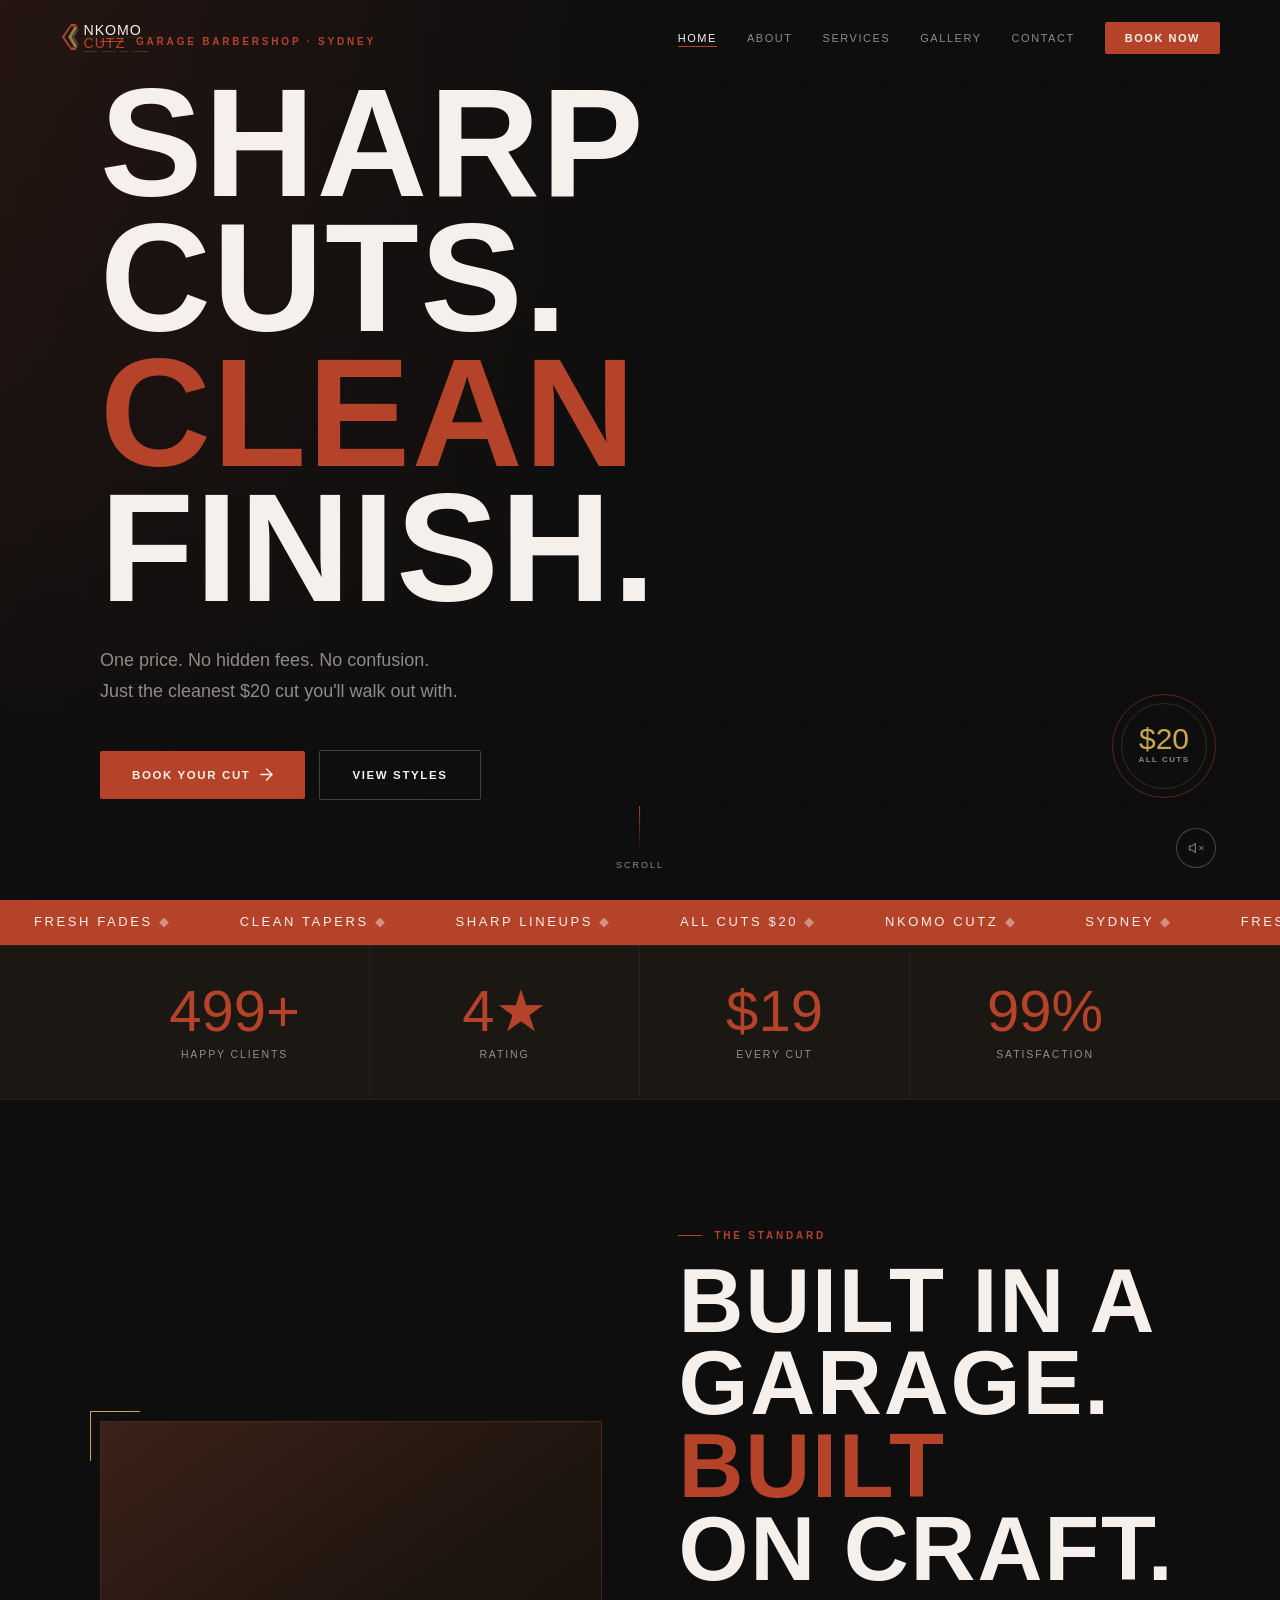
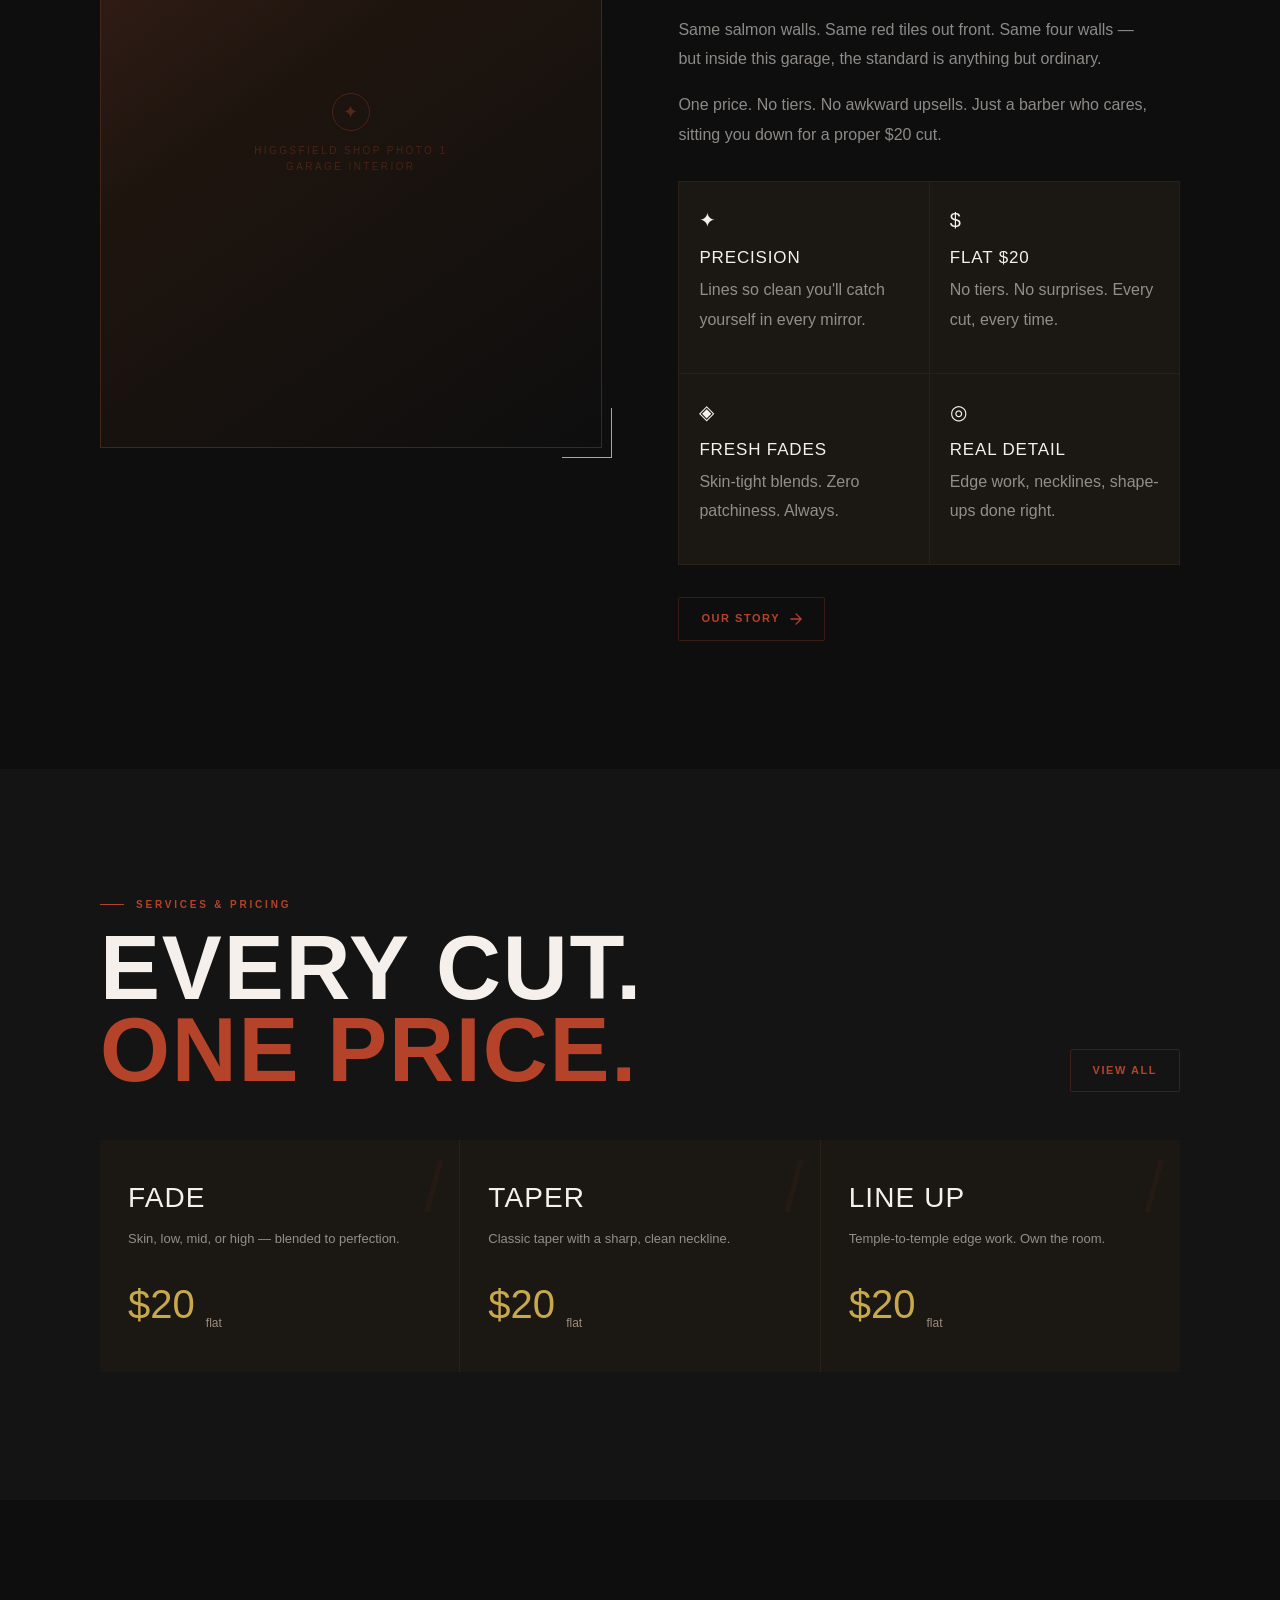
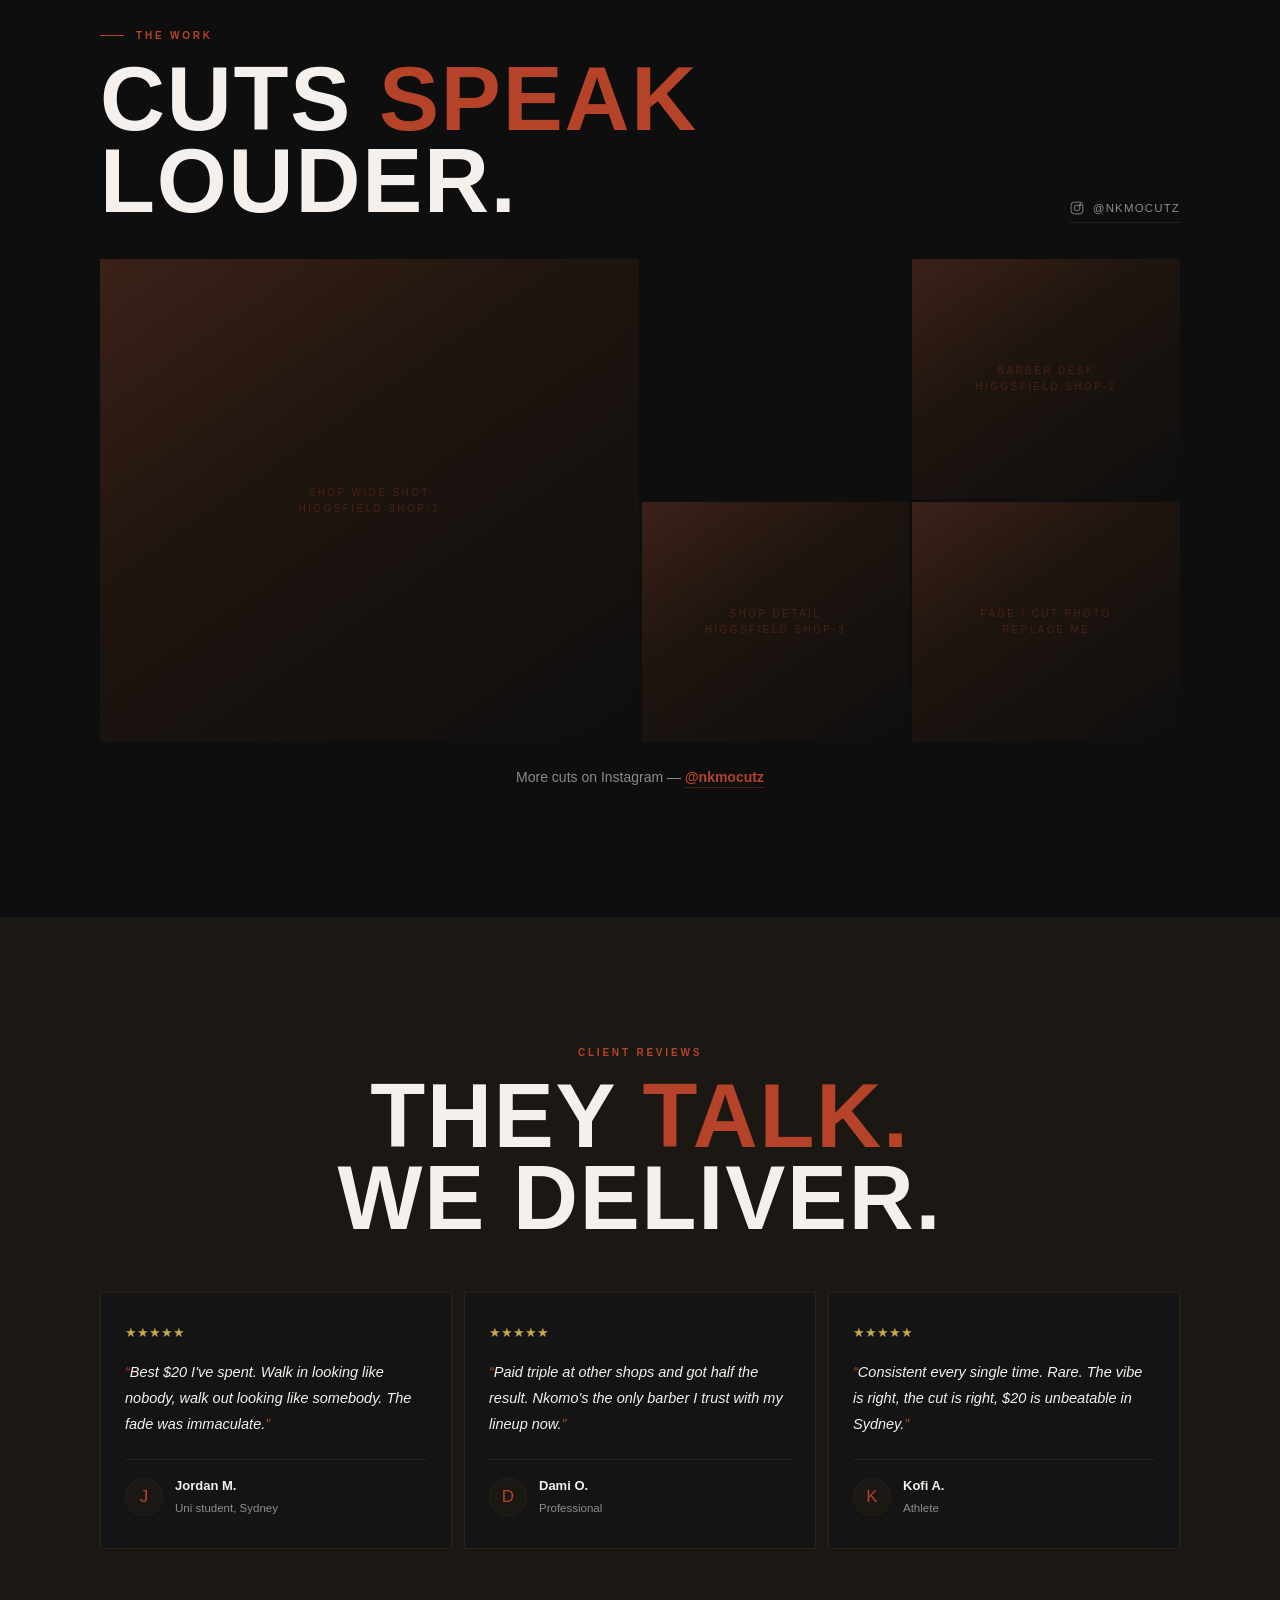
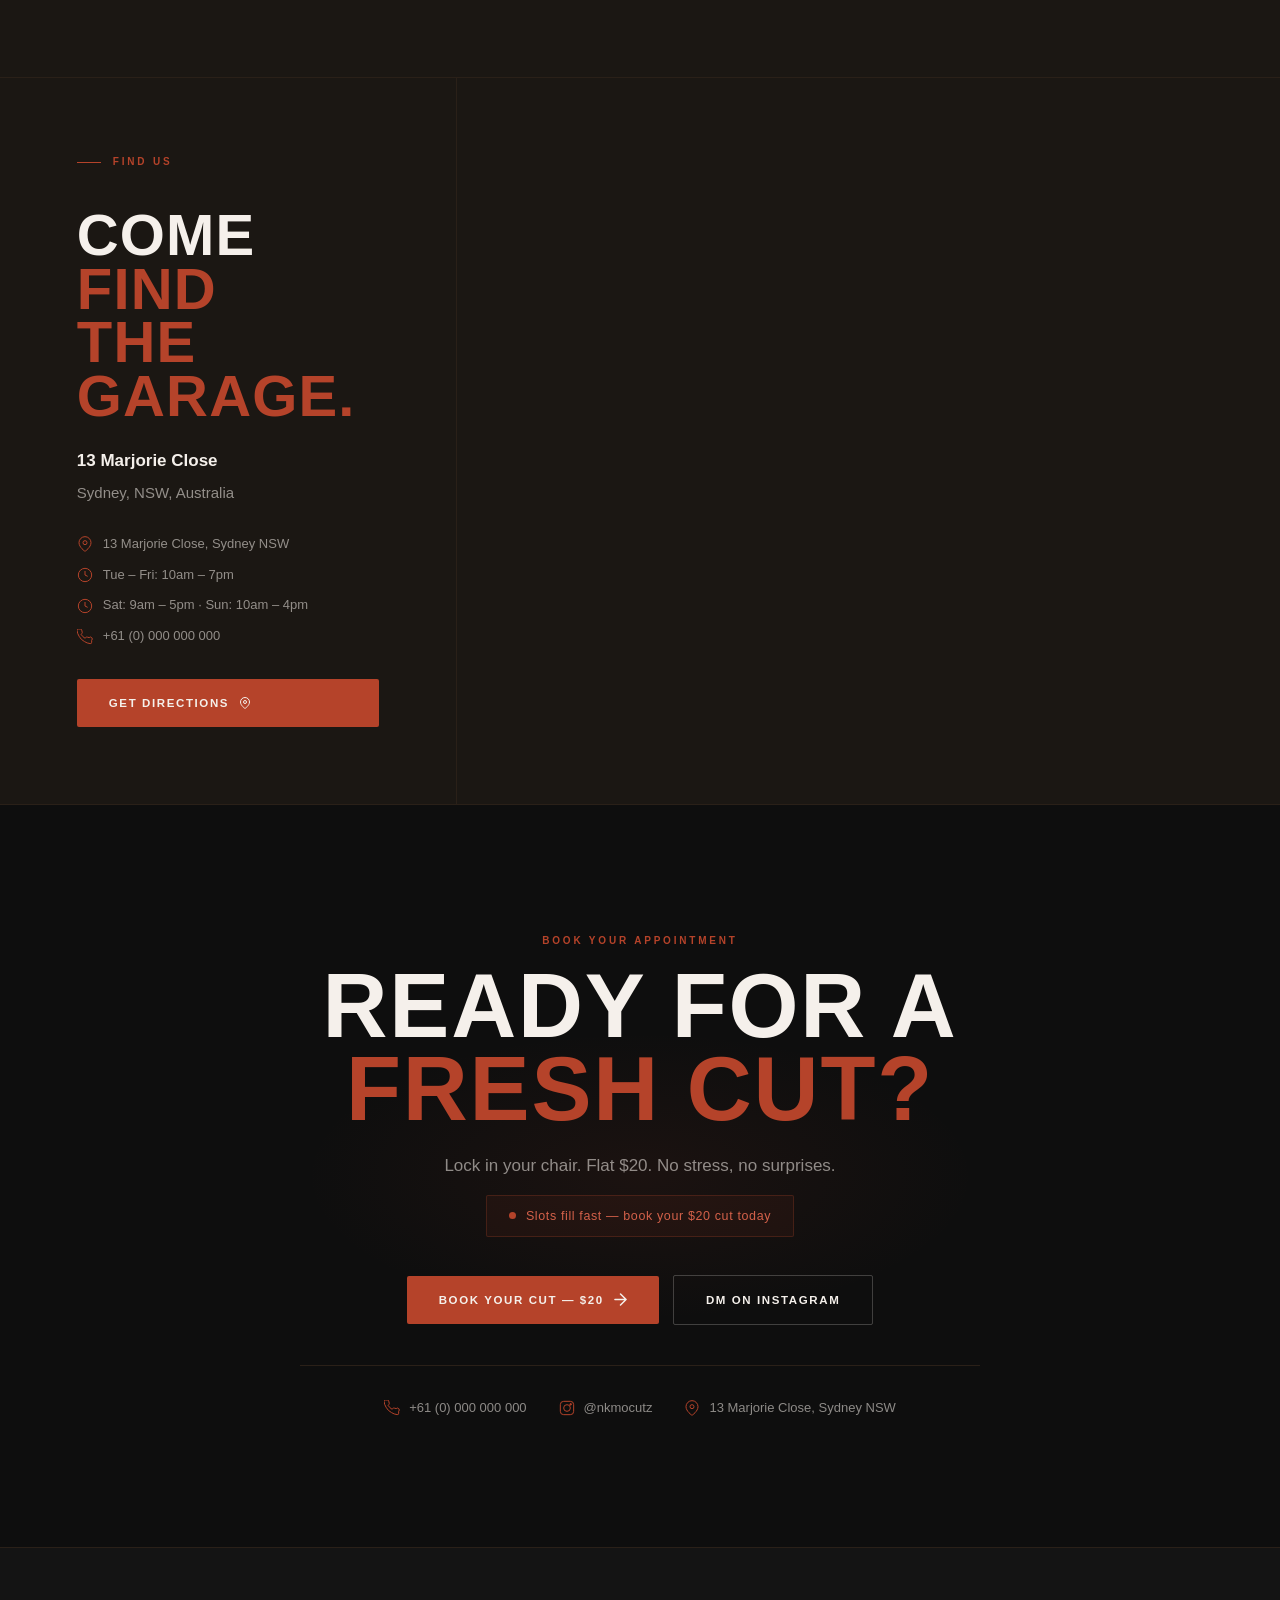
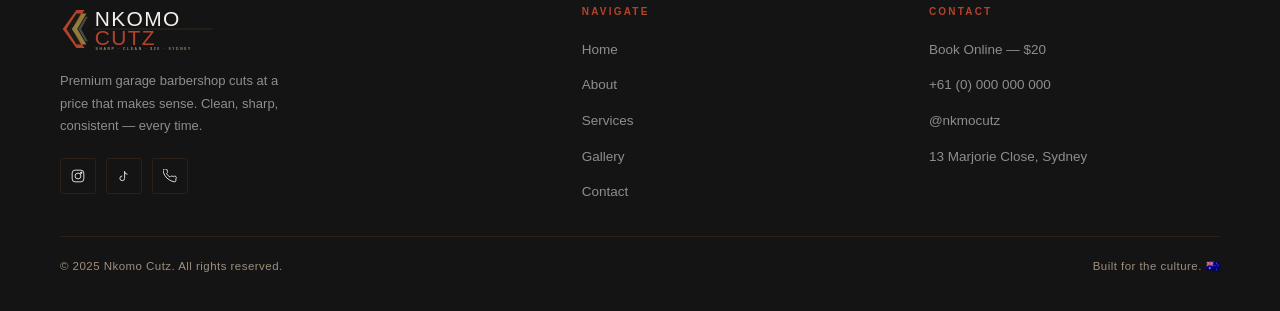
==== commit 39b95154: "Rename index (2).html to index.html" ====
--- a/index.html
+++ b/index.html
@@ -5,8 +5,8 @@
   <meta name="viewport" content="width=device-width, initial-scale=1.0" />
   <title>Nkomo Cutz — Sharp Cuts. Clean Finish. Only $20. Sydney</title>
   <meta name="description" content="Premium garage barbershop in Sydney. Fresh fades, clean tapers, sharp lineups — all cuts $20. Book online today." />
-  <link rel="icon" href="assets/logo.svg" type="image/svg+xml" />
-  <link rel="stylesheet" href="assets/style.css" />
+  <link rel="icon" href="./logo.svg" type="image/svg+xml" />
+  <link rel="stylesheet" href="./style.css" />
   <style>
 
     /* ============================================================
@@ -22,7 +22,7 @@
     }
 
     /* ── Background: the uploaded video plays here ──
-       File: assets/hero-video.mp4
+       File: ./hero-video.mp4
        Replace with a Higgsfield video when generated.
     */
     .hero-video-wrap {
@@ -220,7 +220,7 @@
       align-items: center;
     }
     /* ✦ PHOTO SLOT A — shop interior (Higgsfield shop-1.jpg)
-       Replace .pp with: <img src="assets/shop-1.jpg" alt="..." /> */
+       Replace .pp with: <img src="./shop-1.jpg" alt="..." /> */
     .about-photo {
       aspect-ratio: 4/5;
       position: relative;
@@ -526,15 +526,15 @@
 
   <!-- ══════════ NAV ══════════ -->
   <nav id="navbar">
-    <a href="index.html" class="nav-logo">
-      <img src="assets/logo.svg" alt="Nkomo Cutz" />
+    <a href="./index.html" class="nav-logo">
+      <img src="./logo.svg" alt="Nkomo Cutz" />
     </a>
     <ul class="nav-links">
-      <li><a href="index.html" class="active">Home</a></li>
-      <li><a href="pages/about.html">About</a></li>
-      <li><a href="pages/services.html">Services</a></li>
-      <li><a href="pages/gallery.html">Gallery</a></li>
-      <li><a href="pages/contact.html">Contact</a></li>
+      <li><a href="./index.html" class="active">Home</a></li>
+      <li><a href="./about.html">About</a></li>
+      <li><a href="./services.html">Services</a></li>
+      <li><a href="./gallery.html">Gallery</a></li>
+      <li><a href="./contact.html">Contact</a></li>
       <!-- REPLACE href -->
       <li><a href="https://your-booking-link.com" target="_blank" class="nav-book">Book Now</a></li>
     </ul>
@@ -542,11 +542,11 @@
   </nav>
 
   <div class="mobile-menu" id="mobileMenu">
-    <a href="index.html">Home</a>
-    <a href="pages/about.html">About</a>
-    <a href="pages/services.html">Services</a>
-    <a href="pages/gallery.html">Gallery</a>
-    <a href="pages/contact.html">Contact</a>
+    <a href="./index.html">Home</a>
+    <a href="./about.html">About</a>
+    <a href="./services.html">Services</a>
+    <a href="./gallery.html">Gallery</a>
+    <a href="./contact.html">Contact</a>
     <a href="https://your-booking-link.com" target="_blank" class="m-book">Book — $20</a>
   </div>
 
@@ -556,7 +556,7 @@
     <!--
       ✦ HERO VIDEO — Currently using your uploaded screen recording.
       When your Higgsfield garage barbershop video is ready:
-      1. Save it as assets/hero-video.mp4
+      1. Save it as ./hero-video.mp4
       2. It will automatically replace the current file.
       The video plays fullscreen, muted, looped in the background.
     -->
@@ -568,13 +568,13 @@
         loop
         playsinline
         preload="metadata"
-        poster="assets/house-reference.png"
+        poster="./house-reference.png"
       >
-        <source src="assets/hero-video.mp4" type="video/mp4" />
+        <source src="./hero-video.mp4" type="video/mp4" />
         <!--
           ✦ HIGGSFIELD VIDEO: once generated, place video here.
           For optimal performance also export as WebM:
-          <source src="assets/hero-video.webm" type="video/webm" />
+          <source src="./hero-video.webm" type="video/webm" />
         -->
       </video>
     </div>
@@ -597,7 +597,7 @@
             Book Your Cut
             <svg width="13" height="13" viewBox="0 0 14 14" fill="none"><path d="M1 7h12M7 1l6 6-6 6" stroke="currentColor" stroke-width="1.6" stroke-linecap="round" stroke-linejoin="round"/></svg>
           </a>
-          <a href="pages/gallery.html" class="btn btn-outline">View Styles</a>
+          <a href="./gallery.html" class="btn btn-outline">View Styles</a>
         </div>
       </div>
     </div>
@@ -673,7 +673,7 @@
 
         <!--
           ✦ HIGGSFIELD PHOTO SLOT 1 — Shop interior
-          Replace .pp with: <img src="assets/shop-1.jpg" alt="Nkomo Cutz garage interior" />
+          Replace .pp with: <img src="./shop-1.jpg" alt="Nkomo Cutz garage interior" />
           Prompt: Warm salmon-terracotta garage walls, barber desk, brick floor, tools laid out, no people
         -->
         <div class="about-photo reveal from-left">
@@ -712,7 +712,7 @@
               <p class="pillar-desc">Edge work, necklines, shape-ups done right.</p>
             </div>
           </div>
-          <a href="pages/about.html" class="btn btn-ghost">
+          <a href="./about.html" class="btn btn-ghost">
             Our Story
             <svg width="12" height="12" viewBox="0 0 14 14" fill="none"><path d="M1 7h12M7 1l6 6-6 6" stroke="currentColor" stroke-width="1.5" stroke-linecap="round" stroke-linejoin="round"/></svg>
           </a>
@@ -730,7 +730,7 @@
           <div class="eyebrow">Services & Pricing</div>
           <h2 class="display">EVERY CUT.<br/><span class="brick">ONE PRICE.</span></h2>
         </div>
-        <a href="pages/services.html" class="btn btn-ghost">View All</a>
+        <a href="./services.html" class="btn btn-ghost">View All</a>
       </div>
       <div class="svc-cards">
         <div class="svc-card reveal d1">
@@ -784,11 +784,11 @@
 
         <!--
           ✦ VIDEO TILE — uses uploaded screen recording
-          When Higgsfield video is ready, replace src with assets/barber-video.mp4
+          When Higgsfield video is ready, replace src with ./barber-video.mp4
         -->
         <div class="gal-item video-tile reveal d1">
           <video autoplay muted loop playsinline style="width:100%;height:100%;object-fit:cover;">
-            <source src="assets/hero-video.mp4" type="video/mp4" />
+            <source src="./hero-video.mp4" type="video/mp4" />
           </video>
           <div class="gal-overlay"><div class="gal-mark">▶</div><div class="gal-lbl">Watch</div></div>
         </div>
@@ -965,7 +965,7 @@
   <footer>
     <div class="footer-inner">
       <div>
-        <img src="assets/logo.svg" alt="Nkomo Cutz" class="footer-logo" />
+        <img src="./logo.svg" alt="Nkomo Cutz" class="footer-logo" />
         <p class="footer-tagline">Premium garage barbershop cuts at a price that makes sense. Clean, sharp, consistent — every time.</p>
         <div class="footer-socials">
           <a href="https://instagram.com/your-handle" target="_blank" class="social-icon">
@@ -982,11 +982,11 @@
       <div>
         <div class="footer-col-label">Navigate</div>
         <ul class="footer-col-links">
-          <li><a href="index.html">Home</a></li>
-          <li><a href="pages/about.html">About</a></li>
-          <li><a href="pages/services.html">Services</a></li>
-          <li><a href="pages/gallery.html">Gallery</a></li>
-          <li><a href="pages/contact.html">Contact</a></li>
+          <li><a href="./index.html">Home</a></li>
+          <li><a href="./about.html">About</a></li>
+          <li><a href="./services.html">Services</a></li>
+          <li><a href="./gallery.html">Gallery</a></li>
+          <li><a href="./contact.html">Contact</a></li>
         </ul>
       </div>
       <div>
@@ -1005,7 +1005,7 @@
     </div>
   </footer>
 
-  <script src="assets/main.js"></script>
+  <script src="./main.js"></script>
   <script>
     // ── Video mute toggle ────────────────────────────────────────
     const vid     = document.getElementById('heroVid');
--- a/style.css
+++ b/style.css
@@ -0,0 +1,533 @@
+/* ================================================================
+   NKOMO CUTZ v3 — SHARED STYLESHEET
+   Colour palette derived from house reference:
+   - Terracotta render: #B5432A (brick red)
+   - Warm gold:         #C9A84C
+   - Charcoal black:    #0E0E0E
+   - Surface:           #141414
+   - Warm off-white:    #F5F0EB
+   ================================================================ */
+@import url('https://fonts.googleapis.com/css2?family=Bebas+Neue&family=Inter:wght@300;400;500;600;700&display=swap');
+
+/* ── Tokens ──────────────────────────────────────────────────── */
+:root {
+  --black:        #0E0E0E;
+  --surface:      #141414;
+  --surface-2:    #1B1713;   /* warm dark tint — references terracotta garage wall */
+  --surface-3:    #211A15;
+  --border:       #2A2018;
+  --border-warm:  rgba(181,67,42,0.25);
+  --brick:        #B5432A;   /* terracotta from house */
+  --brick-light:  #D4614A;
+  --brick-dim:    rgba(181,67,42,0.12);
+  --gold:         #C9A84C;
+  --gold-light:   #E2C06B;
+  --gold-dim:     rgba(201,168,76,0.10);
+  --silver:       #9E8E7E;   /* warm silver, references render colour */
+  --white:        #F5F0EB;   /* warm off-white from house render */
+  --white-dim:    rgba(245,240,235,0.55);
+  --white-faint:  rgba(245,240,235,0.07);
+
+  --font-display: 'Bebas Neue', sans-serif;
+  --font-body:    'Inter', sans-serif;
+  --ease-out:     cubic-bezier(0.16, 1, 0.3, 1);
+  --ease-io:      cubic-bezier(0.65, 0, 0.35, 1);
+  --section-pad:  clamp(72px, 11vw, 128px);
+  --container:    1200px;
+  --gutter:       clamp(20px, 5vw, 60px);
+  --radius:       2px;
+}
+
+/* ── Reset ───────────────────────────────────────────────────── */
+*, *::before, *::after { box-sizing: border-box; margin: 0; padding: 0; }
+html { scroll-behavior: smooth; }
+body {
+  background: var(--black);
+  color: var(--white);
+  font-family: var(--font-body);
+  font-size: 16px;
+  line-height: 1.6;
+  overflow-x: hidden;
+  -webkit-font-smoothing: antialiased;
+}
+a  { color: inherit; text-decoration: none; }
+img, video { display: block; max-width: 100%; }
+ul { list-style: none; }
+
+/* ── Container ───────────────────────────────────────────────── */
+.container {
+  width: 100%;
+  max-width: var(--container);
+  margin: 0 auto;
+  padding: 0 var(--gutter);
+}
+
+/* ── Typography ──────────────────────────────────────────────── */
+.eyebrow {
+  font-size: 10px;
+  font-weight: 600;
+  letter-spacing: 0.28em;
+  text-transform: uppercase;
+  color: var(--brick);
+  display: flex;
+  align-items: center;
+  gap: 12px;
+}
+.eyebrow::before {
+  content: '';
+  display: inline-block;
+  width: 24px;
+  height: 1px;
+  background: var(--brick);
+  flex-shrink: 0;
+}
+.eyebrow-center { justify-content: center; }
+.eyebrow-center::before { display: none; }
+
+.display {
+  font-family: var(--font-display);
+  font-size: clamp(42px, 7.5vw, 90px);
+  line-height: 0.92;
+  letter-spacing: 0.02em;
+}
+
+.brick  { color: var(--brick); }
+.gold   { color: var(--gold); }
+.dim    { color: var(--white-dim); }
+
+/* ── Buttons ─────────────────────────────────────────────────── */
+.btn {
+  display: inline-flex;
+  align-items: center;
+  gap: 10px;
+  font-family: var(--font-body);
+  font-size: 11.5px;
+  font-weight: 600;
+  letter-spacing: 0.14em;
+  text-transform: uppercase;
+  padding: 15px 32px;
+  border-radius: var(--radius);
+  cursor: pointer;
+  transition: all 0.3s var(--ease-out);
+  border: none;
+  white-space: nowrap;
+}
+.btn-primary {
+  background: var(--brick);
+  color: var(--white);
+}
+.btn-primary:hover {
+  background: var(--brick-light);
+  transform: translateY(-2px);
+  box-shadow: 0 14px 40px rgba(181,67,42,0.3);
+}
+.btn-gold {
+  background: var(--gold);
+  color: var(--black);
+}
+.btn-gold:hover {
+  background: var(--gold-light);
+  transform: translateY(-2px);
+  box-shadow: 0 12px 36px rgba(201,168,76,0.28);
+}
+.btn-outline {
+  background: transparent;
+  color: var(--white);
+  border: 1px solid rgba(245,240,235,0.22);
+}
+.btn-outline:hover {
+  border-color: var(--white);
+  transform: translateY(-2px);
+}
+.btn-ghost {
+  background: transparent;
+  color: var(--brick);
+  border: 1px solid var(--border-warm);
+  font-size: 11px;
+  padding: 12px 22px;
+}
+.btn-ghost:hover {
+  background: var(--brick-dim);
+  border-color: var(--brick);
+}
+
+/* ── Reveal Animations ───────────────────────────────────────── */
+.reveal {
+  opacity: 0;
+  transform: translateY(30px);
+  transition: opacity 0.72s var(--ease-out), transform 0.72s var(--ease-out);
+}
+.reveal.visible { opacity: 1; transform: translateY(0); }
+.from-left  { transform: translateX(-28px); }
+.from-right { transform: translateX(28px); }
+.from-left.visible, .from-right.visible { transform: translateX(0); opacity: 1; }
+.d1 { transition-delay: 0.08s; }
+.d2 { transition-delay: 0.16s; }
+.d3 { transition-delay: 0.24s; }
+.d4 { transition-delay: 0.32s; }
+.d5 { transition-delay: 0.42s; }
+@media (prefers-reduced-motion: reduce) {
+  .reveal { opacity: 1; transform: none; transition: none; }
+}
+
+/* ── Navbar ──────────────────────────────────────────────────── */
+#navbar {
+  position: fixed;
+  top: 0; left: 0; right: 0;
+  z-index: 300;
+  display: flex;
+  align-items: center;
+  justify-content: space-between;
+  padding: 20px var(--gutter);
+  transition: background 0.4s, backdrop-filter 0.4s, padding 0.3s, border-color 0.4s;
+  border-bottom: 1px solid transparent;
+}
+#navbar.scrolled {
+  background: rgba(14,14,14,0.94);
+  backdrop-filter: blur(22px);
+  -webkit-backdrop-filter: blur(22px);
+  padding: 13px var(--gutter);
+  border-color: var(--border);
+}
+.nav-logo img { height: 34px; width: auto; }
+.nav-links {
+  display: flex;
+  align-items: center;
+  gap: 30px;
+}
+.nav-links a {
+  font-size: 11px;
+  font-weight: 500;
+  letter-spacing: 0.14em;
+  text-transform: uppercase;
+  color: var(--white-dim);
+  transition: color 0.2s;
+  position: relative;
+}
+.nav-links a::after {
+  content: '';
+  position: absolute;
+  bottom: -3px; left: 0; right: 0;
+  height: 1px;
+  background: var(--brick);
+  transform: scaleX(0);
+  transform-origin: left;
+  transition: transform 0.25s var(--ease-out);
+}
+.nav-links a:hover,
+.nav-links a.active { color: var(--white); }
+.nav-links a:hover::after,
+.nav-links a.active::after { transform: scaleX(1); }
+
+.nav-book {
+  background: var(--brick) !important;
+  color: var(--white) !important;
+  padding: 10px 20px;
+  font-weight: 700 !important;
+  border-radius: var(--radius);
+  transition: background 0.2s, transform 0.2s !important;
+  font-size: 11px !important;
+}
+.nav-book:hover {
+  background: var(--brick-light) !important;
+  transform: translateY(-1px) !important;
+  color: var(--white) !important;
+}
+.nav-book::after { display: none !important; }
+
+/* Hamburger */
+.nav-toggle {
+  display: none;
+  flex-direction: column;
+  gap: 5px;
+  cursor: pointer;
+  padding: 4px;
+  z-index: 301;
+}
+.nav-toggle span {
+  display: block; width: 24px; height: 1.5px;
+  background: var(--white);
+  transition: all 0.3s var(--ease-out);
+  transform-origin: center;
+}
+.nav-toggle.open span:nth-child(1) { transform: translateY(6.5px) rotate(45deg); }
+.nav-toggle.open span:nth-child(2) { opacity: 0; transform: scaleX(0); }
+.nav-toggle.open span:nth-child(3) { transform: translateY(-6.5px) rotate(-45deg); }
+
+/* Mobile menu */
+.mobile-menu {
+  position: fixed;
+  inset: 0;
+  z-index: 299;
+  background: var(--black);
+  display: flex;
+  flex-direction: column;
+  align-items: center;
+  justify-content: center;
+  gap: 32px;
+  transform: translateX(100%);
+  transition: transform 0.5s var(--ease-out);
+}
+.mobile-menu.open { transform: translateX(0); }
+.mobile-menu a {
+  font-family: var(--font-display);
+  font-size: 46px;
+  letter-spacing: 0.05em;
+  color: var(--white);
+  transition: color 0.2s;
+}
+.mobile-menu a:hover { color: var(--brick); }
+.mobile-menu .m-book {
+  font-family: var(--font-body);
+  font-size: 12px; font-weight: 700;
+  letter-spacing: 0.16em; text-transform: uppercase;
+  background: var(--brick); color: var(--white);
+  padding: 16px 48px; border-radius: var(--radius);
+  margin-top: 8px;
+}
+.mobile-menu .m-book:hover { background: var(--brick-light); color: var(--white); }
+
+@media (max-width: 820px) {
+  .nav-links { display: none; }
+  .nav-toggle { display: flex; }
+}
+
+/* ── Ticker ──────────────────────────────────────────────────── */
+.ticker-wrap {
+  background: var(--brick);
+  padding: 12px 0;
+  overflow: hidden;
+}
+.ticker-track {
+  display: flex;
+  width: max-content;
+  animation: ticker 24s linear infinite;
+}
+.ticker-item {
+  font-family: var(--font-display);
+  font-size: 13px;
+  letter-spacing: 0.2em;
+  color: var(--white);
+  white-space: nowrap;
+  padding: 0 34px;
+}
+.ticker-dot { color: rgba(245,240,235,0.45); }
+@keyframes ticker { from { transform: translateX(0); } to { transform: translateX(-50%); } }
+
+/* ── Photo slots ─────────────────────────────────────────────── */
+.photo-slot {
+  position: relative;
+  overflow: hidden;
+  background: var(--surface-3);
+}
+.photo-slot img {
+  width: 100%; height: 100%;
+  object-fit: cover; display: block;
+  transition: transform 0.65s var(--ease-out);
+}
+.photo-slot:hover img { transform: scale(1.04); }
+
+/* Placeholder — styled to preview the warm garage palette */
+.pp {
+  position: absolute; inset: 0;
+  display: flex; flex-direction: column;
+  align-items: center; justify-content: center;
+  gap: 12px;
+  /* Warm salmon-terracotta gradient simulating the garage interior colour */
+  background: linear-gradient(145deg,
+    rgba(181,67,42,0.18) 0%,
+    rgba(30,20,14,0.9) 40%,
+    rgba(14,14,14,1) 100%
+  );
+}
+.pp-icon {
+  width: 38px; height: 38px;
+  border: 1px solid rgba(181,67,42,0.3);
+  border-radius: 50%;
+  display: flex; align-items: center; justify-content: center;
+  color: rgba(181,67,42,0.4);
+  font-size: 18px;
+}
+.pp-label {
+  font-family: var(--font-display);
+  font-size: 10px;
+  letter-spacing: 0.24em;
+  color: rgba(181,67,42,0.3);
+  text-transform: uppercase;
+  text-align: center;
+  padding: 0 16px;
+}
+
+/* ── Video embed ─────────────────────────────────────────────── */
+.video-slot {
+  position: relative;
+  overflow: hidden;
+  background: var(--black);
+}
+.video-slot video {
+  width: 100%;
+  height: 100%;
+  object-fit: cover;
+  display: block;
+}
+
+/* ── Page header (inner pages) ───────────────────────────────── */
+.page-header {
+  padding: calc(var(--section-pad) + 80px) 0 var(--section-pad);
+  text-align: center;
+  position: relative;
+  overflow: hidden;
+}
+.page-header::before {
+  content: '';
+  position: absolute; inset: 0;
+  background:
+    radial-gradient(ellipse 60% 50% at 50% 100%, rgba(181,67,42,0.1) 0%, transparent 70%),
+    linear-gradient(180deg, var(--surface) 0%, var(--black) 100%);
+  pointer-events: none;
+}
+.page-header-inner {
+  position: relative;
+  z-index: 2;
+}
+.page-header .display { margin-top: 14px; }
+.page-header p {
+  margin-top: 18px;
+  font-size: 17px;
+  font-weight: 300;
+  color: var(--white-dim);
+  max-width: 540px;
+  margin-left: auto;
+  margin-right: auto;
+  line-height: 1.75;
+}
+
+/* ── Map section ─────────────────────────────────────────────── */
+.map-section {
+  background: var(--surface-2);
+  border-top: 1px solid var(--border);
+  border-bottom: 1px solid var(--border);
+}
+.map-grid {
+  display: grid;
+  grid-template-columns: 1fr 1.8fr;
+}
+.map-info {
+  padding: clamp(36px, 6vw, 80px);
+  display: flex;
+  flex-direction: column;
+  justify-content: center;
+  gap: 24px;
+  border-right: 1px solid var(--border);
+}
+.map-info .display { margin-top: 14px; font-size: clamp(34px, 5vw, 58px); }
+.map-address {
+  font-size: 15px;
+  font-weight: 300;
+  color: var(--white-dim);
+  line-height: 1.75;
+}
+.map-address strong {
+  display: block;
+  color: var(--white);
+  font-weight: 600;
+  font-size: 17px;
+  margin-bottom: 4px;
+}
+.map-details {
+  display: flex;
+  flex-direction: column;
+  gap: 10px;
+  margin-top: 4px;
+}
+.map-detail-row {
+  display: flex;
+  align-items: center;
+  gap: 10px;
+  font-size: 13px;
+  color: var(--white-dim);
+}
+.map-detail-row svg { color: var(--brick); flex-shrink: 0; }
+.map-embed {
+  width: 100%;
+  min-height: 400px;
+  border: none;
+  display: block;
+  filter: grayscale(80%) contrast(1.1) brightness(0.85);
+  transition: filter 0.3s;
+}
+.map-embed:hover { filter: grayscale(40%) contrast(1.05) brightness(0.9); }
+@media (max-width: 820px) {
+  .map-grid { grid-template-columns: 1fr; }
+  .map-info { border-right: none; border-bottom: 1px solid var(--border); }
+  .map-embed { min-height: 320px; }
+}
+
+/* ── Footer ──────────────────────────────────────────────────── */
+footer {
+  background: var(--surface);
+  border-top: 1px solid var(--border);
+  padding: 56px var(--gutter) 36px;
+}
+.footer-inner {
+  max-width: var(--container);
+  margin: 0 auto;
+  display: grid;
+  grid-template-columns: 1.6fr 1fr 1fr;
+  gap: 56px;
+}
+.footer-logo { height: 50px; width: auto; margin-bottom: 16px; }
+.footer-tagline {
+  font-size: 13px;
+  color: var(--white-dim);
+  line-height: 1.75;
+  max-width: 240px;
+}
+.footer-socials {
+  display: flex;
+  gap: 10px;
+  margin-top: 20px;
+}
+.social-icon {
+  width: 36px; height: 36px;
+  border: 1px solid var(--border);
+  border-radius: var(--radius);
+  display: flex; align-items: center; justify-content: center;
+  transition: border-color 0.2s, background 0.2s, transform 0.2s;
+}
+.social-icon:hover {
+  border-color: var(--brick);
+  background: var(--brick-dim);
+  transform: translateY(-2px);
+}
+.footer-col-label {
+  font-size: 10px; font-weight: 600;
+  letter-spacing: 0.22em; text-transform: uppercase;
+  color: var(--brick);
+  margin-bottom: 16px;
+}
+.footer-col-links { display: flex; flex-direction: column; gap: 10px; }
+.footer-col-links a {
+  font-size: 13.5px;
+  color: var(--white-dim);
+  transition: color 0.2s;
+}
+.footer-col-links a:hover { color: var(--white); }
+.footer-bottom {
+  max-width: var(--container);
+  margin: 32px auto 0;
+  padding-top: 20px;
+  border-top: 1px solid var(--border);
+  display: flex;
+  align-items: center;
+  justify-content: space-between;
+  gap: 16px;
+  flex-wrap: wrap;
+}
+.footer-copy, .footer-made { font-size: 11.5px; color: var(--silver); letter-spacing: 0.04em; }
+@media (max-width: 820px) { .footer-inner { grid-template-columns: 1fr 1fr; } }
+@media (max-width: 480px) { .footer-inner { grid-template-columns: 1fr; gap: 32px; } }
+
+/* ── Shared Nav/Footer partial ─────────────────────────────────
+   Used on all inner pages — these SVG icon snippets are reused   */
+.icon-svg { display: inline-block; vertical-align: middle; }
